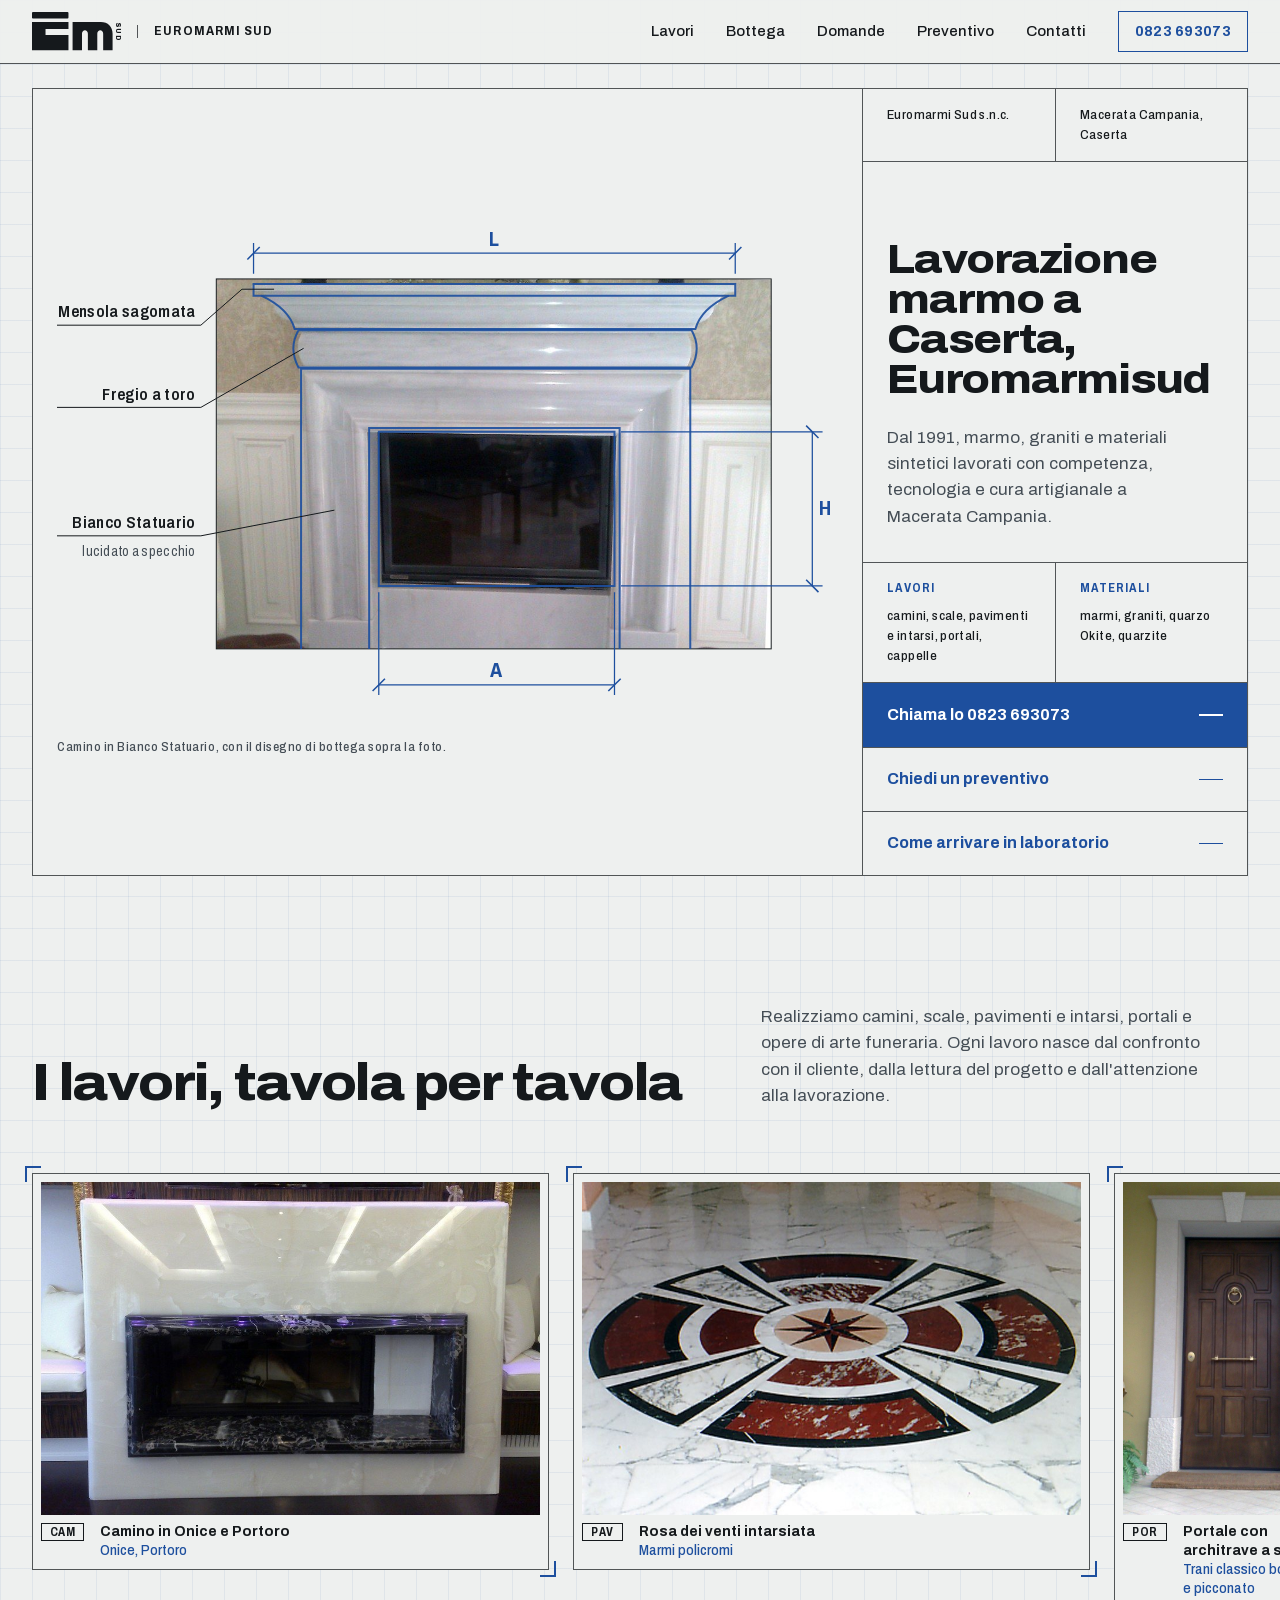
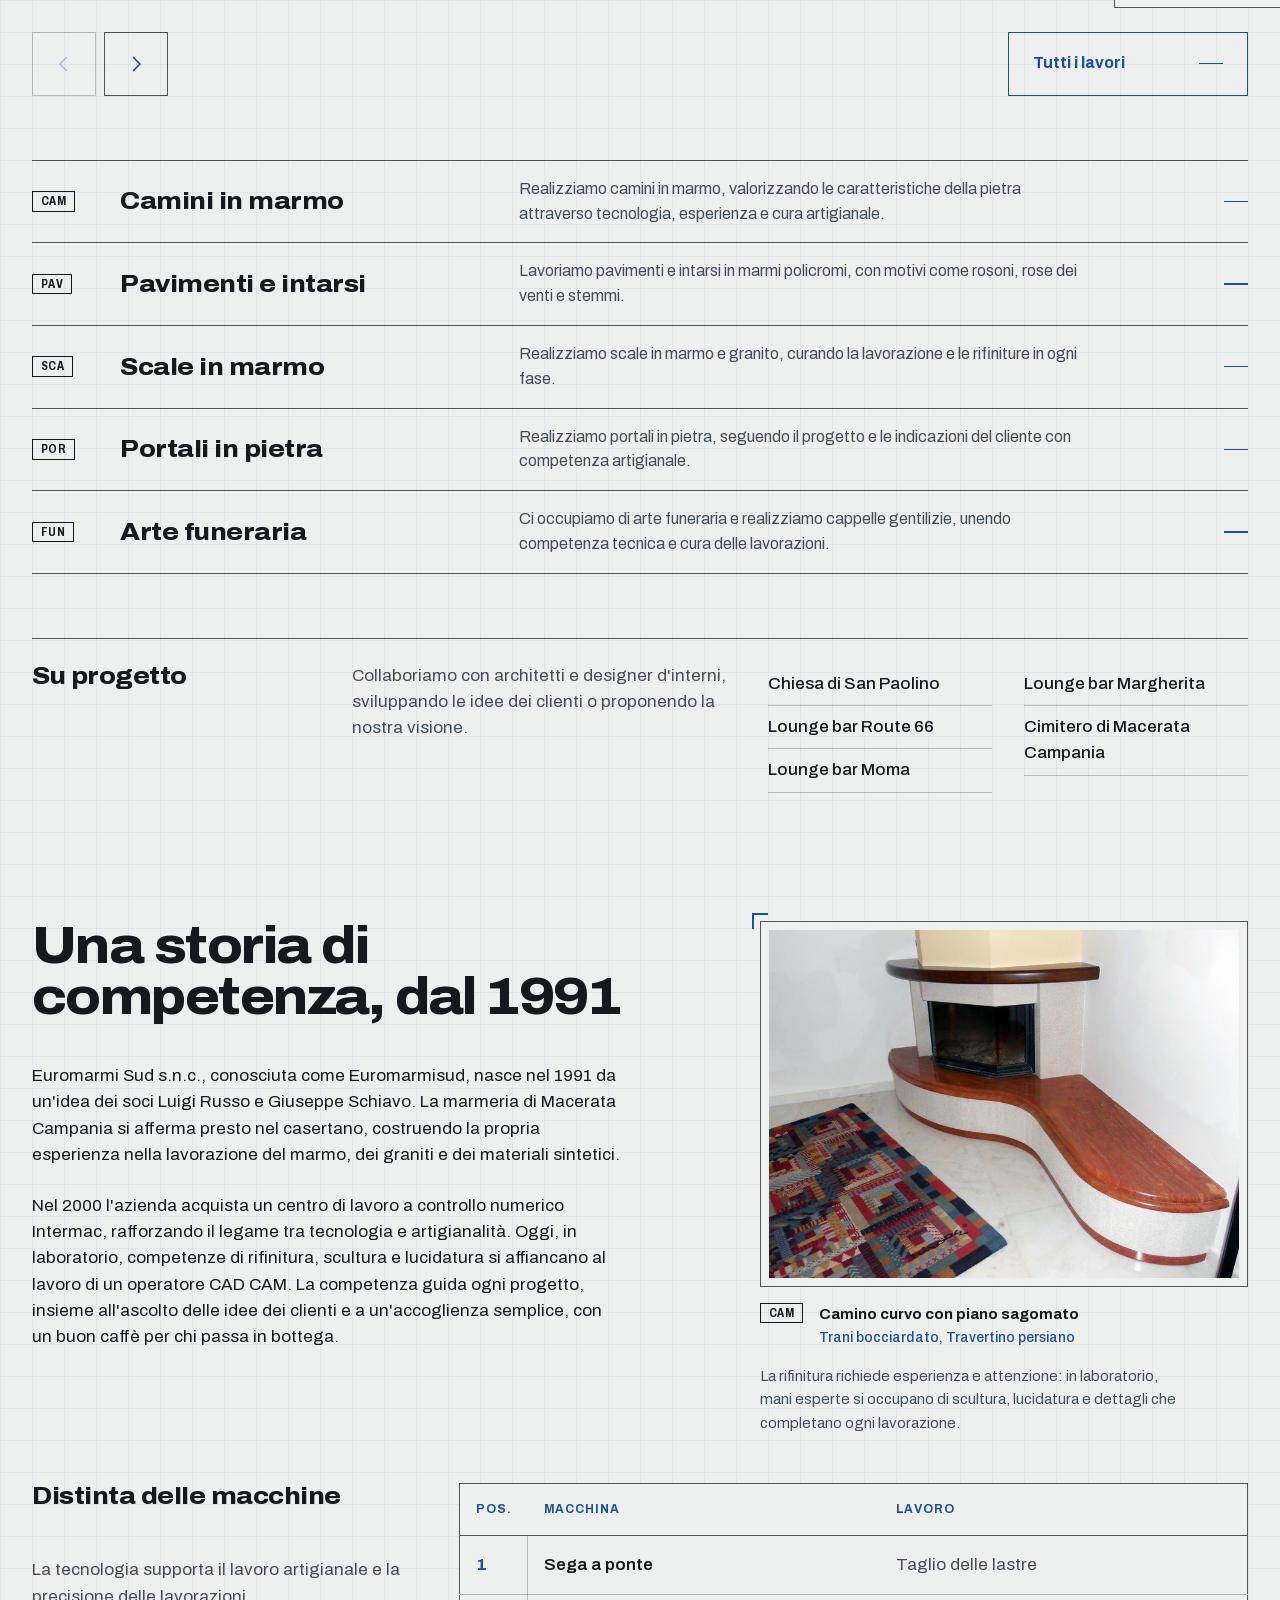
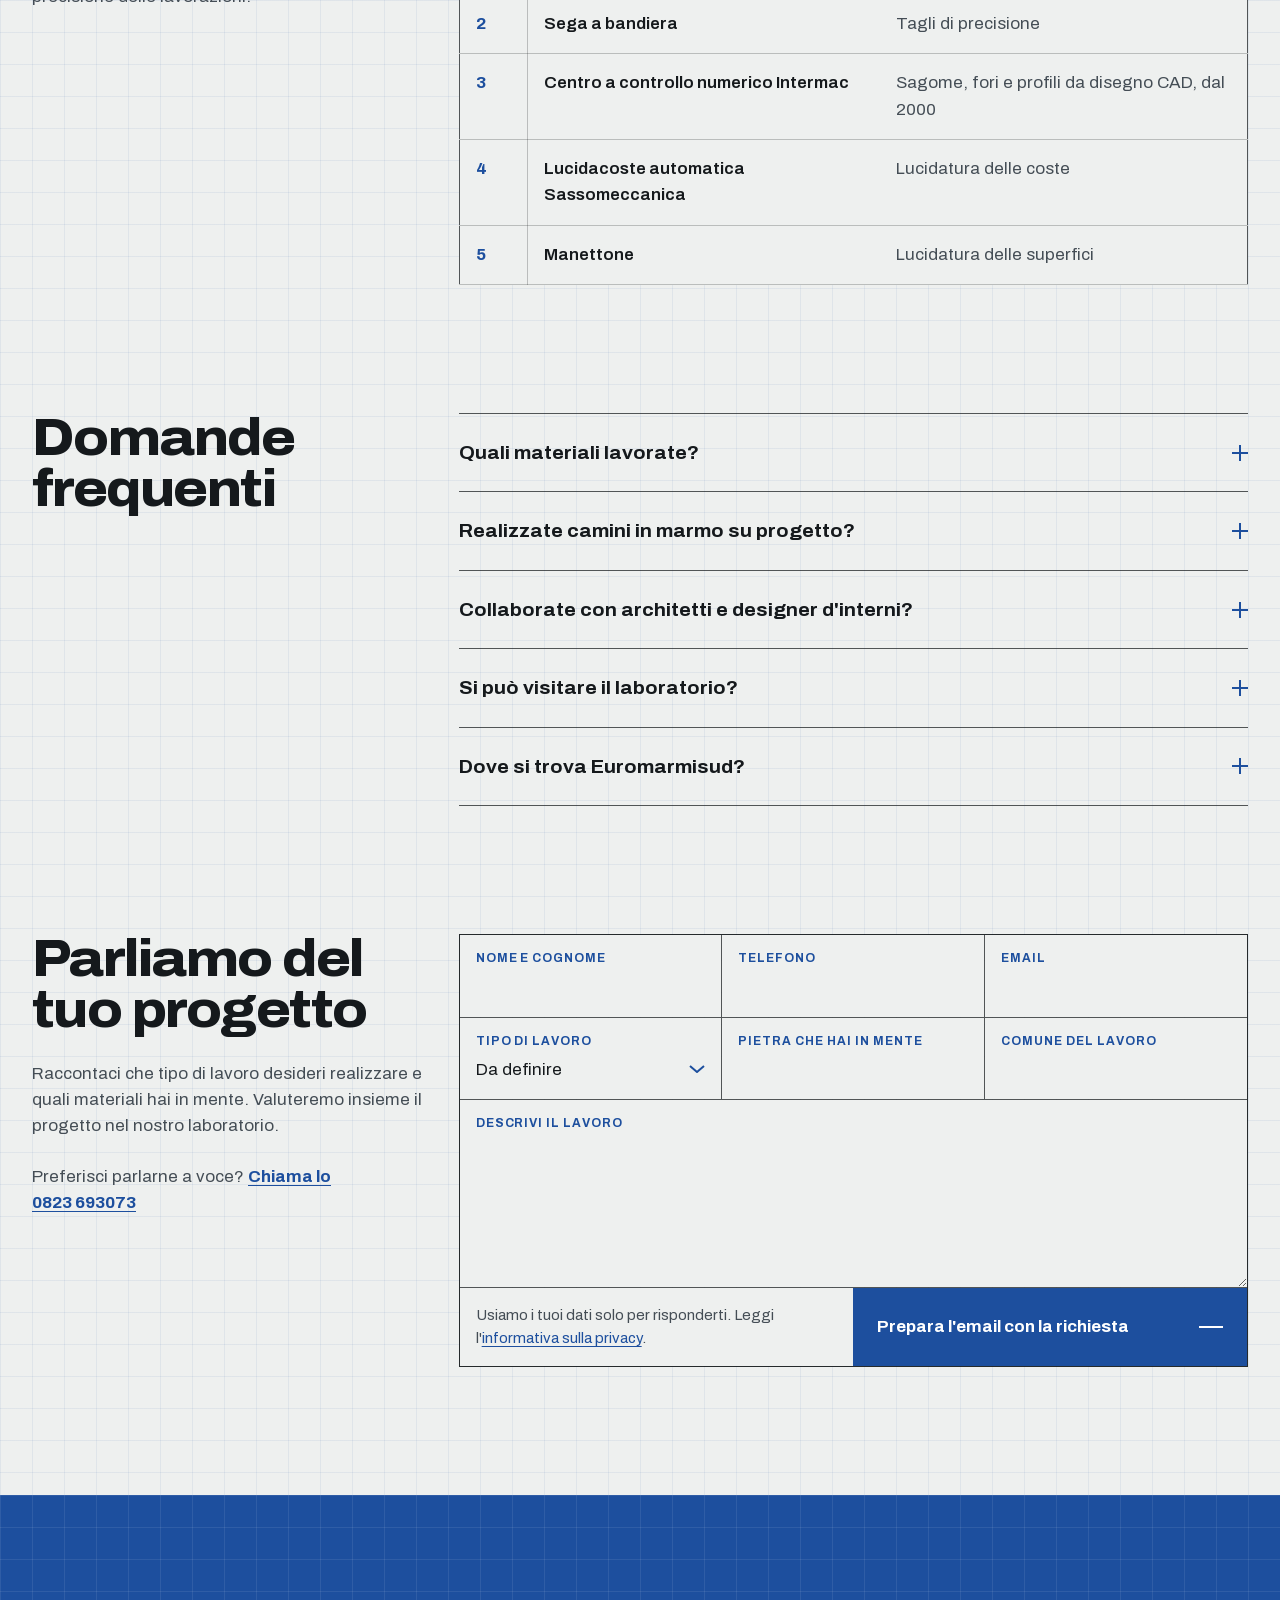
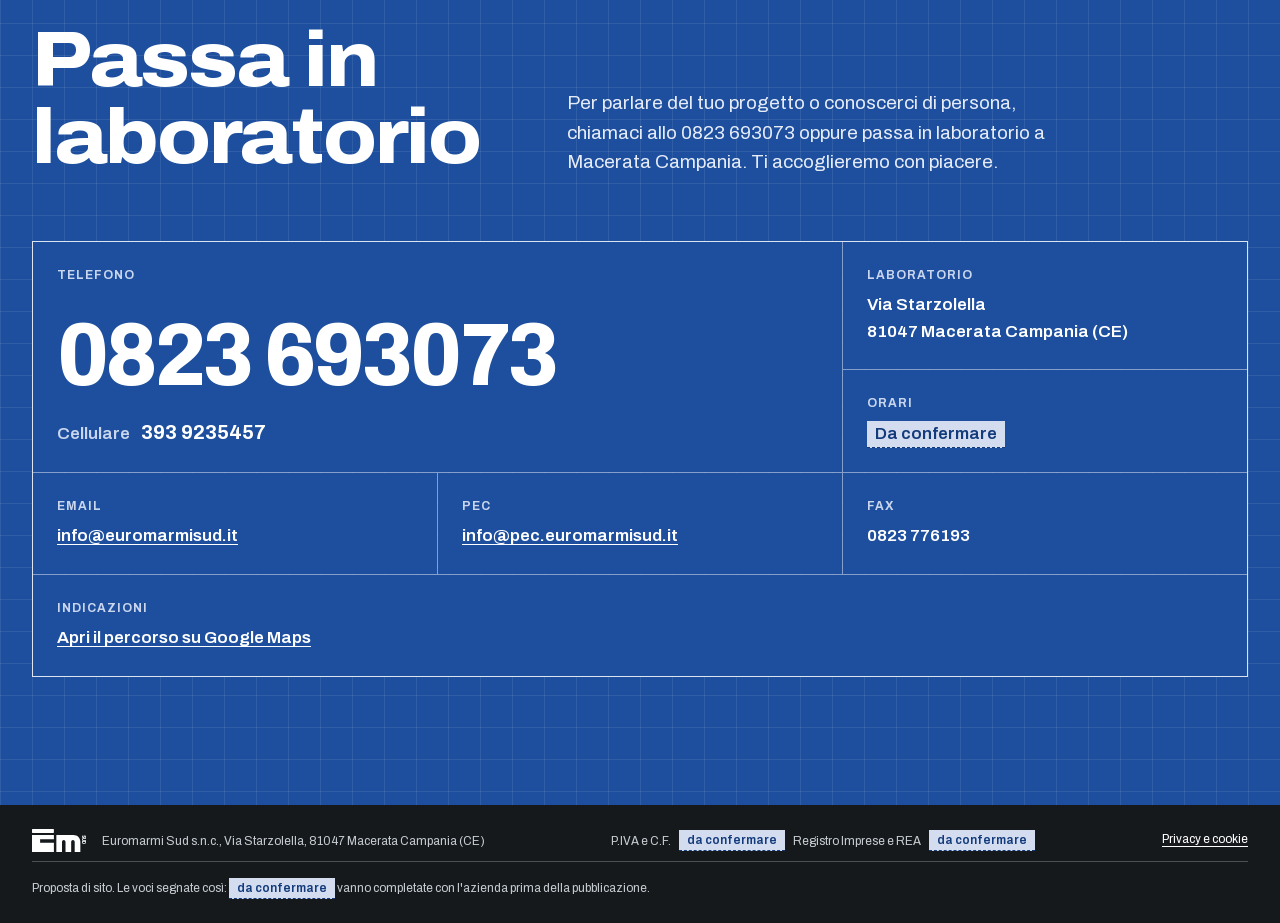
==== index.html @ 34d08ddf "Lavori: fila da scorrere in home e pagina Tutti i lavori" ====
<!doctype html>
<html lang="it">
<head>
<meta name="robots" content="noindex, nofollow, noarchive">
<meta charset="utf-8">
<meta name="viewport" content="width=device-width, initial-scale=1">
<title>Lavorazione marmo Caserta | Euromarmisud</title>
<meta name="description" content="Euromarmisud, marmeria a Macerata Campania dal 1991. Lavorazione di marmi, graniti e materiali sintetici per camini, scale, pavimenti e arte funeraria.">
<link rel="canonical" href="https://www.euromarmisud.it/">
<meta name="geo.region" content="IT-CE">
<meta name="geo.placename" content="Macerata Campania">
<meta name="geo.position" content="41.0634;14.2772">
<meta name="ICBM" content="41.0634, 14.2772">
<meta property="og:type" content="website">
<meta property="og:locale" content="it_IT">
<meta property="og:site_name" content="Euromarmisud">
<meta property="og:title" content="Lavorazione marmo Caserta | Euromarmisud">
<meta property="og:description" content="Marmeria a Macerata Campania dal 1991: camini, scale, pavimenti e intarsi, portali e cappelle in marmo, granito e quarzo.">
<meta property="og:url" content="https://www.euromarmisud.it/">
<meta property="og:image" content="https://www.euromarmisud.it/img/camino-bianco-statuario.jpg">
<meta property="og:image:width" content="864">
<meta property="og:image:height" content="576">
<meta name="theme-color" content="#eef0ef">
<link rel="icon" href="favicon.svg" type="image/svg+xml">
<link rel="preload" href="font/archivo-normal.woff2" as="font" type="font/woff2" crossorigin>
<link rel="stylesheet" href="stile.css">
<script>if (!window.matchMedia('(prefers-reduced-motion: reduce)').matches) document.documentElement.classList.add('anima');</script>
<script type="application/ld+json">
{
  "@context": "https://schema.org",
  "@graph": [
    {
      "@type": "HomeAndConstructionBusiness",
      "@id": "https://www.euromarmisud.it/#azienda",
      "name": "Euromarmisud",
      "legalName": "Euromarmi Sud s.n.c.",
      "description": "Marmeria a Macerata Campania (Caserta) dal 1991: lavorazione di marmi, graniti e materiali sintetici per camini, scale, pavimenti e intarsi, portali e arte funeraria.",
      "url": "https://www.euromarmisud.it/",
      "image": "https://www.euromarmisud.it/img/camino-bianco-statuario.jpg",
      "telephone": "+39 0823 693073",
      "logo": "https://www.euromarmisud.it/img/logo-euromarmisud.svg",
      "faxNumber": "+39 0823 776193",
      "email": "info@euromarmisud.it",
      "foundingDate": "1991",
      "founder": [
        {"@type": "Person", "name": "Luigi Russo"},
        {"@type": "Person", "name": "Giuseppe Schiavo"}
      ],
      "address": {
        "@type": "PostalAddress",
        "streetAddress": "Via Starzolella",
        "postalCode": "81047",
        "addressLocality": "Macerata Campania",
        "addressRegion": "CE",
        "addressCountry": "IT"
      },
      "geo": {"@type": "GeoCoordinates", "latitude": 41.0634, "longitude": 14.2772},
      "areaServed": [{"@type": "AdministrativeArea", "name": "Provincia di Caserta"}, {"@type": "AdministrativeArea", "name": "Campania"}],
      "knowsAbout": ["marmo", "granito", "quarzo Okite", "quarzite", "intarsi in marmi policromi", "camini in marmo", "scale in marmo", "arte funeraria"],
      "hasOfferCatalog": {
        "@type": "OfferCatalog",
        "name": "Lavorazioni",
        "itemListElement": [
          {"@type": "Offer", "itemOffered": {"@type": "Service", "name": "Camini in marmo su misura", "url": "https://www.euromarmisud.it/camini-in-marmo.html"}},
          {"@type": "Offer", "itemOffered": {"@type": "Service", "name": "Pavimenti e intarsi in marmi policromi", "url": "https://www.euromarmisud.it/pavimenti-e-intarsi.html"}},
          {"@type": "Offer", "itemOffered": {"@type": "Service", "name": "Scale in marmo e granito", "url": "https://www.euromarmisud.it/scale-in-marmo.html"}},
          {"@type": "Offer", "itemOffered": {"@type": "Service", "name": "Portali in pietra", "url": "https://www.euromarmisud.it/portali-in-pietra.html"}},
          {"@type": "Offer", "itemOffered": {"@type": "Service", "name": "Cappelle gentilizie e arte funeraria", "url": "https://www.euromarmisud.it/arte-funeraria.html"}}
        ]
      }
    },
    {
      "@type": "FAQPage",
      "mainEntity": [
        {"@type": "Question", "name": "Quali materiali lavorate?", "acceptedAnswer": {"@type": "Answer", "text": "Lavoriamo marmi, graniti e materiali sintetici, tra cui il quarzo Okite e la quarzite."}},
        {"@type": "Question", "name": "Realizzate camini in marmo su progetto?", "acceptedAnswer": {"@type": "Answer", "text": "Sì, lavoriamo su progetto e sviluppiamo le idee dei clienti, mettendo a disposizione la nostra esperienza e, quando serve, la nostra visione."}},
        {"@type": "Question", "name": "Collaborate con architetti e designer d'interni?", "acceptedAnswer": {"@type": "Answer", "text": "Sì, collaboriamo con architetti e designer d'interni per sviluppare e realizzare i loro progetti."}},
        {"@type": "Question", "name": "Si può visitare il laboratorio?", "acceptedAnswer": {"@type": "Answer", "text": "Sì, puoi passare in laboratorio a Macerata Campania. Ti accoglieremo volentieri, anche per un buon caffè."}},
        {"@type": "Question", "name": "Dove si trova Euromarmisud?", "acceptedAnswer": {"@type": "Answer", "text": "Siamo in Via Starzolella, 81047 Macerata Campania, in provincia di Caserta. Puoi contattarci al numero 0823 693073 o scrivere a info@euromarmisud.it."}}
      ]
    }
  ]
}
</script>
</head>
<body>
<a class="salta" href="#inizio">Vai al contenuto</a>

<header class="testata">
  <a class="marchio" href="index.html" aria-label="Euromarmisud, torna all'inizio"><svg class="logo" xmlns="http://www.w3.org/2000/svg" viewBox="0 0 304 136" aria-hidden="true" focusable="false">
  <g fill="currentColor" fill-rule="evenodd">
    <rect x="0" y="0" width="124" height="22" rx="3"/>
    <path d="M0 34 H124 V58 H46 V78 H124 V130 H0 Z"/>
    <path d="M138 130 V34 H234 C258 34 274 50 274 74 V130 Z M170 130 V74 C170 66 175 62 180 62 C185 62 190 66 190 74 V130 Z M222 130 V74 C222 66 227 62 232 62 C237 62 242 66 242 74 V130 Z"/>
    <text x="284" y="34" transform="rotate(90 284 34)" font-family="Archivo, Arial, sans-serif" font-weight="800" font-size="26" letter-spacing="1">SUD</text>
  </g>
</svg><span>Euromarmi Sud</span></a>
  <a class="testata-tel" href="tel:+390823693073">0823 693073</a>
  <button class="menu-bottone" type="button" aria-expanded="false" aria-controls="menu"><span>Menu</span></button>
  <nav id="menu" aria-label="Sezioni">
    <ul>
      <li><a href="index.html#lavori">Lavori</a></li>
      <li><a href="index.html#bottega">Bottega</a></li>
      <li><a href="index.html#domande">Domande</a></li>
      <li><a href="index.html#preventivo">Preventivo</a></li>
      <li><a href="index.html#contatti">Contatti</a></li>
    </ul>
  </nav>
</header>

<main id="inizio">

  <section class="apertura" aria-labelledby="titolo">
    <figure class="tavola-grande">
      <svg class="disegno" viewBox="-248 -112 1216 800" role="img" aria-labelledby="disegno-titolo">
        <title id="disegno-titolo">Camino in Bianco Statuario lavorato da Euromarmisud a Macerata Campania, con il disegno di bottega e le quote sovrapposti alla foto</title>
        <defs>
          <marker id="freccia" viewBox="0 0 10 10" refX="5" refY="5" markerUnits="userSpaceOnUse" markerWidth="24" markerHeight="24" orient="auto-start-reverse">
            <path d="M1 9 L9 1" class="tick"/>
          </marker>
        </defs>
        <image href="img/camino-bianco-statuario.jpg" x="0" y="0" width="864" height="576" preserveAspectRatio="xMidYMid slice"/>
        <rect class="cornice-foto" x="0" y="0" width="864" height="576"/>

        <g class="traccia">
          <path pathLength="1" d="M58 8 H808 V26 H58 Z"/>
          <path pathLength="1" d="M70 26 C100 40 116 56 122 78 H746 C752 56 768 40 798 26"/>
          <path pathLength="1" d="M128 80 H740 Q756 108 740 138 H128 Q112 108 128 80 Z"/>
          <path pathLength="1" d="M132 576 V140 H738 V576"/>
          <path pathLength="1" d="M238 576 V232 H628 V576"/>
          <path pathLength="1" d="M253 238 H620 V478 H253 Z"/>
        </g>

        <g class="quote">
          <path pathLength="1" d="M58 -8 V-56 M808 -8 V-56"/>
          <path pathLength="1" d="M58 -40 H808" marker-start="url(#freccia)" marker-end="url(#freccia)"/>
          <text x="433" y="-52" text-anchor="middle">L</text>

          <path pathLength="1" d="M253 488 V648 M620 488 V648"/>
          <path pathLength="1" d="M253 632 H620" marker-start="url(#freccia)" marker-end="url(#freccia)"/>
          <text x="436" y="620" text-anchor="middle">A</text>

          <path pathLength="1" d="M630 238 H944 M630 478 H944"/>
          <path pathLength="1" d="M928 238 V478" marker-start="url(#freccia)" marker-end="url(#freccia)"/>
          <text x="948" y="368" text-anchor="middle">H</text>
        </g>

        <g class="richiami">
          <path pathLength="1" d="M90 16 L40 16 L-24 72 H-248"/>
          <text x="-32" y="60" text-anchor="end">Mensola sagomata</text>
          <path pathLength="1" d="M136 108 L-24 200 H-248"/>
          <text x="-32" y="188" text-anchor="end">Fregio a toro</text>
          <path pathLength="1" d="M184 360 L-24 400 H-248"/>
          <text x="-32" y="388" text-anchor="end">Bianco Statuario</text>
          <text x="-32" y="432" text-anchor="end" class="piccolo">lucidato a specchio</text>
        </g>
        <g class="numeri">
          <circle cx="90" cy="16" r="22"/><text x="90" y="26" text-anchor="middle">1</text>
          <circle cx="136" cy="108" r="22"/><text x="136" y="118" text-anchor="middle">2</text>
          <circle cx="184" cy="360" r="22"/><text x="184" y="370" text-anchor="middle">3</text>
        </g>
      </svg>
      <ol class="richiami-lista"><li>Mensola sagomata</li><li>Fregio a toro</li><li>Bianco Statuario lucidato a specchio</li></ol>
      <figcaption>Camino in Bianco Statuario, con il disegno di bottega sopra la foto.</figcaption>
    </figure>

    <div class="cartiglio">
      <div class="cartiglio-riga duo">
        <span>Euromarmi Sud s.n.c.</span>
        <span>Macerata Campania, Caserta</span>
      </div>
      <div class="cartiglio-titolo">
        <h1 id="titolo">Lavorazione marmo a Caserta, Euromarmisud</h1>
        <p>Dal 1991, marmo, graniti e materiali sintetici lavorati con competenza, tecnologia e cura artigianale a Macerata Campania.</p>
      </div>
      <div class="cartiglio-riga duo cartiglio-dati">
        <span><b>Lavori</b>camini, scale, pavimenti e intarsi, portali, cappelle</span>
        <span><b>Materiali</b>marmi, graniti, quarzo Okite, quarzite</span>
      </div>
      <div class="cartiglio-azioni">
        <a class="bottone pieno" href="tel:+390823693073">Chiama lo 0823 693073</a>
        <a class="bottone" href="#preventivo">Chiedi un preventivo</a>
        <a class="bottone" href="https://www.google.com/maps/search/?api=1&amp;query=Euromarmi%20Sud%20Via%20Starzolella%20Macerata%20Campania" rel="noopener">Come arrivare in laboratorio</a>
      </div>
    </div>
  </section>

  <section class="lavori" id="lavori" aria-labelledby="lavori-titolo">
    <div class="lavori-testa">
      <h2 id="lavori-titolo">I lavori, tavola per tavola</h2>
      <p>Realizziamo camini, scale, pavimenti e intarsi, portali e opere di arte funeraria. Ogni lavoro nasce dal confronto con il cliente, dalla lettura del progetto e dall'attenzione alla lavorazione.</p>
    </div>

    <div class="nastro">
      <ol class="nastro-lista" aria-label="Alcuni lavori, scorri per vederne altri" tabindex="0">
      <li class="tav" data-pietre="onice portoro">
        <a href="camini-in-marmo.html">
          <figure>
            <img src="img/camino-onice-portoro.jpg" alt="Camino in Onice e Portoro in Onice, Portoro, lavoro di Euromarmisud in provincia di Caserta" width="864" height="576" loading="lazy">
            <figcaption><span class="tav-n">CAM</span><span class="tav-t">Camino in Onice e Portoro</span><span class="tav-m">Onice, Portoro</span></figcaption>
          </figure>
        </a>
      </li>
      <li class="tav" data-pietre="intarsio policromo">
        <a href="pavimenti-e-intarsi.html">
          <figure>
            <img src="img/intarsio-rosa-dei-venti.jpg" alt="Rosa dei venti intarsiata in Marmi policromi, lavoro di Euromarmisud in provincia di Caserta" width="850" height="567" loading="lazy">
            <figcaption><span class="tav-n">PAV</span><span class="tav-t">Rosa dei venti intarsiata</span><span class="tav-m">Marmi policromi</span></figcaption>
          </figure>
        </a>
      </li>
      <li class="tav alta" data-pietre="trani">
        <a href="portali-in-pietra.html">
          <figure>
            <img src="img/portale-trani.jpg" alt="Portale con architrave a sbalzo in Trani classico bocciardato e picconato, lavoro di Euromarmisud in provincia di Caserta" width="576" height="864" loading="lazy">
            <figcaption><span class="tav-n">POR</span><span class="tav-t">Portale con architrave a sbalzo</span><span class="tav-m">Trani classico bocciardato e picconato</span></figcaption>
          </figure>
        </a>
      </li>
      <li class="tav" data-pietre="calacatta">
        <a href="scale-in-marmo.html">
          <figure>
            <img src="img/scala-calacatta.jpg" alt="Scala con bordatura a cornice in Calacatta macchia oro, lavoro di Euromarmisud in provincia di Caserta" width="864" height="576" loading="lazy">
            <figcaption><span class="tav-n">SCA</span><span class="tav-t">Scala con bordatura a cornice</span><span class="tav-m">Calacatta macchia oro</span></figcaption>
          </figure>
        </a>
      </li>
      <li class="tav" data-pietre="travertino">
        <a href="camini-in-marmo.html">
          <figure>
            <img src="img/camino-travertino-romano.jpg" alt="Camino a massello in Travertino romano, lavoro di Euromarmisud in provincia di Caserta" width="864" height="576" loading="lazy">
            <figcaption><span class="tav-n">CAM</span><span class="tav-t">Camino a massello</span><span class="tav-m">Travertino romano</span></figcaption>
          </figure>
        </a>
      </li>
      <li class="tav alta" data-pietre="travertino">
        <a href="arte-funeraria.html">
          <figure>
            <img src="img/cappella-travertino-romano.jpg" alt="Cappella gentilizia in Travertino romano, lavoro di Euromarmisud in provincia di Caserta" width="576" height="864" loading="lazy">
            <figcaption><span class="tav-n">FUN</span><span class="tav-t">Cappella gentilizia</span><span class="tav-m">Travertino romano</span></figcaption>
          </figure>
        </a>
      </li>
      <li class="tav" data-pietre="bianco sivec giallo reale verde guatemala rosso verona">
        <a href="pavimenti-e-intarsi.html">
          <figure>
            <img src="img/intarsio-rosone.jpg" alt="Rosone intarsiato in Bianco Sivec, Giallo reale, Verde Guatemala, Rosso Verona, lavoro di Euromarmisud in provincia di Caserta" width="850" height="567" loading="lazy">
            <figcaption><span class="tav-n">PAV</span><span class="tav-t">Rosone intarsiato</span><span class="tav-m">Bianco Sivec, Giallo reale, Verde Guatemala, Rosso Verona</span></figcaption>
          </figure>
        </a>
      </li>
      <li class="tav" data-pietre="daino reale">
        <a href="pavimenti-e-intarsi.html">
          <figure>
            <img src="img/pavimento-daino-reale.jpg" alt="Pavimento a macchia aperta in Daino reale, lavoro di Euromarmisud in provincia di Caserta" width="850" height="567" loading="lazy">
            <figcaption><span class="tav-n">PAV</span><span class="tav-t">Pavimento a macchia aperta</span><span class="tav-m">Daino reale</span></figcaption>
          </figure>
        </a>
      </li>
      <li class="tav" data-pietre="bianco statuario">
        <a href="camini-in-marmo.html">
          <figure>
            <img src="img/camino-bianco-statuario-dettaglio.jpg" alt="Camino, dettaglio della cornice in Bianco Statuario, lavoro di Euromarmisud in provincia di Caserta" width="864" height="576" loading="lazy">
            <figcaption><span class="tav-n">CAM</span><span class="tav-t">Camino, dettaglio della cornice</span><span class="tav-m">Bianco Statuario</span></figcaption>
          </figure>
        </a>
      </li>
      <li class="nastro-fine">
        <a href="lavori.html"><span class="nastro-fine-titolo">Tutti i lavori</span><span class="nastro-fine-testo">Camini, scale, pavimenti, portali e cappelle, con i filtri per pietra.</span><span class="nastro-fine-freccia" aria-hidden="true"></span></a>
      </li>
      </ol>
      <div class="nastro-comandi">
        <button type="button" class="nastro-freccia" data-verso="-1" aria-label="Lavori precedenti"><svg viewBox="0 0 24 24" aria-hidden="true"><path d="M15 5l-7 7 7 7"/></svg></button>
        <button type="button" class="nastro-freccia" data-verso="1" aria-label="Lavori successivi"><svg viewBox="0 0 24 24" aria-hidden="true"><path d="M9 5l7 7-7 7"/></svg></button>
        <a class="bottone nastro-tutti" href="lavori.html">Tutti i lavori</a>
      </div>
    </div>

    <ul class="indice-tavole">
      <li><a href="camini-in-marmo.html"><span class="tav-n">CAM</span><span class="indice-nome">Camini in marmo</span><span class="indice-frase">Realizziamo camini in marmo, valorizzando le caratteristiche della pietra attraverso tecnologia, esperienza e cura artigianale.</span></a></li>
      <li><a href="pavimenti-e-intarsi.html"><span class="tav-n">PAV</span><span class="indice-nome">Pavimenti e intarsi</span><span class="indice-frase">Lavoriamo pavimenti e intarsi in marmi policromi, con motivi come rosoni, rose dei venti e stemmi.</span></a></li>
      <li><a href="scale-in-marmo.html"><span class="tav-n">SCA</span><span class="indice-nome">Scale in marmo</span><span class="indice-frase">Realizziamo scale in marmo e granito, curando la lavorazione e le rifiniture in ogni fase.</span></a></li>
      <li><a href="portali-in-pietra.html"><span class="tav-n">POR</span><span class="indice-nome">Portali in pietra</span><span class="indice-frase">Realizziamo portali in pietra, seguendo il progetto e le indicazioni del cliente con competenza artigianale.</span></a></li>
      <li><a href="arte-funeraria.html"><span class="tav-n">FUN</span><span class="indice-nome">Arte funeraria</span><span class="indice-frase">Ci occupiamo di arte funeraria e realizziamo cappelle gentilizie, unendo competenza tecnica e cura delle lavorazioni.</span></a></li>
    </ul>

    <div class="progetti">
      <h3>Su progetto</h3>
      <p>Collaboriamo con architetti e designer d'interni, sviluppando le idee dei clienti o proponendo la nostra visione.</p>
      <ul>
        <li>Chiesa di San Paolino</li>
        <li>Lounge bar Route 66</li>
        <li>Lounge bar Moma</li>
        <li>Lounge bar Margherita</li>
        <li>Cimitero di Macerata Campania</li>
      </ul>
    </div>
  </section>

  <section class="bottega" id="bottega" aria-labelledby="bottega-titolo">
    <div class="bottega-storia">
      <h2 id="bottega-titolo">Una storia di competenza, dal 1991</h2>
      <p>Euromarmi Sud s.n.c., conosciuta come Euromarmisud, nasce nel 1991 da un'idea dei soci Luigi Russo e Giuseppe Schiavo. La marmeria di Macerata Campania si afferma presto nel casertano, costruendo la propria esperienza nella lavorazione del marmo, dei graniti e dei materiali sintetici.</p>
      <p>Nel 2000 l'azienda acquista un centro di lavoro a controllo numerico Intermac, rafforzando il legame tra tecnologia e artigianalità. Oggi, in laboratorio, competenze di rifinitura, scultura e lucidatura si affiancano al lavoro di un operatore CAD CAM. La competenza guida ogni progetto, insieme all'ascolto delle idee dei clienti e a un'accoglienza semplice, con un buon caffè per chi passa in bottega.</p>
    </div>

    <figure class="bottega-mano">
      <img src="img/camino-trani-travertino-persiano.jpg" alt="Camino curvo in Trani bocciardato con piano in Travertino persiano, rifinito a mano da Euromarmisud" width="864" height="576" loading="lazy">
      <figcaption><span class="tav-n">CAM</span><span class="tav-t">Camino curvo con piano sagomato</span><span class="tav-m">Trani bocciardato, Travertino persiano</span><span class="mano">La rifinitura richiede esperienza e attenzione: in laboratorio, mani esperte si occupano di scultura, lucidatura e dettagli che completano ogni lavorazione.</span></figcaption>
    </figure>

    <div class="distinta">
      <h3>Distinta delle macchine</h3>
      <p>La tecnologia supporta il lavoro artigianale e la precisione delle lavorazioni.</p>
      <table>
        <thead><tr><th scope="col">Pos.</th><th scope="col">Macchina</th><th scope="col">Lavoro</th></tr></thead>
        <tbody>
          <tr><td>1</td><td>Sega a ponte</td><td>Taglio delle lastre</td></tr>
          <tr><td>2</td><td>Sega a bandiera</td><td>Tagli di precisione</td></tr>
          <tr><td>3</td><td>Centro a controllo numerico Intermac</td><td>Sagome, fori e profili da disegno CAD, dal 2000</td></tr>
          <tr><td>4</td><td>Lucidacoste automatica Sassomeccanica</td><td>Lucidatura delle coste</td></tr>
          <tr><td>5</td><td>Manettone</td><td>Lucidatura delle superfici</td></tr>
        </tbody>
      </table>
    </div>
  </section>

  <section class="domande" id="domande" aria-labelledby="domande-titolo">
    <h2 id="domande-titolo">Domande frequenti</h2>
    <div class="note">
      <details>
        <summary>Quali materiali lavorate?</summary>
        <p>Lavoriamo marmi, graniti e materiali sintetici, tra cui il quarzo Okite e la quarzite.</p>
      </details>
      <details>
        <summary>Realizzate camini in marmo su progetto?</summary>
        <p>Sì, lavoriamo su progetto e sviluppiamo le idee dei clienti, mettendo a disposizione la nostra esperienza e, quando serve, la nostra visione.</p>
      </details>
      <details>
        <summary>Collaborate con architetti e designer d'interni?</summary>
        <p>Sì, collaboriamo con architetti e designer d'interni per sviluppare e realizzare i loro progetti.</p>
      </details>
      <details>
        <summary>Si può visitare il laboratorio?</summary>
        <p>Sì, puoi passare in laboratorio a Macerata Campania. Ti accoglieremo volentieri, anche per un buon caffè.</p>
      </details>
      <details>
        <summary>Dove si trova Euromarmisud?</summary>
        <p>Siamo in Via Starzolella, 81047 Macerata Campania, in provincia di Caserta. Puoi contattarci al numero 0823 693073 o scrivere a info@euromarmisud.it.</p>
      </details>
    </div>
  </section>

  <section class="preventivo" id="preventivo" aria-labelledby="preventivo-titolo">
    <div class="preventivo-testa">
      <h2 id="preventivo-titolo">Parliamo del tuo progetto</h2>
      <p>Raccontaci che tipo di lavoro desideri realizzare e quali materiali hai in mente. Valuteremo insieme il progetto nel nostro laboratorio.</p>
      <p class="preventivo-alt">Preferisci parlarne a voce? <a href="tel:+390823693073">Chiama lo 0823 693073</a></p>
    </div>
    <form class="modulo" id="modulo" novalidate>
      <div class="campo"><label for="m-nome">Nome e cognome</label><input id="m-nome" name="nome" type="text" autocomplete="name" required><p class="errore" id="e-nome" hidden>Scrivi il tuo nome, così sappiamo chi cercare.</p></div>
      <div class="campo"><label for="m-tel">Telefono</label><input id="m-tel" name="telefono" type="tel" autocomplete="tel" inputmode="tel"><p class="errore" id="e-tel" hidden>Lascia un telefono o una email per poterti rispondere.</p></div>
      <div class="campo"><label for="m-email">Email</label><input id="m-email" name="email" type="email" autocomplete="email" inputmode="email"><p class="errore" id="e-email" hidden>Questa email non sembra completa. Controlla la chiocciola e il dominio.</p></div>
      <div class="campo"><label for="m-lavoro">Tipo di lavoro</label>
        <select id="m-lavoro" name="lavoro"><option value="">Da definire</option><option value="camini">Camino</option><option value="pavimenti">Pavimento o intarsio</option><option value="scale">Scala</option><option value="portali">Portale</option><option value="funeraria">Arte funeraria</option><option value="altro">Altro lavoro</option></select></div>
      <div class="campo"><label for="m-pietra">Pietra che hai in mente</label><input id="m-pietra" name="pietra" type="text"></div>
      <div class="campo"><label for="m-comune">Comune del lavoro</label><input id="m-comune" name="comune" type="text" autocomplete="address-level2"></div>
      <div class="campo largo"><label for="m-testo">Descrivi il lavoro</label><textarea id="m-testo" name="testo" rows="5" required></textarea><p class="errore" id="e-testo" hidden>Scrivi due righe sul lavoro: cosa vorresti realizzare e, se le hai, le misure.</p></div>
      <div class="modulo-fine">
        <p>Usiamo i tuoi dati solo per risponderti. Leggi l'<a href="privacy-e-cookie.html">informativa sulla privacy</a>.</p>
        <button class="bottone pieno" type="submit">Prepara l'email con la richiesta</button>
      </div>
      <p class="modulo-esito" role="status" hidden>Si è aperta la tua posta con la richiesta già scritta: controllala e premi invio. Se non si apre nulla, scrivici a <a href="mailto:info@euromarmisud.it">info@euromarmisud.it</a> o chiama lo 0823 693073.</p>
    </form>
  </section>

  <section class="contatti" id="contatti" aria-labelledby="contatti-titolo">
    <h2 id="contatti-titolo">Passa in laboratorio</h2>
    <p class="contatti-invito">Per parlare del tuo progetto o conoscerci di persona, chiamaci allo 0823 693073 oppure passa in laboratorio a Macerata Campania. Ti accoglieremo con piacere.</p>
    <dl class="cartiglio-blu">
      <div class="cella telefono"><dt>Telefono</dt><dd><a href="tel:+390823693073">0823 693073</a><span class="cellulare">Cellulare <a href="tel:+393939235457">393 9235457</a></span></dd></div>
      <div class="cella"><dt>Laboratorio</dt><dd><address>Via Starzolella<br>81047 Macerata Campania (CE)</address></dd></div>
      <div class="cella"><dt>Orari</dt><dd><span class="da-confermare">Da confermare</span></dd></div>
      <div class="cella"><dt>Email</dt><dd><a href="mailto:info@euromarmisud.it">info@euromarmisud.it</a></dd></div>
      <div class="cella"><dt>PEC</dt><dd><a href="mailto:info@pec.euromarmisud.it">info@pec.euromarmisud.it</a></dd></div>
      <div class="cella"><dt>Fax</dt><dd>0823 776193</dd></div>
      <div class="cella strada larga"><dt>Indicazioni</dt><dd><a href="https://www.google.com/maps/search/?api=1&amp;query=Euromarmi%20Sud%20Via%20Starzolella%20Macerata%20Campania" rel="noopener">Apri il percorso su Google Maps</a></dd></div>
    </dl>
  </section>
</main>

<footer class="piede">
  <span class="piede-marchio"><svg class="logo" xmlns="http://www.w3.org/2000/svg" viewBox="0 0 304 136" aria-hidden="true" focusable="false">
  <g fill="currentColor" fill-rule="evenodd">
    <rect x="0" y="0" width="124" height="22" rx="3"/>
    <path d="M0 34 H124 V58 H46 V78 H124 V130 H0 Z"/>
    <path d="M138 130 V34 H234 C258 34 274 50 274 74 V130 Z M170 130 V74 C170 66 175 62 180 62 C185 62 190 66 190 74 V130 Z M222 130 V74 C222 66 227 62 232 62 C237 62 242 66 242 74 V130 Z"/>
    <text x="284" y="34" transform="rotate(90 284 34)" font-family="Archivo, Arial, sans-serif" font-weight="800" font-size="26" letter-spacing="1">SUD</text>
  </g>
</svg>Euromarmi Sud s.n.c., Via Starzolella, 81047 Macerata Campania (CE)</span>
  <span class="piede-legale">P.IVA e C.F. <span class="da-confermare">da confermare</span> Registro Imprese e REA <span class="da-confermare">da confermare</span></span>
  <a href="privacy-e-cookie.html">Privacy e cookie</a>
  <p class="piede-nota">Proposta di sito. Le voci segnate così: <span class="da-confermare">da confermare</span> vanno completate con l'azienda prima della pubblicazione.</p>
</footer>

<script src="tavole.js" defer></script>
</body>
</html>
---- stile.css ----
@font-face {
  font-family: "Archivo";
  src: url("font/archivo-normal.woff2") format("woff2");
  font-weight: 100 900;
  font-stretch: 62% 125%;
  font-style: normal;
  font-display: swap;
}
@font-face {
  font-family: "Archivo";
  src: url("font/archivo-italic.woff2") format("woff2");
  font-weight: 100 900;
  font-stretch: 62% 125%;
  font-style: italic;
  font-display: swap;
}

:root {
  --carrara: #eef0ef;
  --carrara-2: #e1e5e4;
  --inchiostro: #15191c;
  --inchiostro-2: #444d55;
  --azul: #1d4f9e;
  --azul-scuro: #133b7c;
  --azul-velo: #d3ddef;
  --linea: rgba(21, 25, 28, 0.24);
  --linea-forte: rgba(21, 25, 28, 0.72);
  --griglia: rgba(29, 79, 158, 0.07);
  --margine: 32px;
  --ritmo: 128px;
  color-scheme: light;
}

*, *::before, *::after { box-sizing: border-box; }

html {
  scroll-behavior: smooth;
  scroll-padding-top: 80px;
  scrollbar-color: var(--inchiostro-2) var(--carrara-2);
  -webkit-text-size-adjust: 100%;
}

body {
  margin: 0;
  background-color: var(--carrara);
  background-image:
    linear-gradient(var(--griglia) 1px, transparent 1px),
    linear-gradient(90deg, var(--griglia) 1px, transparent 1px);
  background-size: 32px 32px;
  color: var(--inchiostro);
  font-family: "Archivo", system-ui, sans-serif;
  font-size: 1.0625rem;
  line-height: 1.55;
  font-stretch: 100%;
  caret-color: var(--azul);
  text-rendering: optimizeLegibility;
}

::selection { background: var(--azul); color: #fff; }

img { display: block; max-width: 100%; height: auto; }

a { color: inherit; text-underline-offset: 0.2em; text-decoration-thickness: 1px; }

:focus-visible { outline: 2px solid var(--azul); outline-offset: 4px; }

h1, h2, h3 { margin: 0; font-weight: 800; text-wrap: balance; }
p { margin: 0; text-wrap: pretty; }

.salta {
  position: absolute; left: 16px; top: -64px; z-index: 20;
  background: var(--azul); color: #fff; padding: 8px 16px; text-decoration: none;
}
.salta:focus { top: 16px; }

/* Testata */
.testata {
  position: sticky; top: 0; z-index: 10;
  display: flex; align-items: center; gap: 32px;
  height: 64px; padding: 0 var(--margine);
  background: rgba(238, 240, 239, 0.94);
  border-bottom: 1px solid var(--linea-forte);
}
.marchio {
  display: flex; align-items: center; gap: 16px; text-decoration: none; line-height: 1;
  font-size: 0.8125rem; font-weight: 700; font-stretch: 85%; letter-spacing: 0.08em; text-transform: uppercase;
}
.marchio .logo { height: 40px; width: auto; }
.marchio span { padding-left: 16px; border-left: 1px solid var(--linea-forte); }
.cella.telefono dd { display: flex; flex-direction: column; gap: 16px; }
.cellulare { font-weight: 600; color: #c9d6ee; }
.cellulare a { color: #fff; font-size: 1.25rem; font-weight: 700; text-decoration: none; margin-left: 8px; font-variant-numeric: tabular-nums; }
.piede-marchio { display: flex; align-items: center; gap: 16px; }
.piede-marchio .logo { height: 24px; width: auto; color: #fff; }
.testata nav { margin-left: auto; order: 1; }
.testata-tel { order: 2; }
.menu-bottone { display: none; }
.testata ul { display: flex; gap: 32px; margin: 0; padding: 0; list-style: none; }
.testata nav a, .testata-tel {
  font-size: 0.9375rem; font-weight: 500; text-decoration: none;
  padding: 8px 0; border-bottom: 1px solid transparent;
  transition: border-color 200ms ease-out, color 200ms ease-out;
}
.testata nav a:hover { border-color: var(--inchiostro); }
.testata-tel {
  font-weight: 700; font-stretch: 88%; color: var(--azul);
  font-variant-numeric: tabular-nums; letter-spacing: 0.02em;
  padding: 8px 16px; border: 1px solid var(--azul);
}
.testata-tel:hover { background: var(--azul); color: #fff; }

/* Apertura: tavola e cartiglio */
.apertura {
  display: grid;
  grid-template-columns: minmax(0, 1fr) clamp(360px, 30vw, 480px);
  margin: 24px var(--margine) 0;
  min-height: min(calc(100svh - 112px), 880px);
  border: 1px solid var(--linea-forte);
  background: var(--carrara);
}
.tavola-grande {
  margin: 0; padding: 24px;
  border-right: 1px solid var(--linea-forte);
  display: flex; flex-direction: column; justify-content: center; gap: 16px;
}
.disegno { width: 100%; height: auto; display: block; overflow: visible; }
.disegno .cornice-foto { fill: none; stroke: var(--inchiostro); stroke-width: 1.5; }
.disegno path { fill: none; vector-effect: non-scaling-stroke; }
.disegno .traccia path { stroke: var(--azul); stroke-width: 2; opacity: 0.9; }
.disegno .quote path { stroke: var(--azul); stroke-width: 1.25; }
.disegno .tick { stroke: var(--azul); stroke-width: 1.5; fill: none; }
.disegno .richiami path { stroke: var(--inchiostro); stroke-width: 1; }
.disegno text {
  font-family: "Archivo", sans-serif; font-size: 26px; font-weight: 600;
  font-stretch: 80%; fill: var(--inchiostro); letter-spacing: 0.02em;
}
.disegno .quote text { fill: var(--azul); font-size: 32px; font-weight: 700; font-variant-numeric: tabular-nums; }
.disegno .richiami .piccolo { font-size: 22px; font-weight: 400; fill: var(--inchiostro-2); }
.disegno .numeri, .richiami-lista { display: none; }
.disegno .numeri circle { fill: var(--azul); }
.disegno .numeri text { fill: #fff; font-size: 28px; font-weight: 800; }
.richiami-lista {
  margin: 0; padding: 0; list-style: none; counter-reset: richiamo;
  font-size: 0.875rem; font-weight: 600; font-stretch: 85%;
}
.richiami-lista li { counter-increment: richiamo; display: flex; align-items: center; gap: 8px; padding: 8px 0; border-top: 1px solid var(--linea); }
.richiami-lista li::before {
  content: counter(richiamo); display: grid; place-items: center; flex: none;
  width: 24px; height: 24px; border-radius: 50%; background: var(--azul); color: #fff; font-size: 0.75rem; font-weight: 800;
}
.tavola-grande figcaption {
  font-size: 0.8125rem; font-stretch: 80%; font-weight: 500;
  letter-spacing: 0.04em; color: var(--inchiostro-2);
}

.cartiglio { display: grid; grid-template-rows: auto 1fr auto auto; }
.cartiglio-riga {
  display: grid; border-bottom: 1px solid var(--linea-forte);
  font-size: 0.8125rem; font-stretch: 85%; font-weight: 500; letter-spacing: 0.03em;
}
.cartiglio-riga.duo { grid-template-columns: 1fr 1fr; }
.cartiglio-riga span { padding: 16px 24px; }
.cartiglio-riga span + span { border-left: 1px solid var(--linea-forte); }
.cartiglio-riga b {
  display: block; margin-bottom: 8px; font-weight: 700; text-transform: uppercase;
  letter-spacing: 0.08em; font-size: 0.75rem; color: var(--azul);
}
.cartiglio-titolo {
  display: flex; flex-direction: column; justify-content: flex-end; gap: 24px;
  padding: 48px 24px 32px; border-bottom: 1px solid var(--linea-forte);
}
.cartiglio-titolo h1 {
  font-size: clamp(2.25rem, 3.2vw, 3.5rem); line-height: 0.98;
  font-stretch: 112%; letter-spacing: -0.03em;
}
.cartiglio-titolo p { font-size: 1.0625rem; color: var(--inchiostro-2); max-width: 40ch; }
.cartiglio-azioni { display: grid; }
.cartiglio-azioni .bottone + .bottone { border-top: 1px solid var(--linea-forte); }
.bottone {
  display: flex; align-items: center; justify-content: space-between; gap: 16px;
  min-height: 64px; padding: 16px 24px;
  font-weight: 700; font-stretch: 100%; text-decoration: none; font-size: 1rem;
  transition: background-color 200ms ease-out, color 200ms ease-out;
}
.bottone::after {
  content: ""; width: 24px; height: 1.5px; background: currentColor; flex: none;
  transform-origin: right center;
  transition: transform 240ms cubic-bezier(0.16, 1, 0.3, 1);
}
.bottone:hover::after { transform: scaleX(1.667); }
.bottone.pieno { background: var(--azul); color: #fff; }
.bottone.pieno:hover { background: var(--azul-scuro); }
.bottone:not(.pieno) { color: var(--azul); border-top: 1px solid var(--linea-forte); }
.bottone:not(.pieno):hover { background: var(--azul-velo); }

/* Animazione del disegno */
.anima .disegno .traccia path,
.anima .disegno .quote path,
.anima .disegno .richiami path {
  stroke-dasharray: 1; stroke-dashoffset: 1;
  animation: traccia 1400ms cubic-bezier(0.16, 1, 0.3, 1) forwards;
}
.anima .disegno .traccia path:nth-child(2) { animation-delay: 120ms; }
.anima .disegno .traccia path:nth-child(3) { animation-delay: 240ms; }
.anima .disegno .traccia path:nth-child(4) { animation-delay: 360ms; }
.anima .disegno .traccia path:nth-child(5) { animation-delay: 480ms; }
.anima .disegno .traccia path:nth-child(6) { animation-delay: 600ms; }
.anima .disegno .quote path { animation-delay: 900ms; animation-duration: 900ms; }
.anima .disegno .richiami path { animation-delay: 1300ms; animation-duration: 900ms; }
.anima .disegno text, .anima .disegno marker path {
  opacity: 0; animation: compare 600ms ease-out forwards; animation-delay: 1500ms;
}
.anima .disegno .tick { opacity: 0; }
@keyframes traccia { to { stroke-dashoffset: 0; } }
@keyframes compare { to { opacity: 1; } }

/* Lavori */
.lavori { padding: var(--ritmo) var(--margine) 0; }
.lavori-testa {
  display: grid; grid-template-columns: minmax(0, 7fr) minmax(0, 5fr); gap: 48px;
  align-items: end; margin-bottom: 48px;
}
h2 {
  font-size: clamp(2rem, 4vw, 3.75rem); line-height: 1; font-stretch: 112%;
  letter-spacing: -0.03em;
}
.lavori-testa p { color: var(--inchiostro-2); max-width: 48ch; }

.filtri {
  border-top: 1px solid var(--linea-forte); border-bottom: 1px solid var(--linea-forte);
  margin-bottom: 32px;
}
.filtro-tipo { display: flex; flex-wrap: wrap; gap: 8px; padding: 16px 0; border-bottom: 1px solid var(--linea); }
.filtro-tipo button, .azzera {
  font: inherit; font-size: 0.9375rem; font-weight: 600; cursor: pointer;
  min-height: 48px; padding: 8px 16px; color: var(--inchiostro);
  background: transparent; border: 1px solid var(--linea-forte); border-radius: 0;
  transition: background-color 160ms ease-out, color 160ms ease-out;
}
.filtro-tipo button:hover { background: var(--azul-velo); }
.filtro-tipo button[aria-pressed="true"] { background: var(--azul); border-color: var(--azul); color: #fff; }

.legenda { display: grid; grid-template-columns: minmax(0, 3fr) minmax(0, 9fr); gap: 32px; padding: 24px 0; }
.legenda-testo { font-size: 0.9375rem; color: var(--inchiostro-2); }
.campioni {
  display: flex; flex-wrap: wrap; gap: 16px 8px; margin: 0; padding: 0; list-style: none;
}
.campioni button {
  display: flex; flex-direction: column; align-items: flex-start; gap: 8px; width: 96px;
  padding: 0; font: inherit; font-size: 0.75rem; font-weight: 600; font-stretch: 85%;
  line-height: 1.25; text-align: left; letter-spacing: 0.02em;
  color: var(--inchiostro); background: none; border: 0; cursor: pointer;
}
.campioni img {
  width: 96px; height: 64px; object-fit: cover;
  outline: 1px solid var(--linea-forte); outline-offset: 0;
  transition: outline-color 160ms ease-out, outline-offset 160ms ease-out, filter 200ms ease-out;
}
.campioni button:hover img { outline-offset: 4px; }
.campioni button[aria-pressed="true"] { color: var(--azul); }
.campioni button[aria-pressed="true"] img { outline: 2px solid var(--azul); outline-offset: 4px; }

.vuoto { display: flex; align-items: center; gap: 16px; padding: 32px 0; color: var(--inchiostro-2); }
.vuoto[hidden] { display: none; }

.tavole {
  display: grid; grid-template-columns: repeat(12, minmax(0, 1fr));
  grid-auto-rows: 320px; grid-auto-flow: dense; gap: 24px;
  margin: 0; padding: 0; list-style: none;
}
.tav { grid-column: span 4; min-height: 0; transition: opacity 320ms ease-out, filter 320ms ease-out; }
.tav.larga { grid-column: span 8; grid-row: span 2; }
.tav.alta { grid-row: span 2; }
.tav[hidden] { display: none; }
.tav.spenta { opacity: 0.2; filter: grayscale(1); }
.tav figure {
  position: relative; height: 100%; margin: 0; display: flex; flex-direction: column;
  background: var(--carrara); border: 1px solid var(--linea-forte); padding: 8px;
}
.tav figure::before, .tav figure::after, .bottega-mano::before {
  content: ""; position: absolute; width: 16px; height: 16px; pointer-events: none;
  border-color: var(--azul); border-style: solid; border-width: 0;
}
.tav figure::before { top: -8px; left: -8px; border-top-width: 2px; border-left-width: 2px; }
.tav figure::after { bottom: -8px; right: -8px; border-bottom-width: 2px; border-right-width: 2px; }
.tav img { flex: 1; min-height: 0; width: 100%; object-fit: cover; }
.tav figcaption {
  display: grid; grid-template-columns: auto 1fr; column-gap: 16px; row-gap: 0;
  padding: 8px 0 0; font-size: 0.875rem; line-height: 1.35;
}
.tav-n, .bottega-mano .tav-n {
  grid-row: span 2; align-self: start; padding: 0 8px;
  font-size: 0.75rem; font-weight: 700; font-stretch: 80%; letter-spacing: 0.04em;
  border: 1px solid var(--inchiostro); font-variant-numeric: tabular-nums;
}
.tav-t { font-weight: 700; }
.tav-m, .bottega-mano .tav-m { color: var(--azul); font-stretch: 90%; font-weight: 500; }

.progetti {
  display: grid; grid-template-columns: minmax(0, 3fr) minmax(0, 4fr) minmax(0, 5fr); gap: 32px;
  margin-top: 64px; padding-top: 24px; border-top: 1px solid var(--linea-forte);
}
.progetti h3 { font-size: 1.5rem; font-stretch: 112%; letter-spacing: -0.02em; line-height: 1.1; }
.progetti p { color: var(--inchiostro-2); }
.progetti ul { margin: 0; padding: 0; list-style: none; columns: 2; column-gap: 32px; }
.progetti li { padding: 8px 0; border-bottom: 1px solid var(--linea); break-inside: avoid; font-weight: 500; }

/* Bottega */
.bottega {
  display: grid; grid-template-columns: repeat(12, minmax(0, 1fr)); gap: 48px 32px;
  padding: var(--ritmo) var(--margine) 0;
}
.bottega-storia { grid-column: 1 / span 6; display: flex; flex-direction: column; gap: 24px; }
.bottega-storia h2 { margin-bottom: 16px; }
.bottega-storia p { max-width: 62ch; }
.bottega-mano { grid-column: 8 / span 5; margin: 0; align-self: end; position: relative; }
.bottega-mano::before { top: -8px; left: -8px; border-top-width: 2px; border-left-width: 2px; }
.bottega-mano figcaption { display: grid; grid-template-columns: auto 1fr; column-gap: 16px; }
.bottega-mano .mano { grid-column: 1 / -1; margin-top: 16px; }
.bottega-mano img { width: 100%; aspect-ratio: 4 / 3; object-fit: cover; border: 1px solid var(--linea-forte); padding: 8px; background: var(--carrara); }
.bottega-mano figcaption { margin-top: 16px; font-size: 0.9375rem; }
.bottega-mano .mano { color: var(--inchiostro-2); max-width: 48ch; }

.distinta { grid-column: 1 / -1; display: grid; grid-template-columns: minmax(0, 4fr) minmax(0, 8fr); gap: 32px; }
.distinta h3 { font-size: 1.5rem; font-stretch: 112%; letter-spacing: -0.02em; line-height: 1.1; margin-bottom: 16px; }
.distinta > p { color: var(--inchiostro-2); grid-column: 1; grid-row: 2; align-self: start; }
.distinta { grid-template-rows: auto auto 1fr; }
.distinta table { grid-column: 2; grid-row: 1 / span 3; width: 100%; border-collapse: collapse; border: 1px solid var(--linea-forte); background: var(--carrara); }
.distinta th, .distinta td { padding: 16px; text-align: left; border-bottom: 1px solid var(--linea); vertical-align: top; }
.distinta th {
  font-size: 0.75rem; font-weight: 700; text-transform: uppercase; letter-spacing: 0.08em;
  color: var(--azul); border-bottom-color: var(--linea-forte);
}
.distinta td:first-child { width: 64px; font-variant-numeric: tabular-nums; font-weight: 700; color: var(--azul); border-right: 1px solid var(--linea); }
.distinta td:nth-child(2) { font-weight: 600; }
.distinta td:last-child { color: var(--inchiostro-2); }

/* Domande */
.domande {
  display: grid; grid-template-columns: minmax(0, 4fr) minmax(0, 8fr); gap: 32px;
  padding: var(--ritmo) var(--margine);
}
.note { border-top: 1px solid var(--linea-forte); }
.note details { border-bottom: 1px solid var(--linea-forte); }
.note summary {
  display: flex; justify-content: space-between; align-items: center; gap: 24px;
  padding: 24px 0; cursor: pointer; list-style: none;
  font-size: 1.1875rem; font-weight: 700; font-stretch: 105%;
}
.note summary::-webkit-details-marker { display: none; }
.note summary::after {
  content: ""; flex: none; width: 16px; height: 16px;
  background:
    linear-gradient(var(--azul), var(--azul)) center / 16px 2px no-repeat,
    linear-gradient(var(--azul), var(--azul)) center / 2px 16px no-repeat;
  transition: transform 240ms cubic-bezier(0.16, 1, 0.3, 1);
}
.note details[open] summary::after { transform: rotate(45deg); }
.note summary:hover { color: var(--azul); }
.note details p { padding: 0 48px 24px 0; color: var(--inchiostro-2); max-width: 64ch; }

/* Contatti: il cartiglio blu */
.contatti {
  background-color: var(--azul);
  background-image:
    linear-gradient(rgba(255, 255, 255, 0.08) 1px, transparent 1px),
    linear-gradient(90deg, rgba(255, 255, 255, 0.08) 1px, transparent 1px);
  background-size: 32px 32px;
  color: #fff;
  padding: var(--ritmo) var(--margine);
  display: grid; grid-template-columns: minmax(0, 5fr) minmax(0, 7fr); gap: 32px 48px;
}
.contatti ::selection { background: #fff; color: var(--azul); }
.contatti :focus-visible { outline-color: #fff; }
.contatti h2 { font-size: clamp(2.5rem, 6vw, 5.5rem); }
.contatti-invito { align-self: end; font-size: 1.1875rem; max-width: 44ch; color: #e6ecf7; }
.cartiglio-blu {
  grid-column: 1 / -1; margin: 32px 0 0;
  display: grid; grid-template-columns: repeat(3, minmax(0, 1fr));
  gap: 1px; background: rgba(255, 255, 255, 0.45);
  border: 1px solid rgba(255, 255, 255, 0.72);
}
.cella { padding: 24px; background: var(--azul); }
.cella.telefono { grid-column: span 2; grid-row: span 2; display: flex; flex-direction: column; justify-content: space-between; }
.cella.telefono > dd > a {
  font-size: clamp(2.5rem, 7vw, 6rem); font-weight: 800; font-stretch: 90%;
  letter-spacing: -0.03em; line-height: 1; text-decoration: none; font-variant-numeric: tabular-nums;
}
.cella.telefono > dd > a:hover { text-decoration: underline; text-decoration-thickness: 2px; }
.cella dt {
  font-size: 0.75rem; font-weight: 700; text-transform: uppercase; letter-spacing: 0.08em;
  color: #c9d6ee; margin-bottom: 8px;
}
.cella dd { margin: 0; font-weight: 600; overflow-wrap: anywhere; }
.cella address { font-style: normal; }

.piede {
  display: flex; flex-wrap: wrap; justify-content: space-between; gap: 8px 32px;
  padding: 24px var(--margine); background: var(--inchiostro); color: #c5cbd0;
  font-size: 0.8125rem; font-stretch: 90%;
}

/* Schermi medi */
@media (max-width: 1100px) {
  .testata ul { gap: 24px; }
  .apertura { grid-template-columns: 1fr; }
  .cartiglio { order: -1; border-bottom: 1px solid var(--linea-forte); }
  .tavola-grande { border-right: 0; }
  .cartiglio-azioni { grid-template-columns: 1fr 1fr; }
  .bottone:not(.pieno) { border-top: 0; border-left: 1px solid var(--linea-forte); }
  .tavole { grid-template-columns: repeat(2, minmax(0, 1fr)); grid-auto-rows: 280px; }
  .tav, .tav.alta { grid-column: span 1; }
  .tav.larga { grid-column: span 2; }
  .legenda { grid-template-columns: 1fr; gap: 16px; }
  .bottega-storia { grid-column: 1 / -1; }
  .bottega-mano { grid-column: 1 / span 9; }
  .distinta { grid-template-columns: 1fr; }
  .distinta > p, .distinta table { grid-column: 1; grid-row: auto; }
  .progetti { grid-template-columns: 1fr 1fr; }
  .progetti ul { grid-column: 1 / -1; }
}

/* Telefono */
@media (max-width: 720px) {
  :root { --margine: 16px; --ritmo: 80px; }
  body { font-size: 1rem; }
  .testata { gap: 16px; height: 56px; }
  .testata-tel { order: 0; margin-left: auto; padding: 8px; min-height: 40px; display: flex; align-items: center; font-size: 0.875rem; }
  .menu-bottone {
    display: flex; align-items: center; order: 1; min-height: 40px; padding: 8px; cursor: pointer;
    font: inherit; font-size: 0.875rem; font-weight: 700; color: var(--inchiostro);
    background: none; border: 1px solid var(--linea-forte); border-radius: 0;
  }
  .testata nav {
    display: none; position: absolute; top: 56px; left: 0; right: 0; margin: 0; order: 2;
    background: var(--carrara); border-bottom: 1px solid var(--linea-forte);
  }
  .testata nav.aperto { display: block; }
  .testata ul { display: block; }
  .testata nav li + li { border-top: 1px solid var(--linea); }
  .testata nav a { display: flex; align-items: center; min-height: 56px; padding: 8px 16px; font-size: 1.0625rem; font-weight: 600; }
  .marchio { min-height: 48px; }
  .marchio .logo { height: 32px; }
  .marchio span { display: none; }
  .apertura { margin-top: 16px; }
  .cartiglio-riga span { padding: 8px 16px; }
  .cartiglio-titolo { padding: 32px 16px 24px; gap: 16px; }
  .cartiglio-azioni { grid-template-columns: 1fr; }
  .bottone { padding: 16px; }
  .bottone:not(.pieno) { border-left: 0; border-top: 1px solid var(--linea-forte); }
  .tavola-grande { padding: 16px 8px 16px 16px; }
  .lavori-testa { grid-template-columns: 1fr; gap: 16px; margin-bottom: 32px; }
  .campioni { flex-wrap: nowrap; overflow-x: auto; margin: 0 -16px; padding: 8px 16px; scrollbar-width: thin; }
  .campioni li { flex: none; }
  .campioni button, .campioni img { width: 80px; }
  .campioni img { height: 56px; }
  .tavole { grid-template-columns: 1fr; grid-auto-rows: auto; gap: 16px; }
  .tav, .tav.alta, .tav.larga { grid-column: auto; grid-row: auto; }
  .tav img { aspect-ratio: 3 / 2; flex: none; }
  .tav.alta img { aspect-ratio: 4 / 5; }
  .progetti { grid-template-columns: 1fr; gap: 16px; }
  .progetti ul { columns: 1; }
  .bottega { grid-template-columns: 1fr; gap: 40px; }
  .bottega-storia, .bottega-mano, .distinta { grid-column: 1; }
  .distinta th, .distinta td { padding: 8px; font-size: 0.9375rem; }
  .distinta td:first-child { width: 40px; }
  .domande { grid-template-columns: 1fr; gap: 16px; }
  .note summary { font-size: 1.0625rem; padding: 16px 0; }
  .note details p { padding-right: 0; }
  .contatti { grid-template-columns: 1fr; }
  .cartiglio-blu { grid-template-columns: 1fr; margin-top: 16px; }
  .cella { padding: 16px; }
  .disegno .richiami { display: none; }
  .disegno .numeri, .richiami-lista { display: block; }
  .apertura { display: flex; flex-direction: column; min-height: 0; }
  .cartiglio { order: -1; display: flex; flex-direction: column; border-bottom: 1px solid var(--linea-forte); }
  .cartiglio-azioni { order: 3; }
  .cartiglio-azioni + .cartiglio-dati, .cartiglio-dati { order: 4; border-bottom: 0; border-top: 1px solid var(--linea-forte); }
  .cartiglio-titolo { order: 2; }
  .disegno .quote text { font-size: 48px; }
  .cella.telefono { grid-column: auto; grid-row: auto; }
}

/* Da confermare: visibile ma non urlato */
.da-confermare {
  display: inline-block; padding: 0 8px; font-weight: 600; font-style: normal;
  color: var(--azul-scuro); background: var(--azul-velo); border-bottom: 1px dashed var(--azul-scuro);
}

/* Indice delle tavole */
.indice-tavole { margin: 0 0 64px; padding: 0; list-style: none; border-top: 1px solid var(--linea-forte); }
.indice-tavole li { border-bottom: 1px solid var(--linea-forte); }
.indice-tavole a {
  display: grid; grid-template-columns: 64px minmax(0, 4fr) minmax(0, 7fr) 48px; gap: 24px; align-items: center;
  min-height: 80px; padding: 16px 0; text-decoration: none;
  transition: background-color 200ms ease-out, padding 240ms cubic-bezier(0.16, 1, 0.3, 1);
}
.indice-tavole .tav-n { grid-row: auto; justify-self: start; align-self: center; }
.indice-nome { font-size: 1.5rem; font-weight: 800; font-stretch: 112%; letter-spacing: -0.02em; line-height: 1.1; }
.indice-frase { color: var(--inchiostro-2); font-size: 1rem; max-width: 64ch; }
.indice-tavole a::after {
  content: ""; width: 24px; height: 1.5px; background: var(--azul); justify-self: end;
  transform-origin: right center; transition: transform 240ms cubic-bezier(0.16, 1, 0.3, 1);
}
.indice-tavole a:hover { background: var(--azul-velo); padding-left: 16px; padding-right: 16px; }
.indice-tavole a:hover::after { transform: scaleX(1.667); }

/* Modulo preventivo */
.preventivo {
  display: grid; grid-template-columns: minmax(0, 4fr) minmax(0, 8fr); gap: 32px;
  padding: 0 var(--margine) var(--ritmo);
}
.preventivo-testa { display: flex; flex-direction: column; gap: 24px; }
.preventivo-testa p { color: var(--inchiostro-2); max-width: 44ch; }
.preventivo-alt a { color: var(--azul); font-weight: 700; }
.modulo {
  display: grid; grid-template-columns: repeat(3, minmax(0, 1fr)); gap: 1px;
  background: var(--linea-forte); border: 1px solid var(--linea-forte);
}
.campo { display: flex; flex-direction: column; background: var(--carrara); min-width: 0; }
.campo.largo, .modulo-fine, .modulo-esito { grid-column: 1 / -1; }
.campo label {
  padding: 16px 16px 0; font-size: 0.75rem; font-weight: 700; line-height: 1.25;
  text-transform: uppercase; letter-spacing: 0.08em; color: var(--azul);
}
.campo input, .campo select, .campo textarea {
  width: 100%; min-height: 48px; padding: 8px 16px 16px; margin: 0;
  font: inherit; font-size: 1.0625rem; color: var(--inchiostro);
  background: transparent; border: 0; border-radius: 0; resize: vertical;
}
.campo select {
  cursor: pointer; appearance: none; -webkit-appearance: none;
  background: url("data:image/svg+xml,%3Csvg xmlns='http://www.w3.org/2000/svg' width='16' height='8' viewBox='0 0 16 8'%3E%3Cpath d='M1 1l7 6 7-6' fill='none' stroke='%231d4f9e' stroke-width='2'/%3E%3C/svg%3E") no-repeat right 16px top 16px;
}
.campo:focus-within { outline: 2px solid var(--azul); outline-offset: -2px; }
.campo input:focus-visible, .campo select:focus-visible, .campo textarea:focus-visible { outline: 0; }
.campo [aria-invalid="true"] { background: var(--azul-velo); }
.errore { padding: 0 16px 16px; font-size: 0.9375rem; font-weight: 700; color: var(--azul-scuro); }
.errore[hidden], .modulo-esito[hidden] { display: none; }
.modulo-fine { display: grid; grid-template-columns: minmax(0, 1fr) minmax(0, 1fr); background: var(--carrara); }
.modulo-fine p { align-self: center; padding: 16px; font-size: 0.9375rem; color: var(--inchiostro-2); }
.modulo-fine a, .modulo-esito a { color: var(--azul); }
.modulo-fine .bottone { width: 100%; font: inherit; font-weight: 700; text-align: left; border: 0; cursor: pointer; }
.modulo-esito { padding: 16px; font-weight: 600; background: var(--azul-velo); }

.cella.larga { grid-column: 1 / -1; }
.piede a { color: #fff; }
.piede-legale { display: flex; flex-wrap: wrap; align-items: center; gap: 8px; }
.piede-nota { flex-basis: 100%; padding-top: 16px; border-top: 1px solid rgba(255, 255, 255, 0.24); }

/* Pagine dei lavori */
.percorso { margin: 24px var(--margine) 0; font-size: 0.875rem; font-weight: 500; font-stretch: 90%; }
.percorso ol { display: flex; flex-wrap: wrap; gap: 8px; margin: 0; padding: 0; list-style: none; }
.percorso li + li::before { content: "/"; margin-right: 8px; color: var(--azul); }
.percorso a { color: var(--azul); }
.apertura.foglio { margin-top: 16px; min-height: 0; }
.foglio-foto { position: relative; margin: 0; padding: 24px; border-right: 1px solid var(--linea-forte); display: flex; min-height: 0; }
.foglio-foto img { width: 100%; height: min(calc(100svh - 256px), 720px); min-height: 400px; object-fit: contain; }
.scheda {
  display: grid; grid-template-columns: minmax(0, 6fr) minmax(0, 6fr); gap: 32px 64px;
  padding: var(--ritmo) var(--margine) 0;
}
.scheda-testo { display: flex; flex-direction: column; gap: 24px; font-size: 1.1875rem; }
.scheda-testo p { max-width: 58ch; }
.scheda .distinta { display: block; grid-column: auto; }
.scheda .distinta table { width: 100%; }
.pagina-tavole { padding: 64px var(--margine) 0; }
.pagina-tavole .tavole.poche { grid-template-columns: repeat(2, minmax(0, 1fr)); grid-auto-rows: 480px; }
.pagina-tavole .tavole.poche .tav { grid-column: span 1; grid-row: auto; }
.tav img.intera { object-fit: contain; }
.altre { padding: 0 var(--margine) var(--ritmo); }
.altre h2 { margin-bottom: 32px; }
.altre .indice-tavole { margin: 0; }

/* Privacy */
.legale {
  display: grid; grid-template-columns: minmax(0, 4fr) minmax(0, 8fr); gap: 32px 64px;
  padding: 64px var(--margine) var(--ritmo);
}
.legale h1 { font-size: clamp(2rem, 4vw, 3.75rem); line-height: 1; font-stretch: 112%; letter-spacing: -0.03em; }
.legale-testo { display: flex; flex-direction: column; gap: 16px; max-width: 70ch; }
.legale-testo h2 { font-size: 1.5rem; letter-spacing: -0.02em; line-height: 1.1; margin-top: 32px; }
.legale-testo h2:first-child { margin-top: 0; }
.legale-testo ul { margin: 0; padding-left: 24px; }
.legale-testo a { color: var(--azul); }

@media (max-width: 1100px) {
  .foglio-foto { border-right: 0; }
  .foglio-foto img { height: auto; max-height: 640px; }
  .preventivo, .scheda, .legale { grid-template-columns: 1fr; }
  .indice-tavole a { grid-template-columns: 64px minmax(0, 1fr) 32px; gap: 8px 16px; }
  .indice-tavole a::after { grid-column: 3; grid-row: 1; }
  .indice-frase { grid-column: 2 / -1; }
}
@media (max-width: 720px) {
  .modulo { grid-template-columns: 1fr; }
  .modulo-fine { grid-template-columns: 1fr; }
  .foglio-foto { padding: 8px; }
  .scheda-testo { font-size: 1.0625rem; }
  .pagina-tavole .tavole.poche { grid-template-columns: 1fr; grid-auto-rows: auto; }
  .indice-tavole a { grid-template-columns: 48px minmax(0, 1fr) 24px; }
  .indice-nome { font-size: 1.25rem; }
  .indice-tavole { margin-bottom: 48px; }
  .legale { padding-top: 32px; }
  .piede-legale { align-items: flex-start; }
}

@media (prefers-reduced-motion: reduce) {
  html { scroll-behavior: auto; }
  *, *::before, *::after { animation: none !important; transition: none !important; }
}

.salta-visivo { position: absolute; width: 1px; height: 1px; overflow: hidden; clip-path: inset(50%); white-space: nowrap; }

/* Nastro dei lavori in home: una fila da scorrere */
.nastro { margin: 0 calc(var(--margine) * -1); }
.nastro-lista {
  display: flex; gap: 24px; margin: 0; list-style: none;
  padding: 16px var(--margine) 24px; scroll-padding-inline: var(--margine);
  overflow-x: auto; scroll-snap-type: x mandatory; overscroll-behavior-x: contain;
  scrollbar-width: thin; scrollbar-color: var(--azul) transparent;
}
.nastro-lista:focus-visible { outline-offset: -2px; }
.nastro .tav { flex: none; scroll-snap-align: start; }
.nastro .tav a { display: block; color: inherit; text-decoration: none; height: 100%; }
.nastro .tav figure { height: 100%; transition: background-color 200ms ease-out; }
.nastro .tav img { flex: none; height: clamp(240px, 26vw, 360px); width: auto; aspect-ratio: 3 / 2; object-fit: cover; }
.nastro .tav.alta img { aspect-ratio: 2 / 3; }
.nastro .tav figcaption { max-width: 100%; }
.nastro .tav a:hover figure { background: var(--azul-velo); }
.nastro .tav figcaption { width: 0; min-width: 100%; }
.nastro-fine { flex: none; scroll-snap-align: start; display: flex; }
.nastro-fine a {
  display: flex; flex-direction: column; justify-content: space-between; gap: 24px;
  width: clamp(240px, 22vw, 320px); padding: 24px; text-decoration: none;
  background: var(--azul); color: #fff; transition: background-color 200ms ease-out;
}
.nastro-fine a:hover { background: var(--azul-scuro); }
.nastro-fine-titolo { font-size: 1.75rem; font-weight: 800; font-stretch: 112%; letter-spacing: -0.02em; line-height: 1.05; }
.nastro-fine-testo { color: #e6ecf7; max-width: 24ch; }
.nastro-fine-freccia { width: 40px; height: 1.5px; background: currentColor; transition: transform 240ms cubic-bezier(0.16, 1, 0.3, 1); transform-origin: left center; }
.nastro-fine a:hover .nastro-fine-freccia { transform: scaleX(1.6); }
.nastro-comandi { display: flex; align-items: stretch; gap: 8px; padding: 0 var(--margine); }
.nastro-freccia {
  width: 64px; min-height: 64px; display: grid; place-items: center; cursor: pointer;
  background: transparent; border: 1px solid var(--linea-forte); color: var(--azul); border-radius: 0;
  transition: background-color 200ms ease-out, opacity 200ms ease-out;
}
.nastro-freccia svg { width: 24px; height: 24px; fill: none; stroke: currentColor; stroke-width: 1.5; }
.nastro-freccia:hover { background: var(--azul-velo); }
.nastro-freccia:disabled { opacity: 0.32; cursor: default; background: transparent; }
.nastro-tutti.bottone { margin-left: auto; border: 1px solid var(--azul); min-width: 240px; }
@media (max-width: 720px) {
  .nastro-lista { gap: 16px; }
  .nastro .tav img { height: 216px; }
  .nastro-fine a { width: 240px; }
  .nastro-freccia { display: none; }
  .nastro-tutti.bottone { margin-left: 0; width: 100%; border-left: 1px solid var(--azul); }
}
@media (prefers-reduced-motion: reduce) { .nastro-lista { scroll-behavior: auto; } }

/* Pagina tutti i lavori */
.pagina-lavori { padding-top: 48px; }
.pagina-lavori h1 { font-size: clamp(2.25rem, 4.4vw, 4rem); line-height: 1; font-stretch: 112%; letter-spacing: -0.03em; font-weight: 800; }
.nastro + .indice-tavole { margin-top: 64px; }
@media (max-width: 720px) {
  .lavori > .indice-tavole .indice-frase { display: none; }
  .nastro + .indice-tavole { margin-top: 48px; }
}
.nastro-lista { align-items: flex-start; }
.nastro .tav a, .nastro .tav figure { height: auto; }
.nastro-fine { align-self: stretch; }
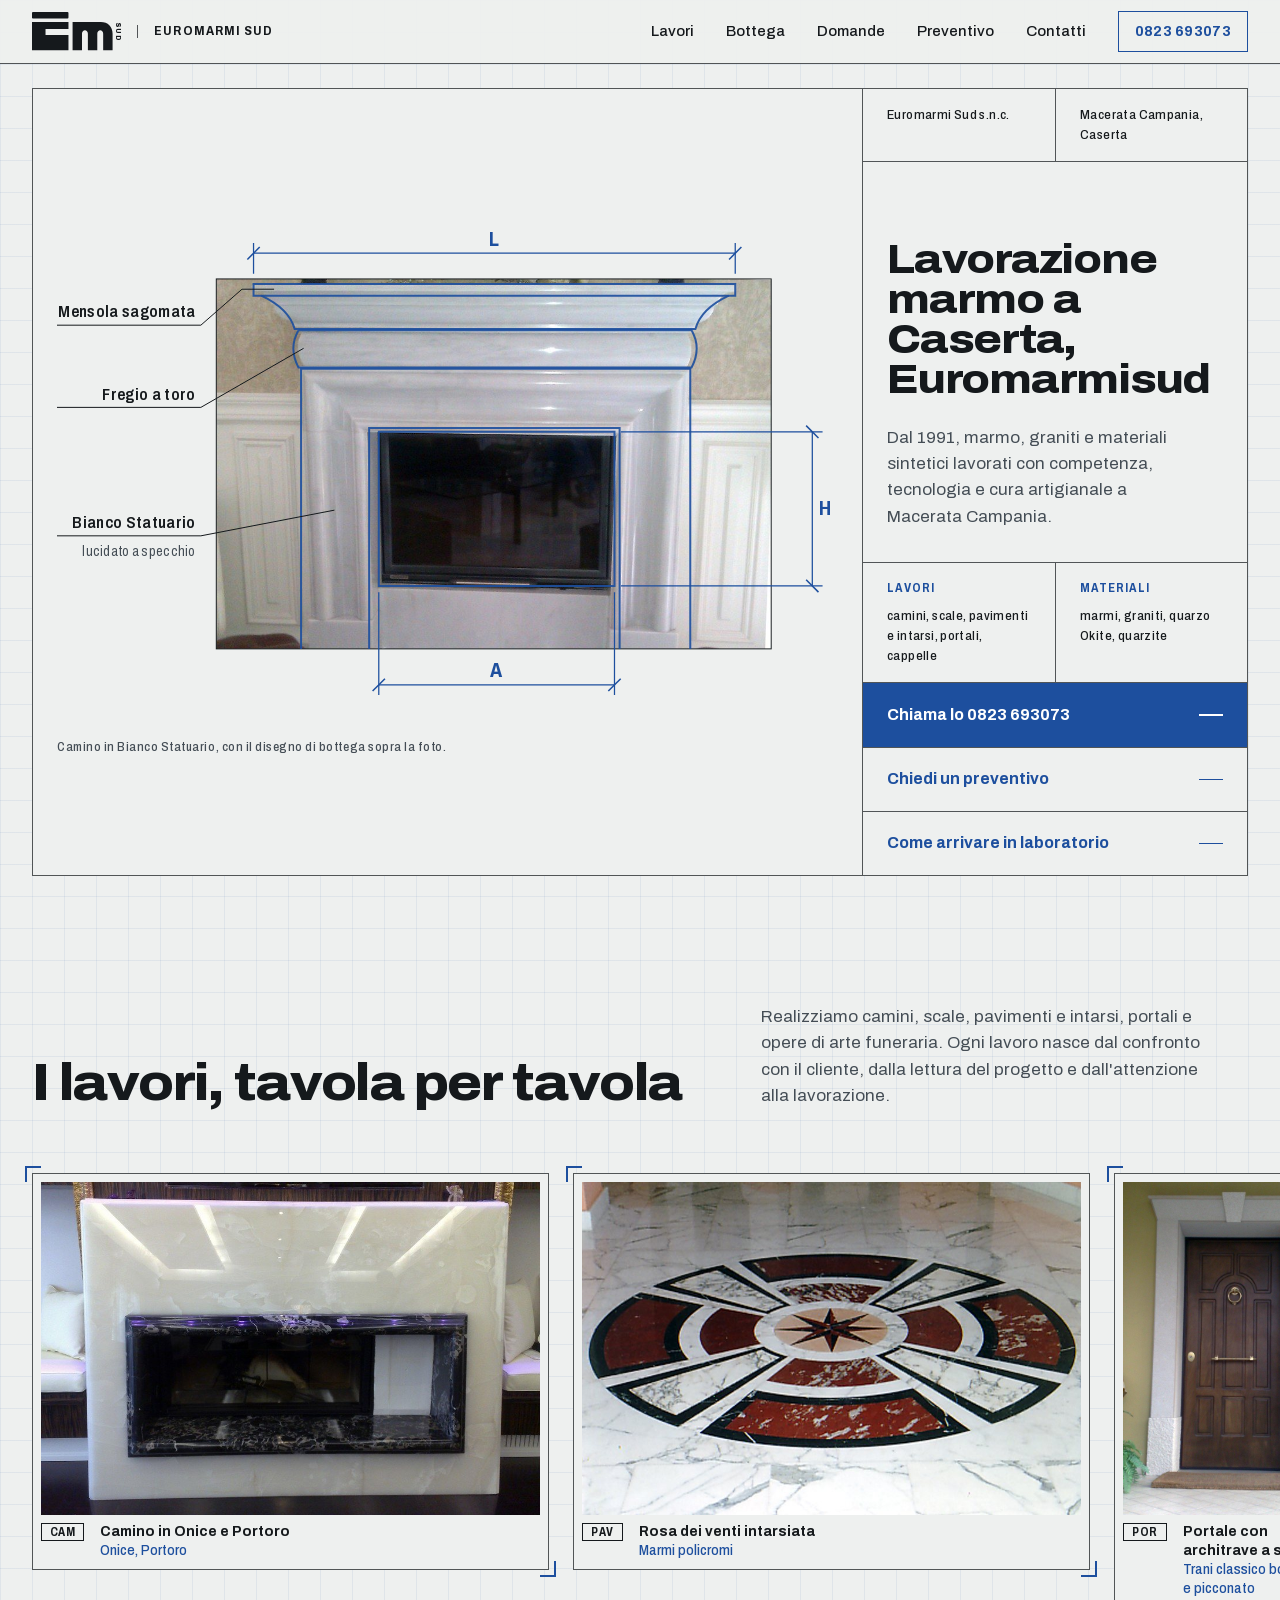
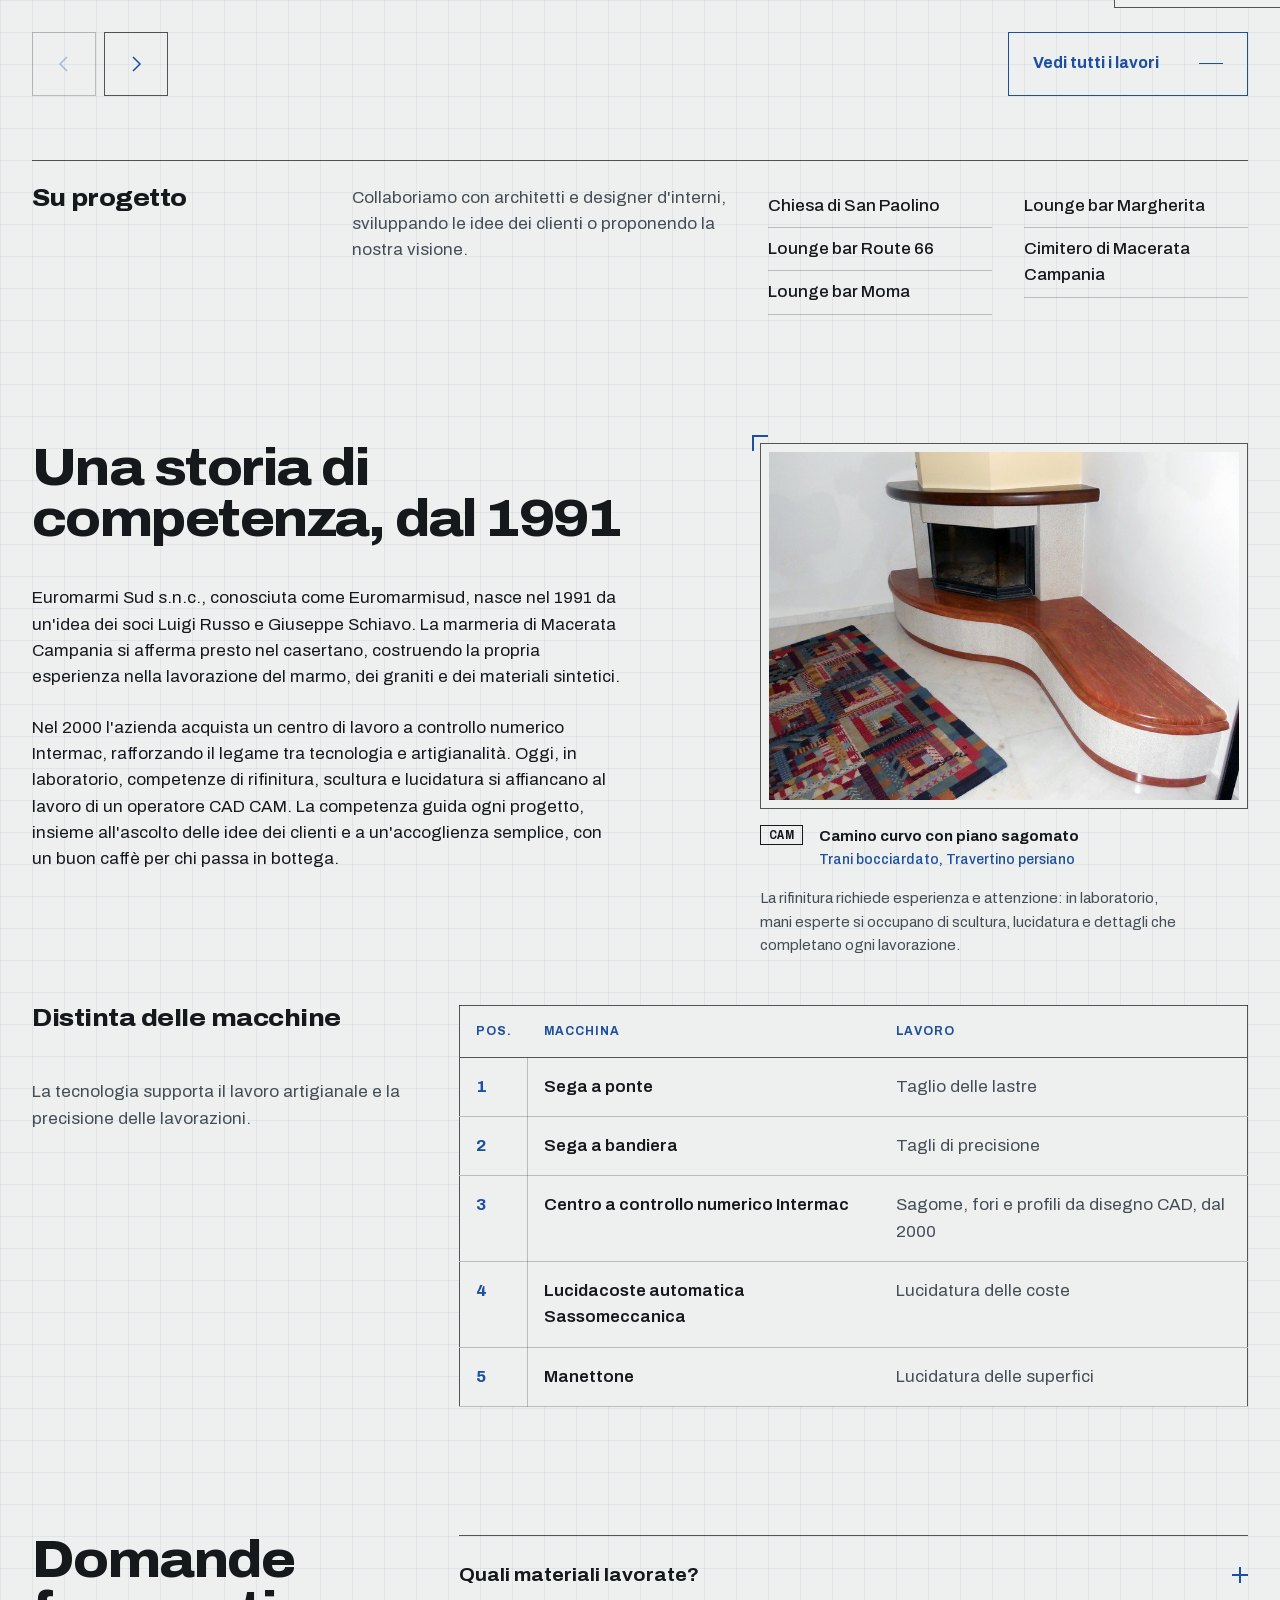
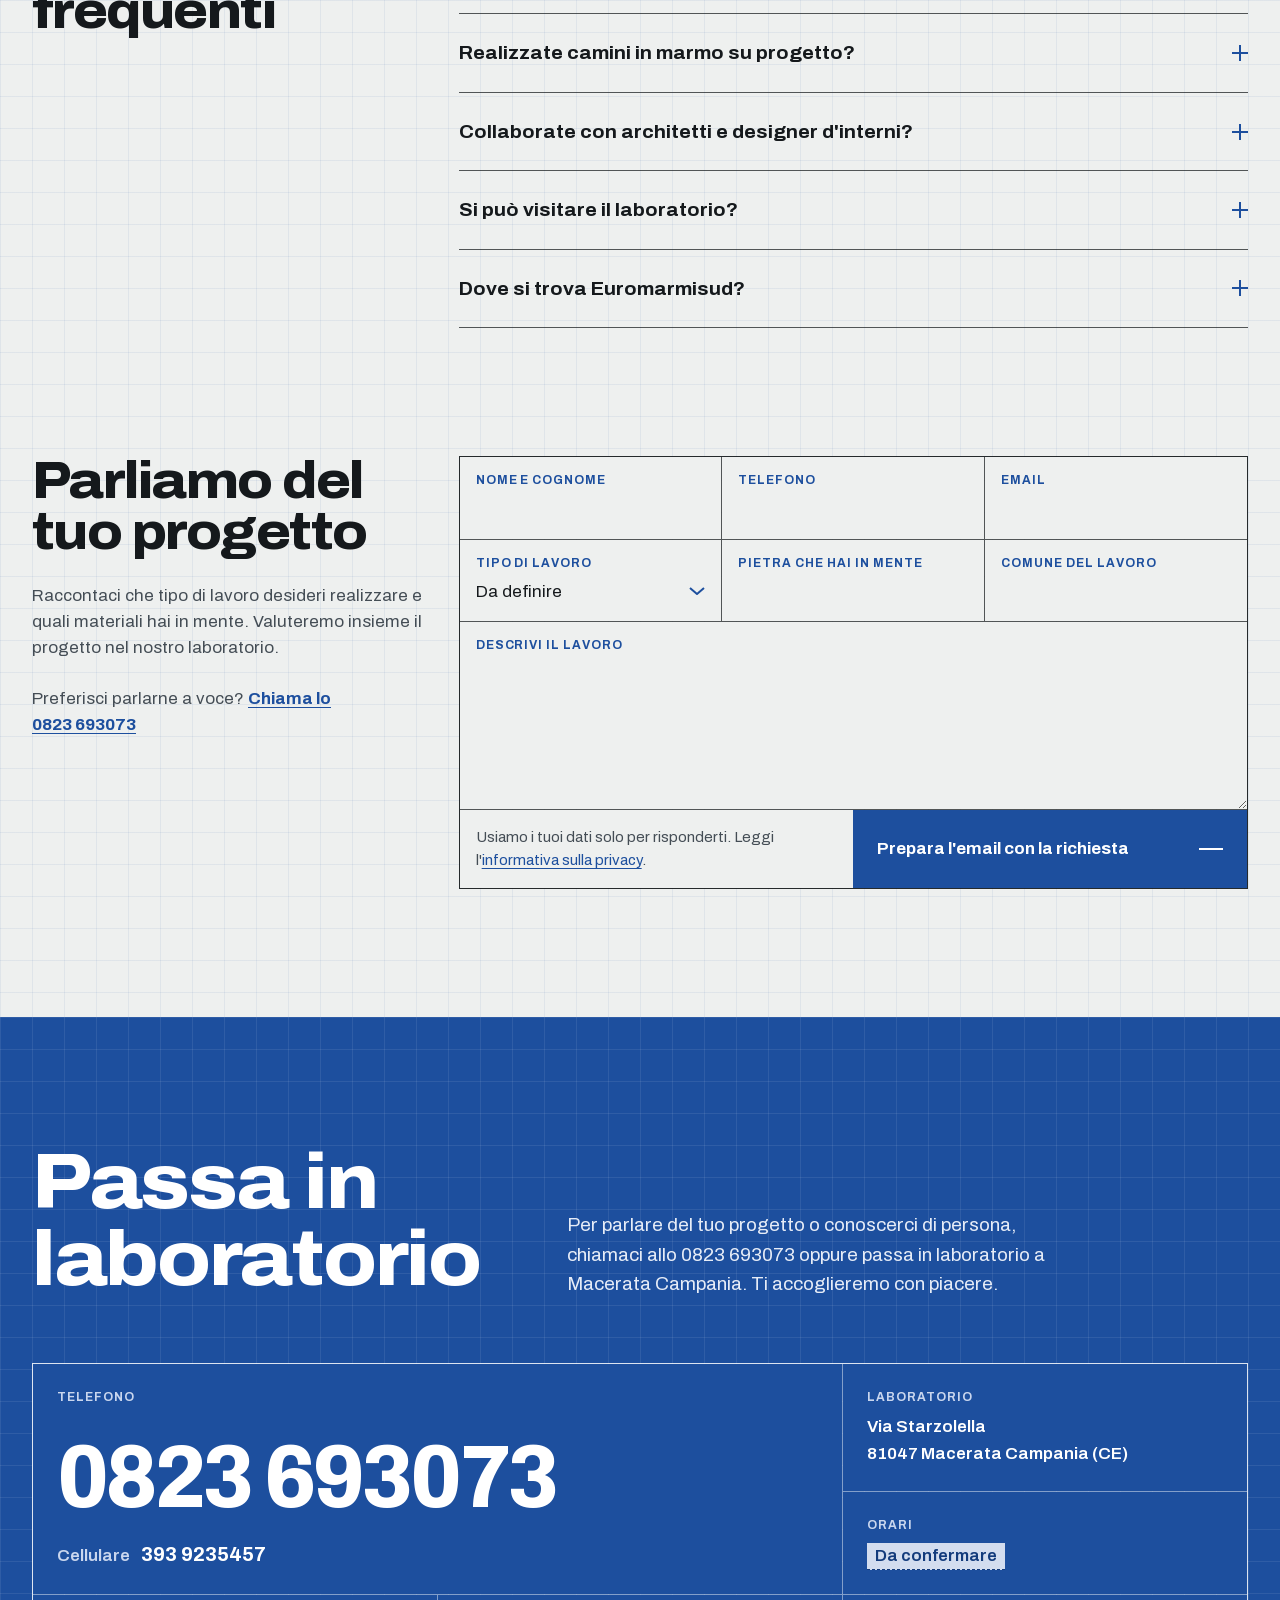
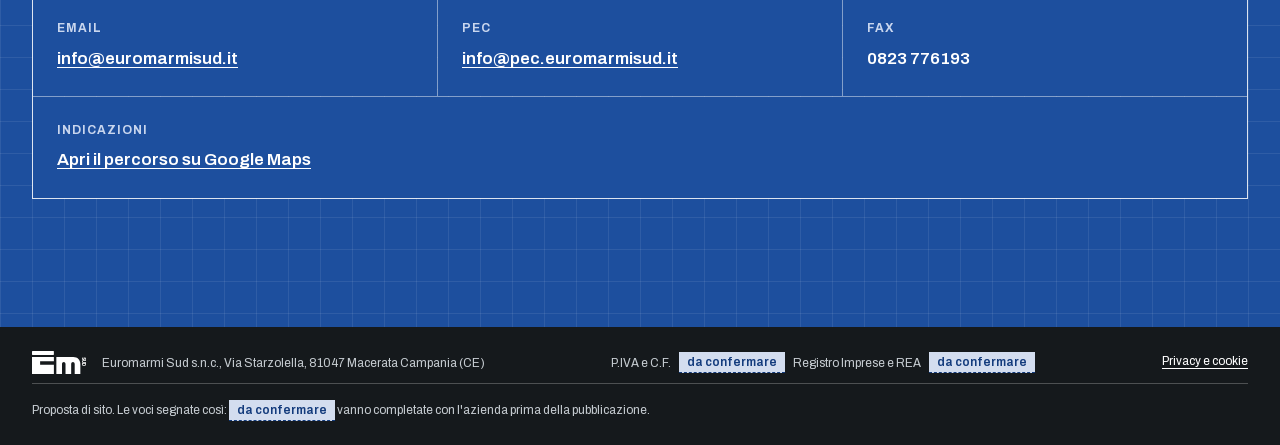
==== commit 2a45df52: "Lavori in home: solo carrellata e Vedi tutti i lavori" ====
--- a/index.html
+++ b/index.html
@@ -265,24 +265,14 @@
           </figure>
         </a>
       </li>
-      <li class="nastro-fine">
-        <a href="lavori.html"><span class="nastro-fine-titolo">Tutti i lavori</span><span class="nastro-fine-testo">Camini, scale, pavimenti, portali e cappelle, con i filtri per pietra.</span><span class="nastro-fine-freccia" aria-hidden="true"></span></a>
-      </li>
       </ol>
       <div class="nastro-comandi">
         <button type="button" class="nastro-freccia" data-verso="-1" aria-label="Lavori precedenti"><svg viewBox="0 0 24 24" aria-hidden="true"><path d="M15 5l-7 7 7 7"/></svg></button>
         <button type="button" class="nastro-freccia" data-verso="1" aria-label="Lavori successivi"><svg viewBox="0 0 24 24" aria-hidden="true"><path d="M9 5l7 7-7 7"/></svg></button>
-        <a class="bottone nastro-tutti" href="lavori.html">Tutti i lavori</a>
-      </div>
-    </div>
-
-    <ul class="indice-tavole">
-      <li><a href="camini-in-marmo.html"><span class="tav-n">CAM</span><span class="indice-nome">Camini in marmo</span><span class="indice-frase">Realizziamo camini in marmo, valorizzando le caratteristiche della pietra attraverso tecnologia, esperienza e cura artigianale.</span></a></li>
-      <li><a href="pavimenti-e-intarsi.html"><span class="tav-n">PAV</span><span class="indice-nome">Pavimenti e intarsi</span><span class="indice-frase">Lavoriamo pavimenti e intarsi in marmi policromi, con motivi come rosoni, rose dei venti e stemmi.</span></a></li>
-      <li><a href="scale-in-marmo.html"><span class="tav-n">SCA</span><span class="indice-nome">Scale in marmo</span><span class="indice-frase">Realizziamo scale in marmo e granito, curando la lavorazione e le rifiniture in ogni fase.</span></a></li>
-      <li><a href="portali-in-pietra.html"><span class="tav-n">POR</span><span class="indice-nome">Portali in pietra</span><span class="indice-frase">Realizziamo portali in pietra, seguendo il progetto e le indicazioni del cliente con competenza artigianale.</span></a></li>
-      <li><a href="arte-funeraria.html"><span class="tav-n">FUN</span><span class="indice-nome">Arte funeraria</span><span class="indice-frase">Ci occupiamo di arte funeraria e realizziamo cappelle gentilizie, unendo competenza tecnica e cura delle lavorazioni.</span></a></li>
-    </ul>
+        <a class="bottone nastro-tutti" href="lavori.html">Vedi tutti i lavori</a>
+      </div>
+    </div>
+
 
     <div class="progetti">
       <h3>Su progetto</h3>
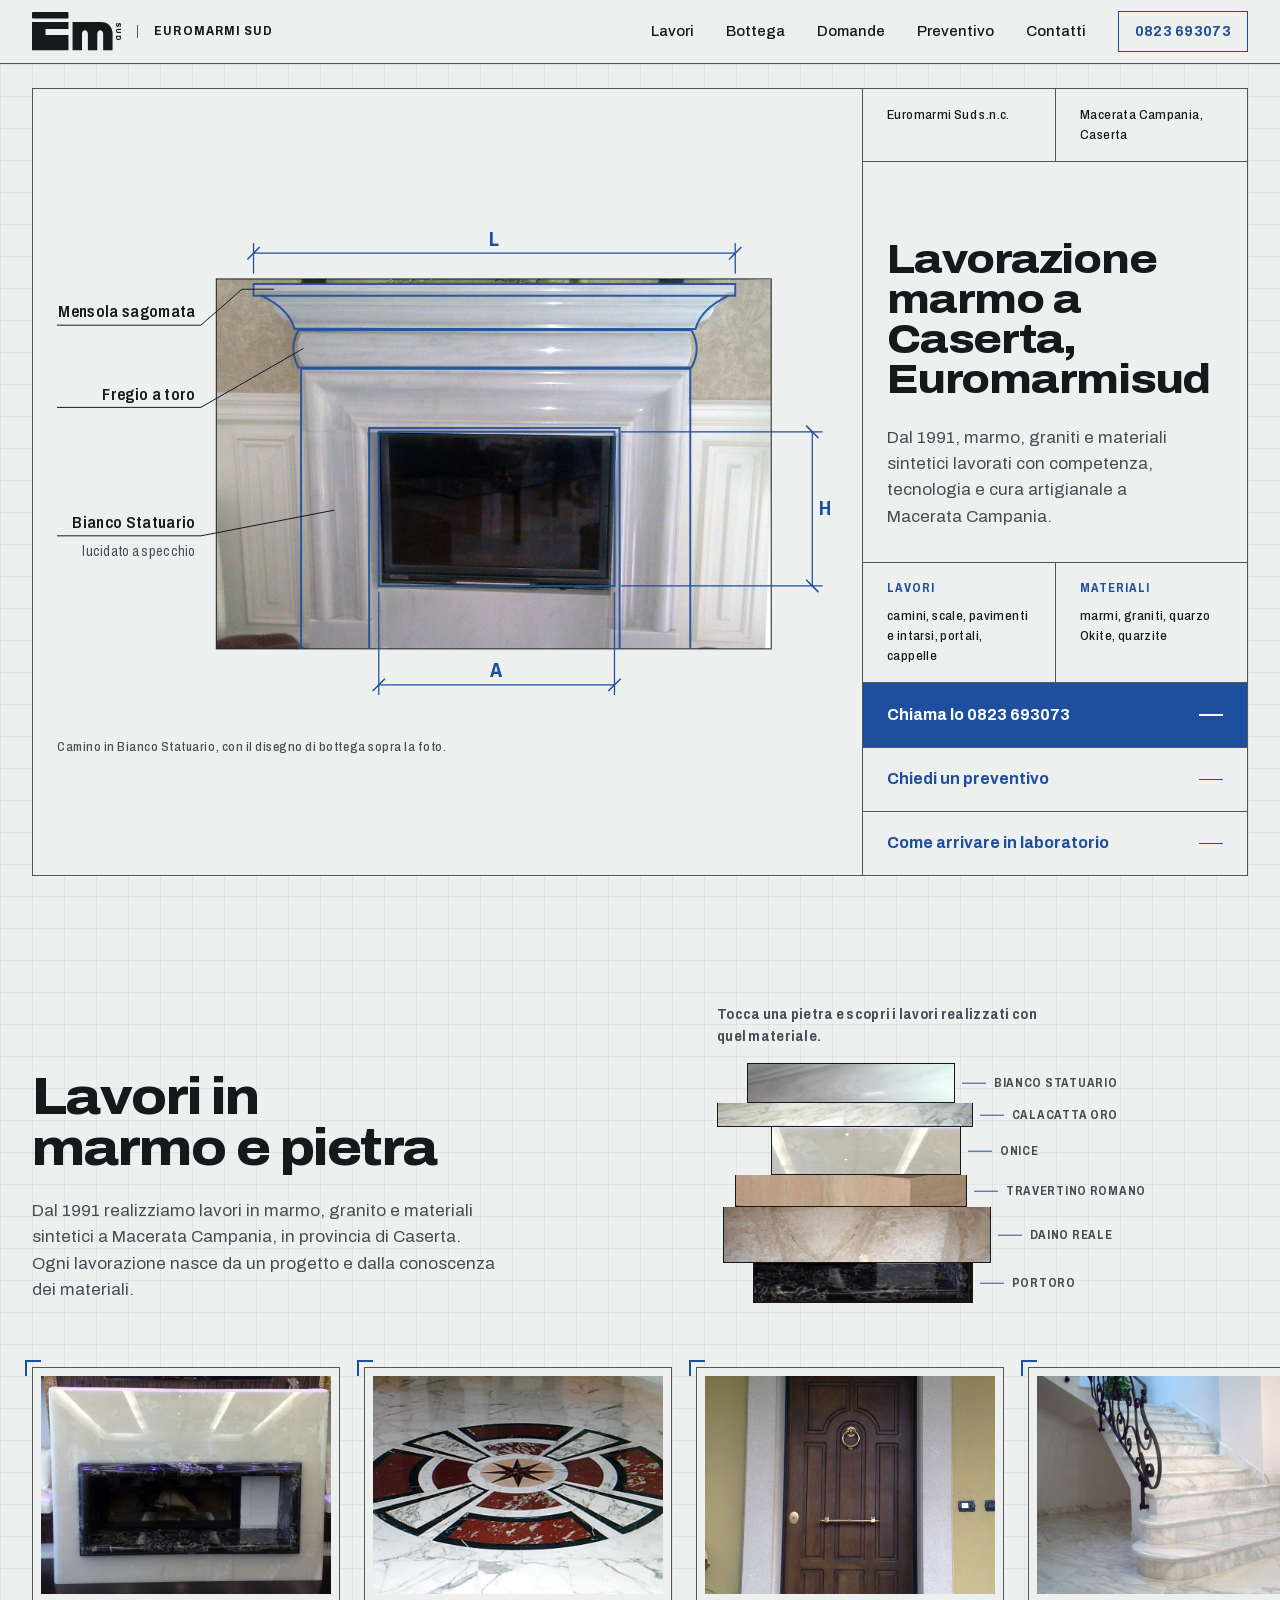
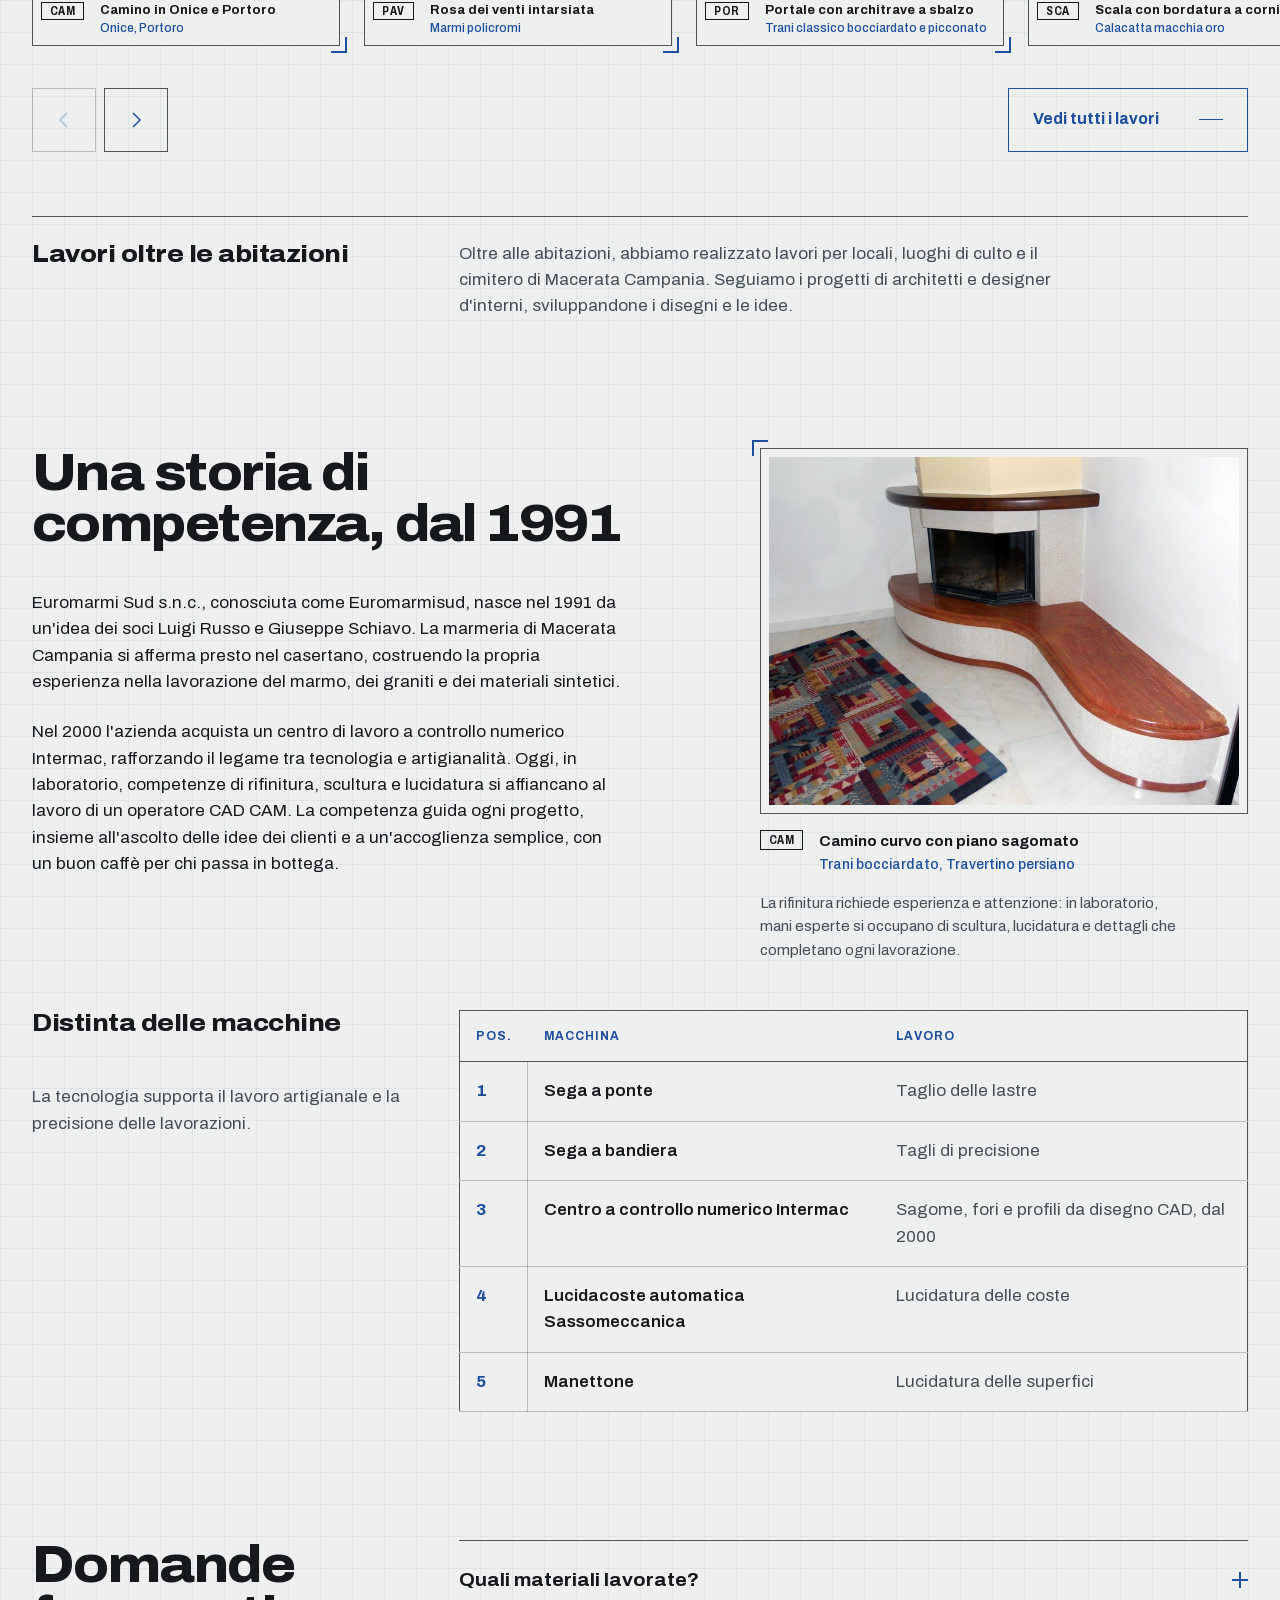
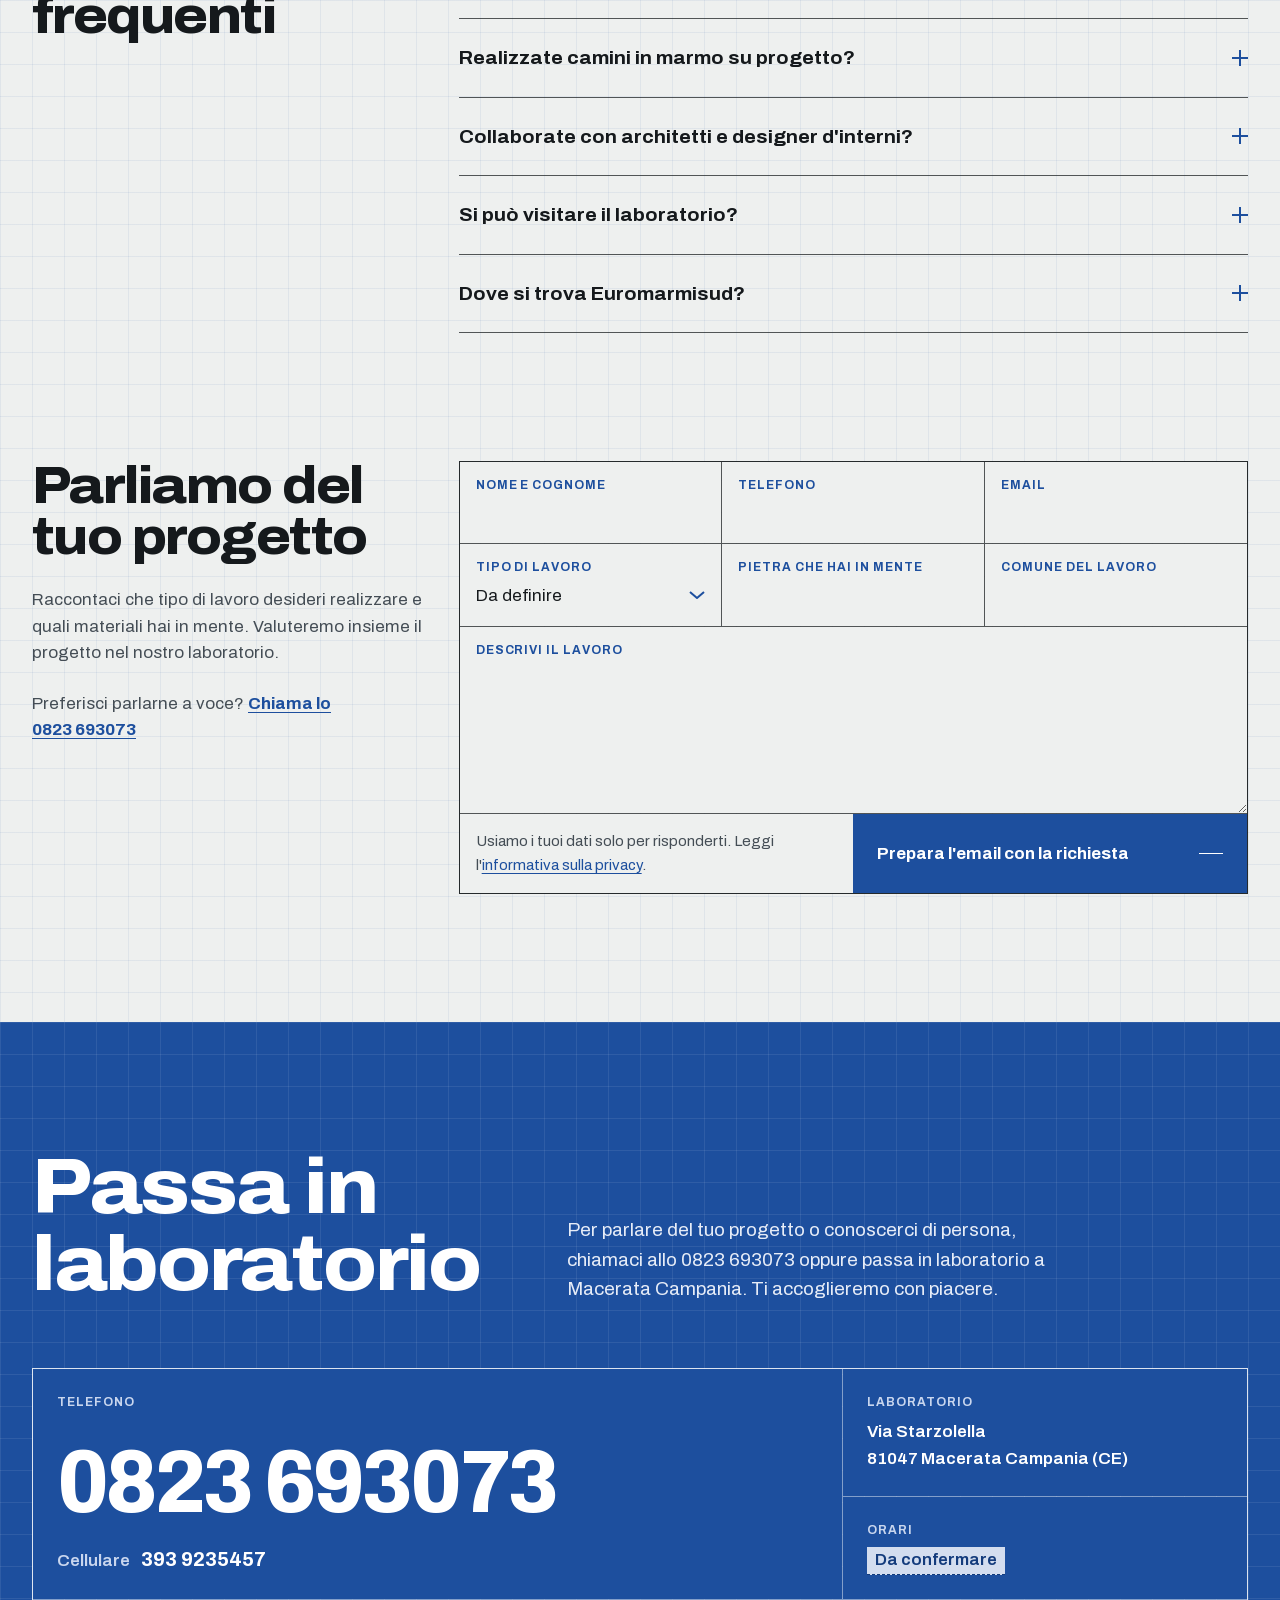
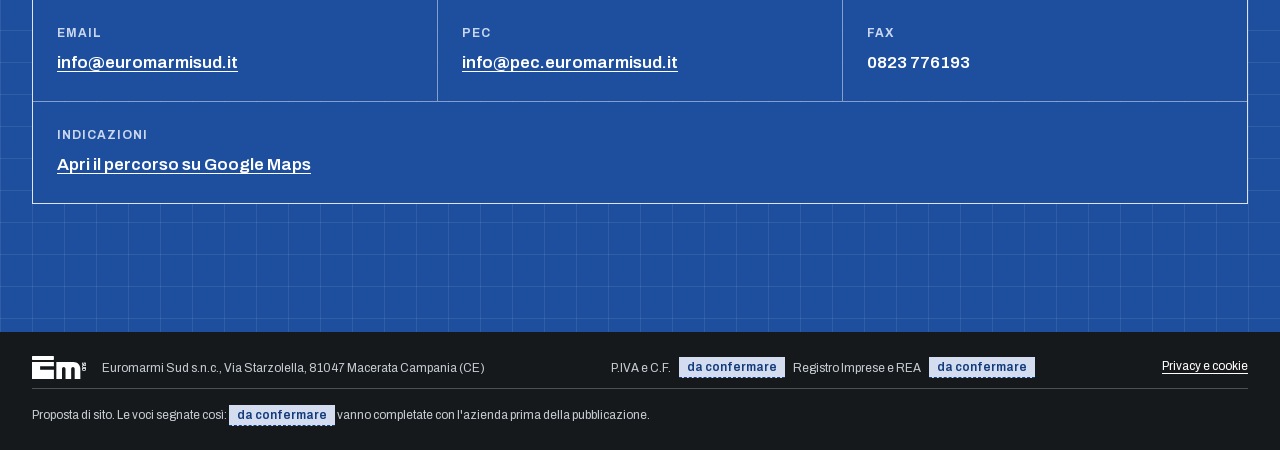
==== commit c1c5ea9f: "Lavori: titolo nuovo, pila delle pietre, carrellata piu piccola, lavori oltre le abitazioni" ====
--- a/index.html
+++ b/index.html
@@ -34,7 +34,7 @@
       "@id": "https://www.euromarmisud.it/#azienda",
       "name": "Euromarmisud",
       "legalName": "Euromarmi Sud s.n.c.",
-      "description": "Marmeria a Macerata Campania (Caserta) dal 1991: lavorazione di marmi, graniti e materiali sintetici per camini, scale, pavimenti e intarsi, portali e arte funeraria.",
+      "description": "Marmeria a Macerata Campania (Caserta) dal 1991: lavorazione di marmi, graniti e materiali sintetici per camini, scale, pavimenti e intarsi, portali e arte funeraria. Ha realizzato lavori anche per la Chiesa di San Paolino, i lounge bar Route 66, Moma e Margherita e il cimitero di Macerata Campania.",
       "url": "https://www.euromarmisud.it/",
       "image": "https://www.euromarmisud.it/img/camino-bianco-statuario.jpg",
       "telephone": "+39 0823 693073",
@@ -187,8 +187,22 @@
 
   <section class="lavori" id="lavori" aria-labelledby="lavori-titolo">
     <div class="lavori-testa">
-      <h2 id="lavori-titolo">I lavori, tavola per tavola</h2>
-      <p>Realizziamo camini, scale, pavimenti e intarsi, portali e opere di arte funeraria. Ogni lavoro nasce dal confronto con il cliente, dalla lettura del progetto e dall'attenzione alla lavorazione.</p>
+      <div class="lavori-titoli">
+        <h2 id="lavori-titolo">Lavori in marmo e pietra</h2>
+        <p>Dal 1991 realizziamo lavori in marmo, granito e materiali sintetici a Macerata Campania, in provincia di Caserta. Ogni lavorazione nasce da un progetto e dalla conoscenza dei materiali.</p>
+      </div>
+      <div class="pila-zona">
+        <p class="pila-invito" id="pila-invito">Tocca una pietra e scopri i lavori realizzati con quel materiale.</p>
+        <ul class="pila" aria-describedby="pila-invito">
+          <li><button type="button" class="lastra" data-pietra="bianco statuario" aria-pressed="false" style="--l:70%;--h:40px;--x:10%;--foto:url(img/lastre/bianco-statuario.jpg)"><span class="lastra-nome">Bianco Statuario</span></button></li>
+          <li><button type="button" class="lastra" data-pietra="calacatta" aria-pressed="false" style="--l:86%;--h:24px;--x:0%;--foto:url(img/lastre/calacatta.jpg)"><span class="lastra-nome">Calacatta oro</span></button></li>
+          <li><button type="button" class="lastra" data-pietra="onice" aria-pressed="false" style="--l:64%;--h:48px;--x:18%;--foto:url(img/lastre/onice.jpg)"><span class="lastra-nome">Onice</span></button></li>
+          <li><button type="button" class="lastra" data-pietra="travertino" aria-pressed="false" style="--l:78%;--h:32px;--x:6%;--foto:url(img/lastre/travertino-romano.jpg)"><span class="lastra-nome">Travertino romano</span></button></li>
+          <li><button type="button" class="lastra" data-pietra="daino reale" aria-pressed="false" style="--l:90%;--h:56px;--x:2%;--foto:url(img/lastre/daino-reale.jpg)"><span class="lastra-nome">Daino reale</span></button></li>
+          <li><button type="button" class="lastra" data-pietra="portoro" aria-pressed="false" style="--l:74%;--h:40px;--x:12%;--foto:url(img/lastre/portoro.jpg)"><span class="lastra-nome">Portoro</span></button></li>
+        </ul>
+        <button type="button" class="pila-tutte" hidden>Mostra i lavori in tutte le pietre</button>
+      </div>
     </div>
 
     <div class="nastro">
@@ -275,15 +289,8 @@
 
 
     <div class="progetti">
-      <h3>Su progetto</h3>
-      <p>Collaboriamo con architetti e designer d'interni, sviluppando le idee dei clienti o proponendo la nostra visione.</p>
-      <ul>
-        <li>Chiesa di San Paolino</li>
-        <li>Lounge bar Route 66</li>
-        <li>Lounge bar Moma</li>
-        <li>Lounge bar Margherita</li>
-        <li>Cimitero di Macerata Campania</li>
-      </ul>
+      <h3>Lavori oltre le abitazioni</h3>
+      <p>Oltre alle abitazioni, abbiamo realizzato lavori per locali, luoghi di culto e il cimitero di Macerata Campania. Seguiamo i progetti di architetti e designer d'interni, sviluppandone i disegni e le idee.</p>
     </div>
   </section>
 
--- a/stile.css
+++ b/stile.css
@@ -78,7 +78,7 @@
   position: sticky; top: 0; z-index: 10;
   display: flex; align-items: center; gap: 32px;
   height: 64px; padding: 0 var(--margine);
-  background: rgba(238, 240, 239, 0.94);
+  background: var(--carrara);
   border-bottom: 1px solid var(--linea-forte);
 }
 .marchio {
@@ -670,3 +670,62 @@
 .nastro-lista { align-items: flex-start; }
 .nastro .tav a, .nastro .tav figure { height: auto; }
 .nastro-fine { align-self: stretch; }
+
+/* Lavori: titolo a sinistra, pila dei campioni a destra */
+.lavori .lavori-testa { grid-template-columns: minmax(0, 6fr) minmax(0, 5fr); align-items: end; gap: 48px; }
+.lavori-titoli h2 { margin-bottom: 24px; }
+.lavori-titoli p { color: var(--inchiostro-2); max-width: 48ch; }
+.pila-zona { justify-self: stretch; }
+.pila-invito { font-size: 0.875rem; font-weight: 700; font-stretch: 88%; letter-spacing: 0.02em; color: var(--azul); margin-bottom: 16px; }
+.pila { list-style: none; margin: 0; padding: 0; width: 56%; display: flex; flex-direction: column; }
+.lastra {
+  position: relative; display: block; width: var(--l); height: var(--h); margin-left: var(--x);
+  padding: 0; border: 1px solid var(--inchiostro); border-radius: 0; cursor: pointer;
+  background: var(--foto) center / cover; font: inherit; color: inherit; text-align: left;
+  transition: transform 320ms cubic-bezier(0.16, 1, 0.3, 1), outline-color 200ms;
+}
+li + li > .lastra { border-top-width: 0; }
+.lastra-nome {
+  position: absolute; left: calc(100% + 8px); top: 50%; transform: translateY(-50%);
+  display: flex; align-items: center; gap: 8px; white-space: nowrap;
+  font-size: 0.75rem; font-weight: 700; font-stretch: 85%; letter-spacing: 0.06em; text-transform: uppercase;
+  color: var(--inchiostro-2); transition: color 200ms;
+}
+.lastra-nome::before { content: ""; width: 24px; height: 1px; background: var(--azul); transition: width 320ms cubic-bezier(0.16, 1, 0.3, 1); }
+.lastra:hover, .lastra:focus-visible, .lastra[aria-pressed="true"] { transform: translateX(16px); }
+.lastra:hover .lastra-nome, .lastra[aria-pressed="true"] .lastra-nome { color: var(--azul); }
+.lastra:hover .lastra-nome::before, .lastra[aria-pressed="true"] .lastra-nome::before { width: 40px; }
+.lastra[aria-pressed="true"] { outline: 2px solid var(--azul); outline-offset: 2px; z-index: 1; }
+.pila-tutte {
+  margin-top: 16px; padding: 8px 0; background: none; border: 0; cursor: pointer;
+  font: inherit; font-size: 0.875rem; font-weight: 700; color: var(--azul);
+  text-decoration: underline; text-underline-offset: 4px; text-decoration-thickness: 1px;
+}
+.pila-tutte[hidden] { display: none; }
+.nastro .tav[hidden] { display: none; }
+
+/* Carrellata piu piccola: quattro o cinque lavori visibili */
+.nastro .tav img { height: clamp(208px, 17vw, 264px); }
+.nastro .tav figcaption { font-size: 0.8125rem; }
+
+/* Lavori oltre le abitazioni */
+.progetti-elenco { margin: 0; border-top: 1px solid var(--linea-forte); }
+.progetti-elenco div { display: grid; grid-template-columns: minmax(0, 2fr) minmax(0, 3fr); gap: 16px; padding: 16px 0; border-bottom: 1px solid var(--linea); }
+.progetti-elenco dt { font-size: 0.75rem; font-weight: 700; letter-spacing: 0.08em; text-transform: uppercase; color: var(--azul); padding-top: 4px; }
+.progetti-elenco dd { margin: 0; font-weight: 500; }
+
+@media (max-width: 1100px) {
+  .lavori .lavori-testa { grid-template-columns: 1fr; gap: 40px; }
+  .progetti-elenco { grid-column: 1 / -1; }
+}
+@media (max-width: 720px) {
+  .pila { width: 52%; }
+  .nastro .tav img { height: 200px; }
+  .nastro-comandi { margin-top: 8px; }
+  .progetti-elenco div { grid-template-columns: 1fr; gap: 4px; }
+}
+@media (prefers-reduced-motion: reduce) { .lastra, .lastra-nome::before { transition: none; } }
+.nastro .tav img, .nastro .tav.alta img { aspect-ratio: 4 / 3; object-position: center 40%; }
+.progetti { grid-template-columns: minmax(0, 4fr) minmax(0, 8fr); }
+.progetti p { max-width: 64ch; }
+@media (max-width: 1100px) { .progetti { grid-template-columns: 1fr; gap: 16px; } }
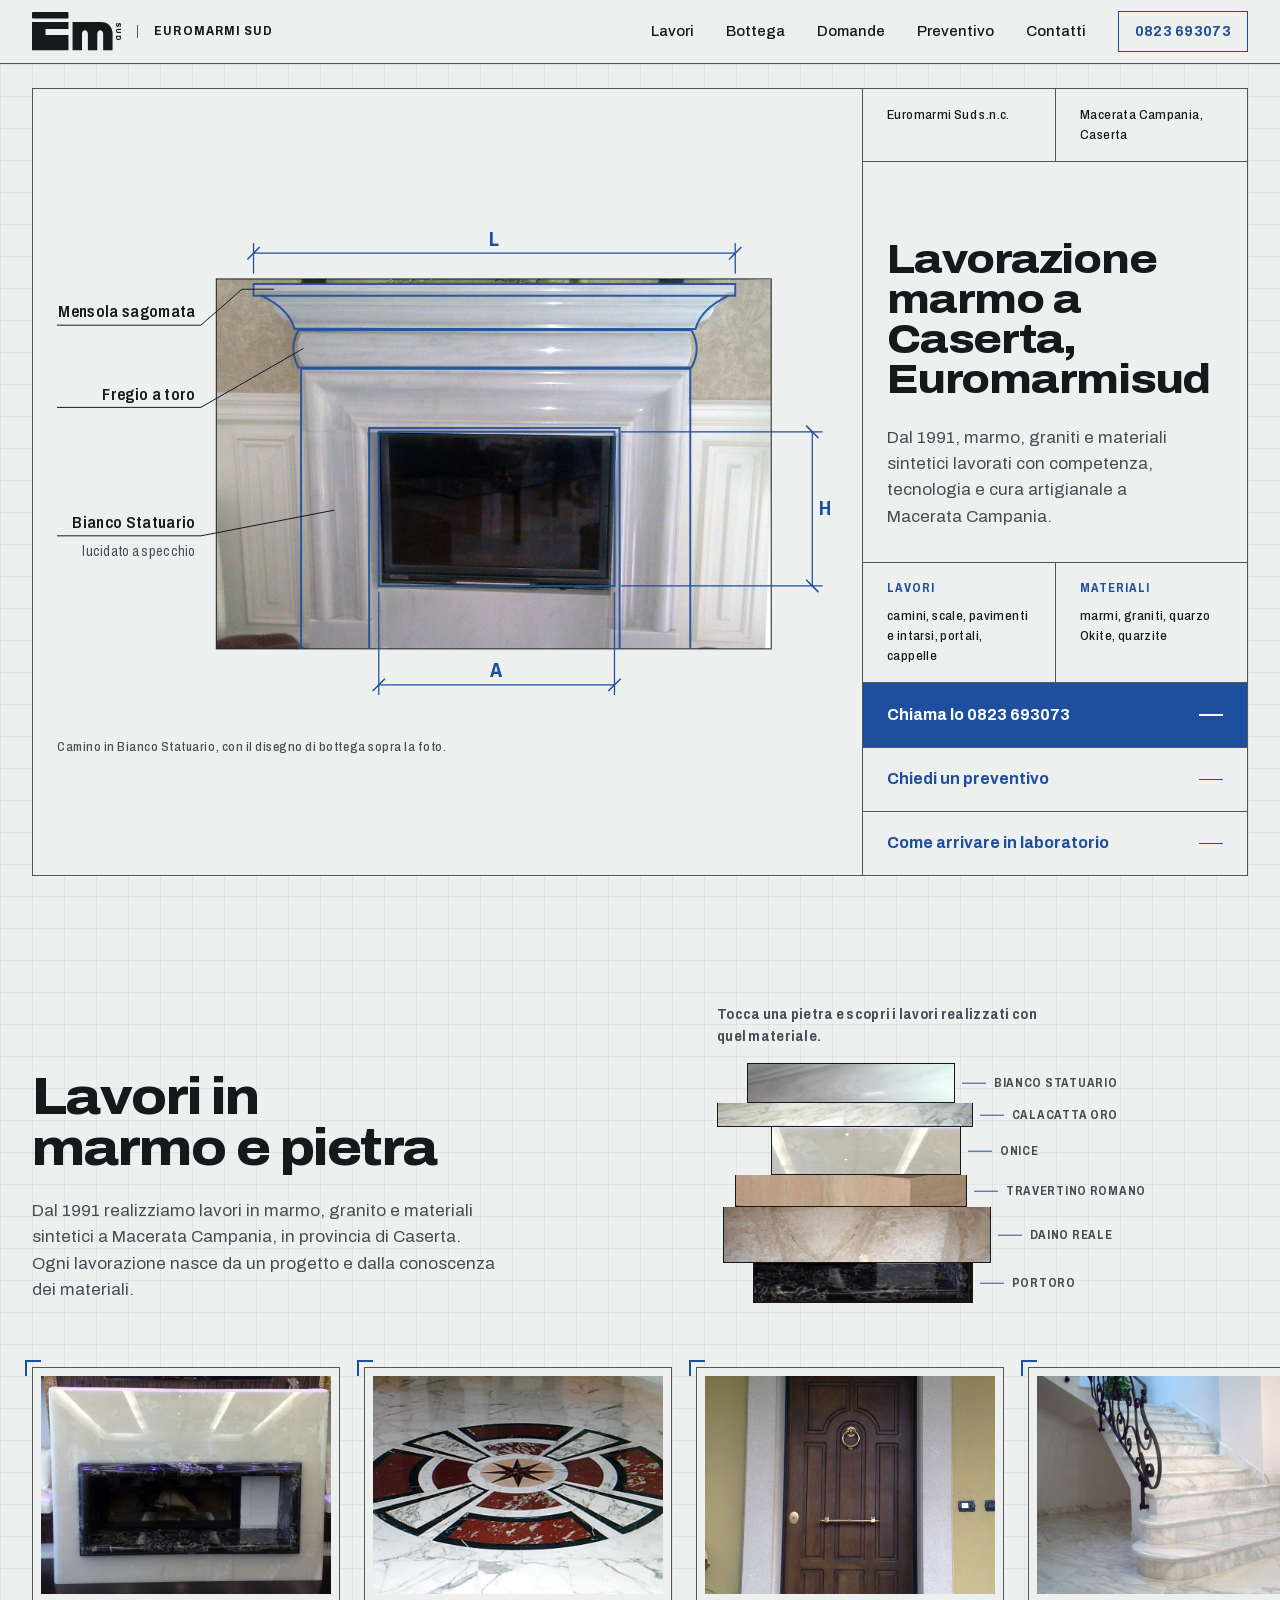
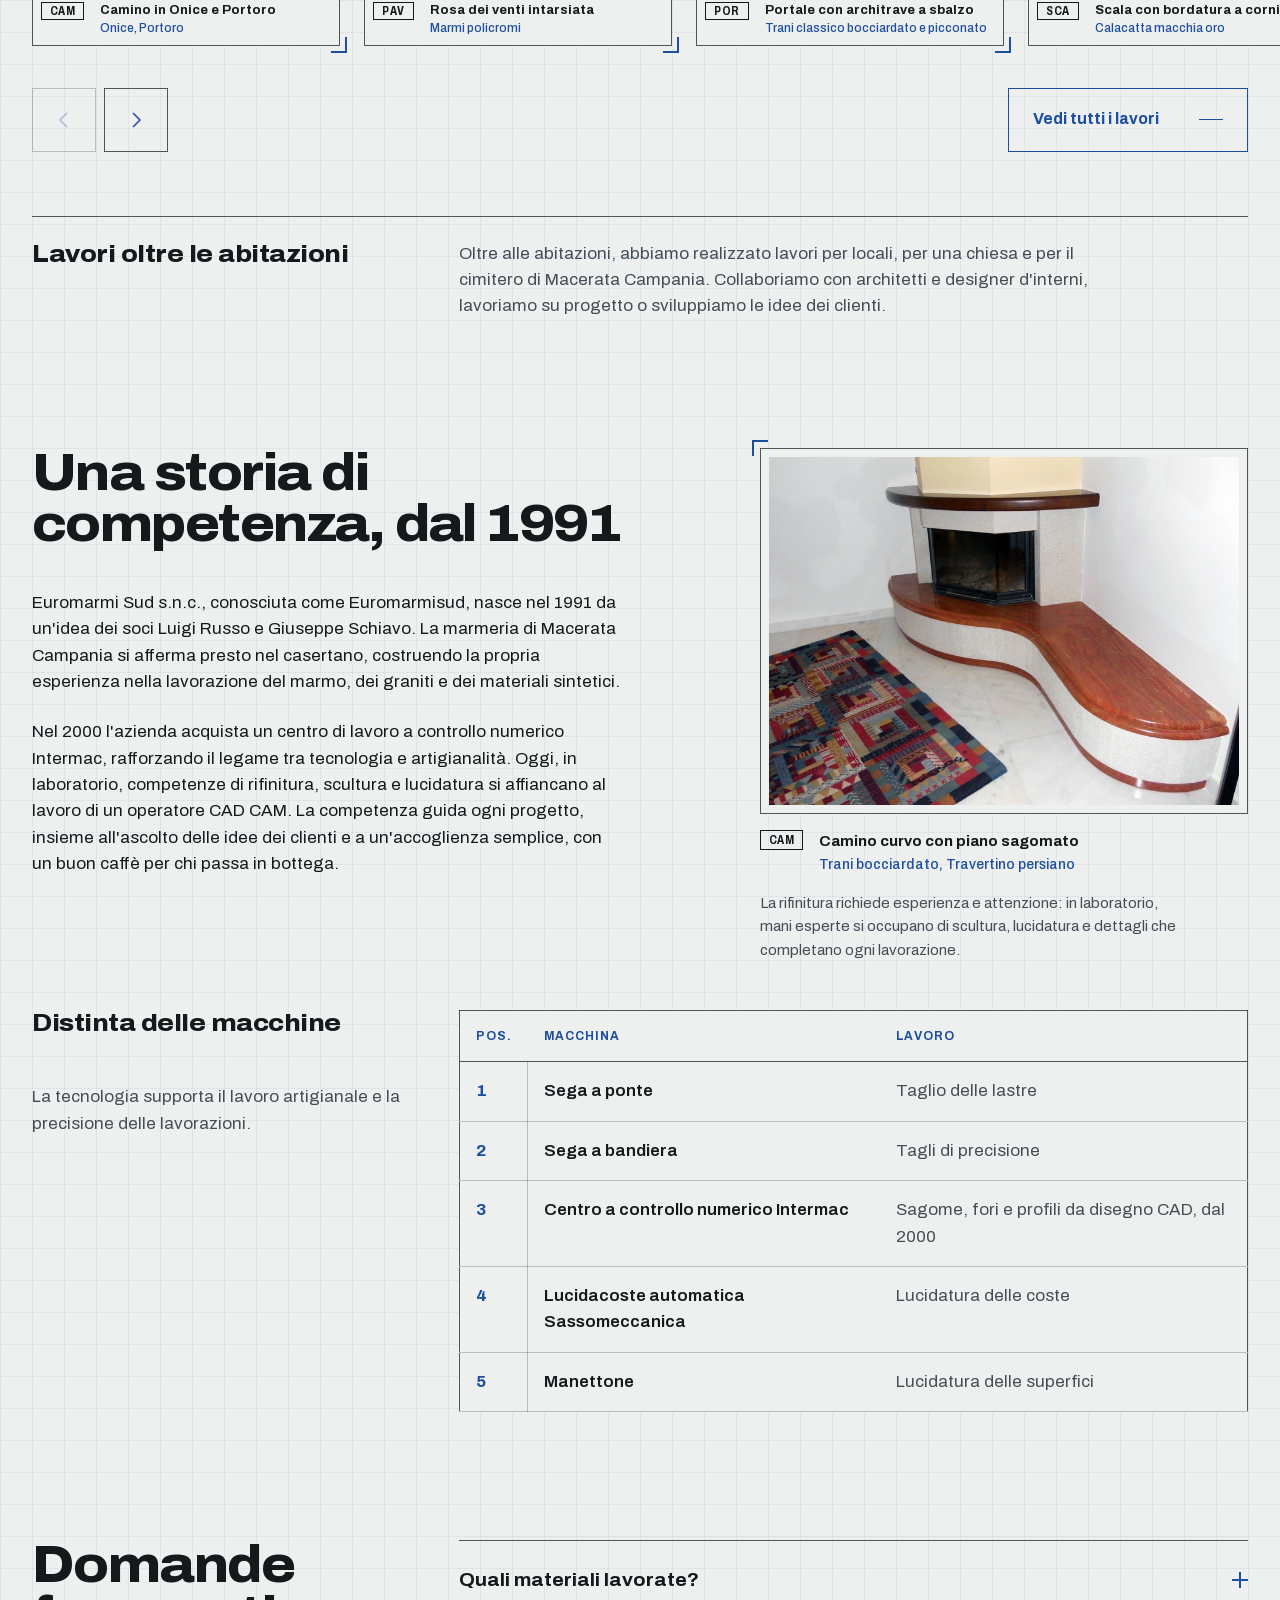
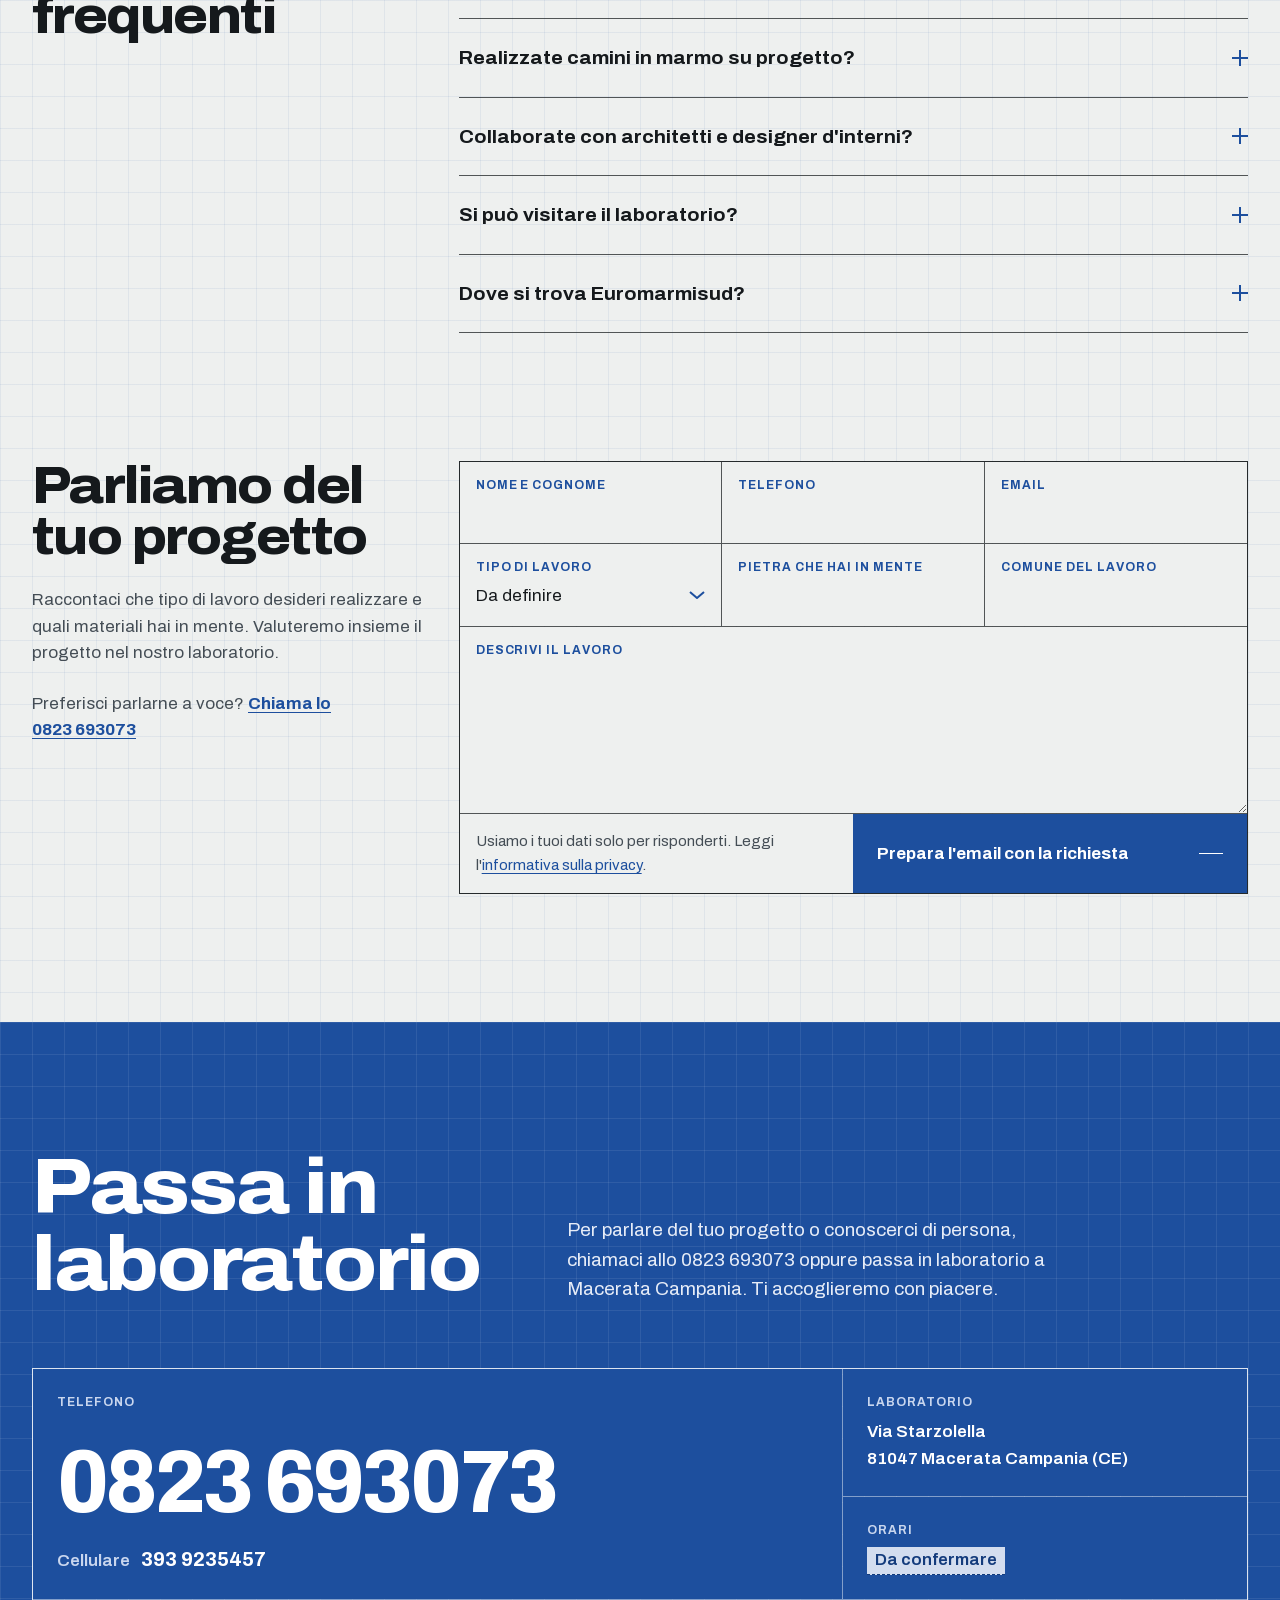
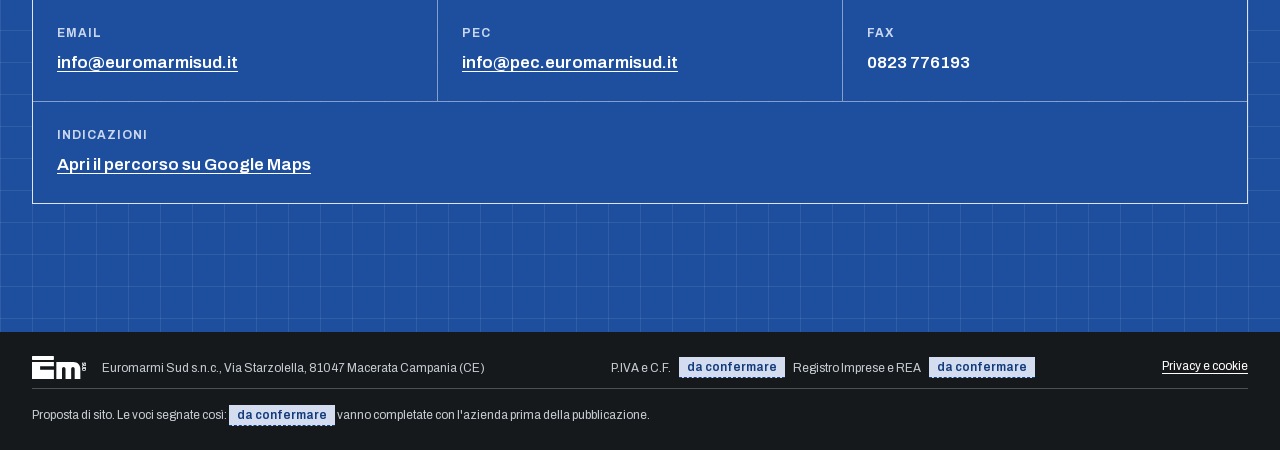
==== commit 1e3e9a89: "Testo progetti fedele al loro sito" ====
--- a/index.html
+++ b/index.html
@@ -290,7 +290,7 @@
 
     <div class="progetti">
       <h3>Lavori oltre le abitazioni</h3>
-      <p>Oltre alle abitazioni, abbiamo realizzato lavori per locali, luoghi di culto e il cimitero di Macerata Campania. Seguiamo i progetti di architetti e designer d'interni, sviluppandone i disegni e le idee.</p>
+      <p>Oltre alle abitazioni, abbiamo realizzato lavori per locali, per una chiesa e per il cimitero di Macerata Campania. Collaboriamo con architetti e designer d'interni, lavoriamo su progetto o sviluppiamo le idee dei clienti.</p>
     </div>
   </section>
 
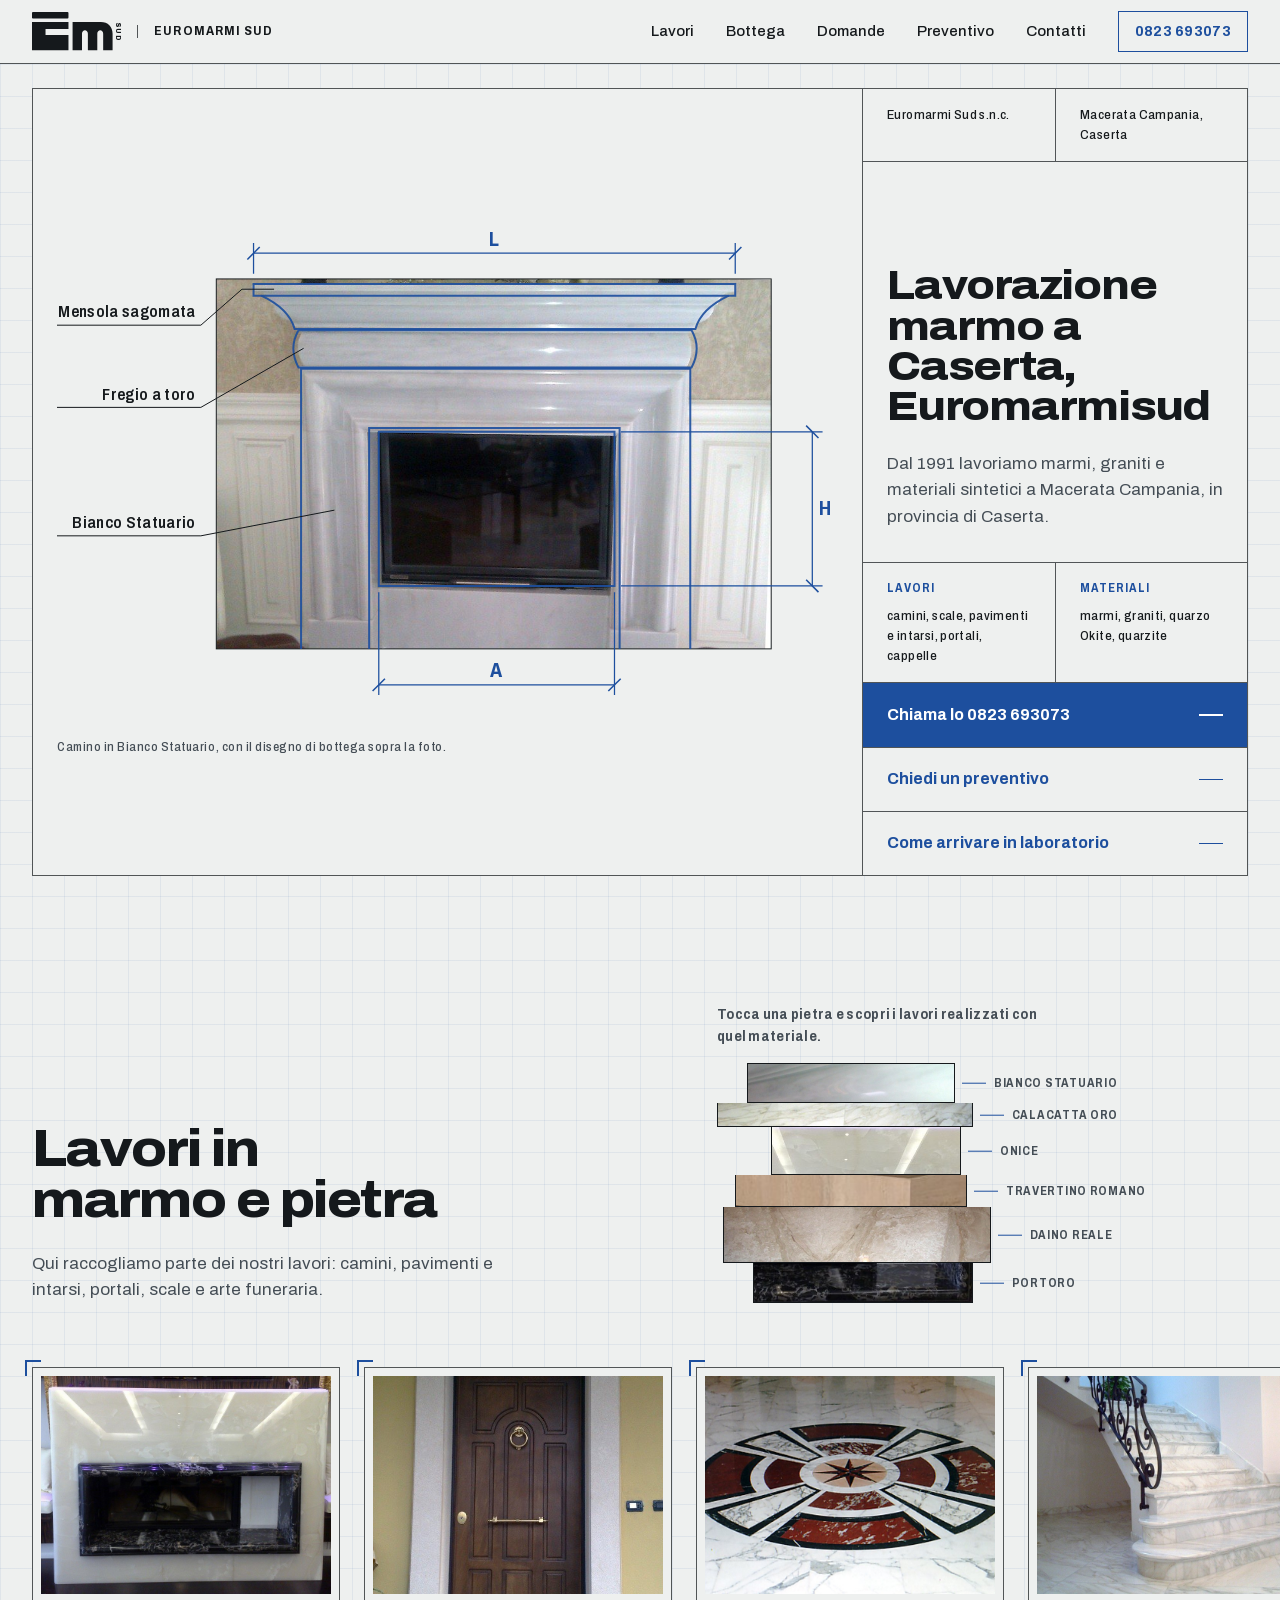
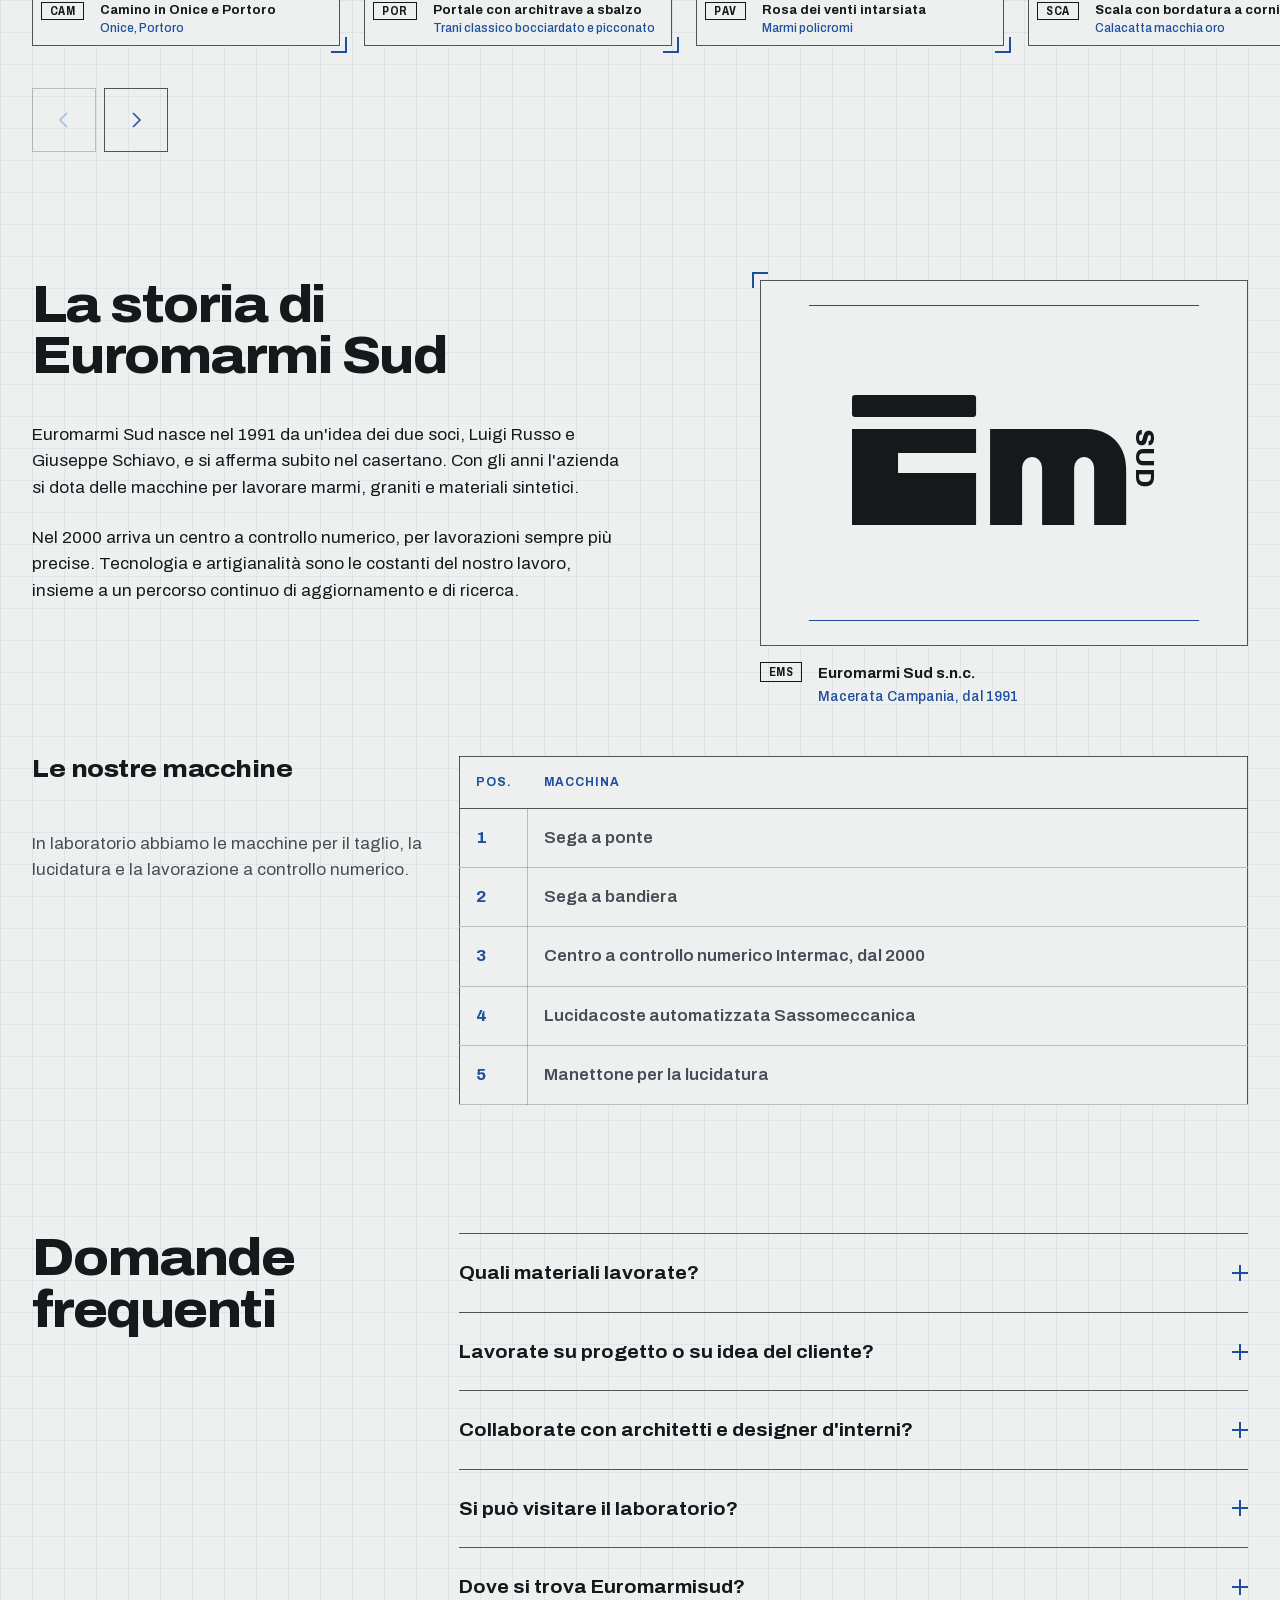
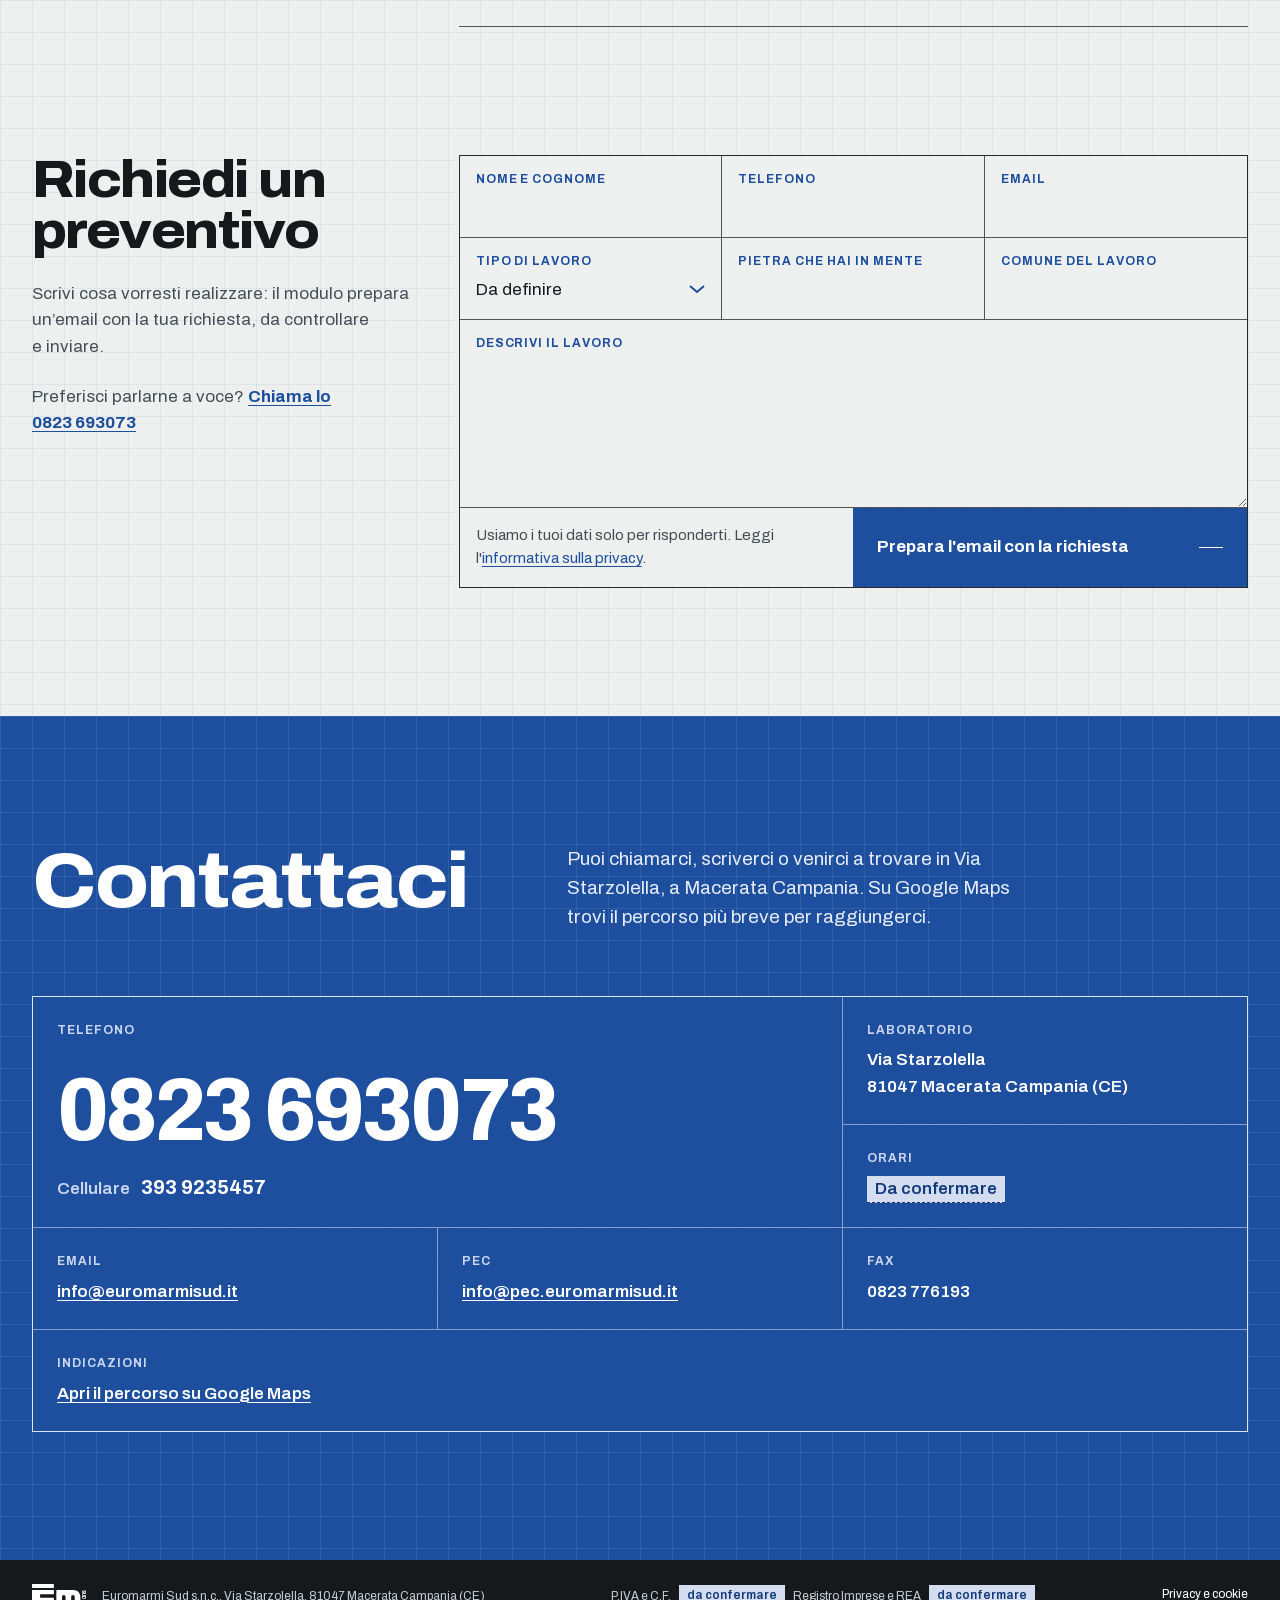
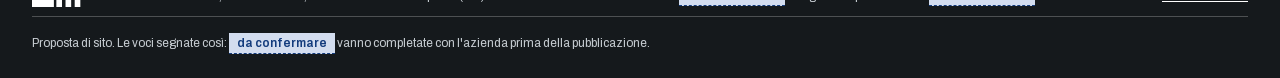
==== commit 42b80624: "Tutti i lavori in home, marchio in bottega, testi controllati sul loro sito" ====
--- a/index.html
+++ b/index.html
@@ -72,11 +72,11 @@
     {
       "@type": "FAQPage",
       "mainEntity": [
-        {"@type": "Question", "name": "Quali materiali lavorate?", "acceptedAnswer": {"@type": "Answer", "text": "Lavoriamo marmi, graniti e materiali sintetici, tra cui il quarzo Okite e la quarzite."}},
-        {"@type": "Question", "name": "Realizzate camini in marmo su progetto?", "acceptedAnswer": {"@type": "Answer", "text": "Sì, lavoriamo su progetto e sviluppiamo le idee dei clienti, mettendo a disposizione la nostra esperienza e, quando serve, la nostra visione."}},
-        {"@type": "Question", "name": "Collaborate con architetti e designer d'interni?", "acceptedAnswer": {"@type": "Answer", "text": "Sì, collaboriamo con architetti e designer d'interni per sviluppare e realizzare i loro progetti."}},
-        {"@type": "Question", "name": "Si può visitare il laboratorio?", "acceptedAnswer": {"@type": "Answer", "text": "Sì, puoi passare in laboratorio a Macerata Campania. Ti accoglieremo volentieri, anche per un buon caffè."}},
-        {"@type": "Question", "name": "Dove si trova Euromarmisud?", "acceptedAnswer": {"@type": "Answer", "text": "Siamo in Via Starzolella, 81047 Macerata Campania, in provincia di Caserta. Puoi contattarci al numero 0823 693073 o scrivere a info@euromarmisud.it."}}
+        {"@type": "Question", "name": "Quali materiali lavorate?", "acceptedAnswer": {"@type": "Answer", "text": "Lavoriamo marmi, graniti e materiali sintetici."}},
+        {"@type": "Question", "name": "Lavorate su progetto o su idea del cliente?", "acceptedAnswer": {"@type": "Answer", "text": "Lavoriamo su progetto, sviluppiamo le idee dei clienti oppure proponiamo la nostra visione in piena autonomia."}},
+        {"@type": "Question", "name": "Collaborate con architetti e designer d'interni?", "acceptedAnswer": {"@type": "Answer", "text": "Sì, collaboriamo con architetti e designer d'interni."}},
+        {"@type": "Question", "name": "Si può visitare il laboratorio?", "acceptedAnswer": {"@type": "Answer", "text": "Sì, puoi venirci a trovare nella nostra sede di Macerata Campania. Un buon caffè e una buona accoglienza sono il nostro biglietto da visita."}},
+        {"@type": "Question", "name": "Dove si trova Euromarmisud?", "acceptedAnswer": {"@type": "Answer", "text": "Siamo in Via Starzolella, 81047 Macerata Campania (CE). Puoi chiamarci allo 0823 693073 o scrivere a info@euromarmisud.it."}}
       ]
     }
   ]
@@ -152,7 +152,7 @@
           <text x="-32" y="188" text-anchor="end">Fregio a toro</text>
           <path pathLength="1" d="M184 360 L-24 400 H-248"/>
           <text x="-32" y="388" text-anchor="end">Bianco Statuario</text>
-          <text x="-32" y="432" text-anchor="end" class="piccolo">lucidato a specchio</text>
+          
         </g>
         <g class="numeri">
           <circle cx="90" cy="16" r="22"/><text x="90" y="26" text-anchor="middle">1</text>
@@ -160,7 +160,7 @@
           <circle cx="184" cy="360" r="22"/><text x="184" y="370" text-anchor="middle">3</text>
         </g>
       </svg>
-      <ol class="richiami-lista"><li>Mensola sagomata</li><li>Fregio a toro</li><li>Bianco Statuario lucidato a specchio</li></ol>
+      <ol class="richiami-lista"><li>Mensola sagomata</li><li>Fregio a toro</li><li>Bianco Statuario</li></ol>
       <figcaption>Camino in Bianco Statuario, con il disegno di bottega sopra la foto.</figcaption>
     </figure>
 
@@ -171,7 +171,7 @@
       </div>
       <div class="cartiglio-titolo">
         <h1 id="titolo">Lavorazione marmo a Caserta, Euromarmisud</h1>
-        <p>Dal 1991, marmo, graniti e materiali sintetici lavorati con competenza, tecnologia e cura artigianale a Macerata Campania.</p>
+        <p>Dal 1991 lavoriamo marmi, graniti e materiali sintetici a Macerata Campania, in provincia di Caserta.</p>
       </div>
       <div class="cartiglio-riga duo cartiglio-dati">
         <span><b>Lavori</b>camini, scale, pavimenti e intarsi, portali, cappelle</span>
@@ -189,7 +189,7 @@
     <div class="lavori-testa">
       <div class="lavori-titoli">
         <h2 id="lavori-titolo">Lavori in marmo e pietra</h2>
-        <p>Dal 1991 realizziamo lavori in marmo, granito e materiali sintetici a Macerata Campania, in provincia di Caserta. Ogni lavorazione nasce da un progetto e dalla conoscenza dei materiali.</p>
+        <p>Qui raccogliamo parte dei nostri lavori: camini, pavimenti e intarsi, portali, scale e arte funeraria.</p>
       </div>
       <div class="pila-zona">
         <p class="pila-invito" id="pila-invito">Tocca una pietra e scopri i lavori realizzati con quel materiale.</p>
@@ -210,31 +210,31 @@
       <li class="tav" data-pietre="onice portoro">
         <a href="camini-in-marmo.html">
           <figure>
-            <img src="img/camino-onice-portoro.jpg" alt="Camino in Onice e Portoro in Onice, Portoro, lavoro di Euromarmisud in provincia di Caserta" width="864" height="576" loading="lazy">
+            <img src="img/camino-onice-portoro.jpg" alt="Camino in Onice con cornice in Portoro, lavorato da Euromarmisud a Macerata Campania" width="864" height="576" loading="lazy">
             <figcaption><span class="tav-n">CAM</span><span class="tav-t">Camino in Onice e Portoro</span><span class="tav-m">Onice, Portoro</span></figcaption>
           </figure>
         </a>
       </li>
+      <li class="tav" data-pietre="trani">
+        <a href="portali-in-pietra.html">
+          <figure>
+            <img src="img/portale-trani.jpg" alt="Portale in Trani classico bocciardato e picconato con architrave a sbalzo, lavorato da Euromarmisud" width="576" height="864" loading="lazy">
+            <figcaption><span class="tav-n">POR</span><span class="tav-t">Portale con architrave a sbalzo</span><span class="tav-m">Trani classico bocciardato e picconato</span></figcaption>
+          </figure>
+        </a>
+      </li>
       <li class="tav" data-pietre="intarsio policromo">
         <a href="pavimenti-e-intarsi.html">
           <figure>
-            <img src="img/intarsio-rosa-dei-venti.jpg" alt="Rosa dei venti intarsiata in Marmi policromi, lavoro di Euromarmisud in provincia di Caserta" width="850" height="567" loading="lazy">
+            <img src="img/intarsio-rosa-dei-venti.jpg" alt="Rosa dei venti intarsiata in marmi policromi nel pavimento, lavoro di Euromarmisud in provincia di Caserta" width="850" height="567" loading="lazy">
             <figcaption><span class="tav-n">PAV</span><span class="tav-t">Rosa dei venti intarsiata</span><span class="tav-m">Marmi policromi</span></figcaption>
-          </figure>
-        </a>
-      </li>
-      <li class="tav alta" data-pietre="trani">
-        <a href="portali-in-pietra.html">
-          <figure>
-            <img src="img/portale-trani.jpg" alt="Portale con architrave a sbalzo in Trani classico bocciardato e picconato, lavoro di Euromarmisud in provincia di Caserta" width="576" height="864" loading="lazy">
-            <figcaption><span class="tav-n">POR</span><span class="tav-t">Portale con architrave a sbalzo</span><span class="tav-m">Trani classico bocciardato e picconato</span></figcaption>
           </figure>
         </a>
       </li>
       <li class="tav" data-pietre="calacatta">
         <a href="scale-in-marmo.html">
           <figure>
-            <img src="img/scala-calacatta.jpg" alt="Scala con bordatura a cornice in Calacatta macchia oro, lavoro di Euromarmisud in provincia di Caserta" width="864" height="576" loading="lazy">
+            <img src="img/scala-calacatta.jpg" alt="Scala in Calacatta macchia oro con bordatura a cornice, lavorata da Euromarmisud" width="864" height="576" loading="lazy">
             <figcaption><span class="tav-n">SCA</span><span class="tav-t">Scala con bordatura a cornice</span><span class="tav-m">Calacatta macchia oro</span></figcaption>
           </figure>
         </a>
@@ -242,15 +242,23 @@
       <li class="tav" data-pietre="travertino">
         <a href="camini-in-marmo.html">
           <figure>
-            <img src="img/camino-travertino-romano.jpg" alt="Camino a massello in Travertino romano, lavoro di Euromarmisud in provincia di Caserta" width="864" height="576" loading="lazy">
+            <img src="img/camino-travertino-romano.jpg" alt="Camino in Travertino romano a massello acceso, lavorato da Euromarmisud a Macerata Campania" width="864" height="576" loading="lazy">
             <figcaption><span class="tav-n">CAM</span><span class="tav-t">Camino a massello</span><span class="tav-m">Travertino romano</span></figcaption>
           </figure>
         </a>
       </li>
-      <li class="tav alta" data-pietre="travertino">
+      <li class="tav" data-pietre="nero africa rosso francia giallo reale">
+        <a href="pavimenti-e-intarsi.html">
+          <figure>
+            <img src="img/pavimento-nero-africa.jpg" alt="Pavimento in Nero Africa con fasce intarsiate in Rosso Francia e Giallo reale, lavoro di Euromarmisud" width="850" height="567" loading="lazy">
+            <figcaption><span class="tav-n">PAV</span><span class="tav-t">Pavimento con fasce intarsiate</span><span class="tav-m">Nero Africa, Rosso Francia, Giallo reale</span></figcaption>
+          </figure>
+        </a>
+      </li>
+      <li class="tav" data-pietre="travertino">
         <a href="arte-funeraria.html">
           <figure>
-            <img src="img/cappella-travertino-romano.jpg" alt="Cappella gentilizia in Travertino romano, lavoro di Euromarmisud in provincia di Caserta" width="576" height="864" loading="lazy">
+            <img src="img/cappella-travertino-romano.jpg" alt="Cappella gentilizia in Travertino romano realizzata da Euromarmisud nel casertano" width="576" height="864" loading="lazy">
             <figcaption><span class="tav-n">FUN</span><span class="tav-t">Cappella gentilizia</span><span class="tav-m">Travertino romano</span></figcaption>
           </figure>
         </a>
@@ -258,15 +266,31 @@
       <li class="tav" data-pietre="bianco sivec giallo reale verde guatemala rosso verona">
         <a href="pavimenti-e-intarsi.html">
           <figure>
-            <img src="img/intarsio-rosone.jpg" alt="Rosone intarsiato in Bianco Sivec, Giallo reale, Verde Guatemala, Rosso Verona, lavoro di Euromarmisud in provincia di Caserta" width="850" height="567" loading="lazy">
+            <img src="img/intarsio-rosone.jpg" alt="Rosone ovale intarsiato in Bianco Sivec, Giallo reale, Verde Guatemala e Rosso Verona, lavoro di Euromarmisud" width="850" height="567" loading="lazy">
             <figcaption><span class="tav-n">PAV</span><span class="tav-t">Rosone intarsiato</span><span class="tav-m">Bianco Sivec, Giallo reale, Verde Guatemala, Rosso Verona</span></figcaption>
           </figure>
         </a>
       </li>
+      <li class="tav" data-pietre="trani">
+        <a href="camini-in-marmo.html">
+          <figure>
+            <img src="img/camino-trani-rilievo.jpg" alt="Camino in pietra di Trani con motivi a rilievo scolpiti a mano da Euromarmisud" width="864" height="576" loading="lazy">
+            <figcaption><span class="tav-n">CAM</span><span class="tav-t">Camino con motivi a rilievo</span><span class="tav-m">Trani</span></figcaption>
+          </figure>
+        </a>
+      </li>
+      <li class="tav" data-pietre="rosso verona giallo siena nero africa">
+        <a href="scale-in-marmo.html">
+          <figure>
+            <img src="img/scala-rosso-verona-nero-africa.jpg" alt="Scala e ingresso in Nero Africa con bordi in Rosso Verona e Giallo Siena, lavoro di Euromarmisud" width="864" height="576" loading="lazy">
+            <figcaption><span class="tav-n">SCA</span><span class="tav-t">Scala e ingresso a fasce</span><span class="tav-m">Rosso Verona, Giallo Siena, Nero Africa</span></figcaption>
+          </figure>
+        </a>
+      </li>
       <li class="tav" data-pietre="daino reale">
         <a href="pavimenti-e-intarsi.html">
           <figure>
-            <img src="img/pavimento-daino-reale.jpg" alt="Pavimento a macchia aperta in Daino reale, lavoro di Euromarmisud in provincia di Caserta" width="850" height="567" loading="lazy">
+            <img src="img/pavimento-daino-reale.jpg" alt="Pavimento in Daino reale posato a macchia aperta, lavoro di Euromarmisud" width="850" height="567" loading="lazy">
             <figcaption><span class="tav-n">PAV</span><span class="tav-t">Pavimento a macchia aperta</span><span class="tav-m">Daino reale</span></figcaption>
           </figure>
         </a>
@@ -274,8 +298,40 @@
       <li class="tav" data-pietre="bianco statuario">
         <a href="camini-in-marmo.html">
           <figure>
-            <img src="img/camino-bianco-statuario-dettaglio.jpg" alt="Camino, dettaglio della cornice in Bianco Statuario, lavoro di Euromarmisud in provincia di Caserta" width="864" height="576" loading="lazy">
+            <img src="img/camino-bianco-statuario-dettaglio.jpg" alt="Dettaglio della cornice di un camino in Bianco Statuario lucidato, lavoro di Euromarmisud" width="864" height="576" loading="lazy">
             <figcaption><span class="tav-n">CAM</span><span class="tav-t">Camino, dettaglio della cornice</span><span class="tav-m">Bianco Statuario</span></figcaption>
+          </figure>
+        </a>
+      </li>
+      <li class="tav" data-pietre="trani">
+        <a href="arte-funeraria.html">
+          <figure>
+            <img src="img/cappella-trani-frontone.jpg" alt="Frontone di una cappella gentilizia in Trani classico a vari spessori, realizzata da Euromarmisud" width="576" height="528" loading="lazy">
+            <figcaption><span class="tav-n">FUN</span><span class="tav-t">Cappella, il frontone</span><span class="tav-m">Trani classico a vari spessori</span></figcaption>
+          </figure>
+        </a>
+      </li>
+      <li class="tav" data-pietre="rosso verona azul bahia botticino">
+        <a href="pavimenti-e-intarsi.html">
+          <figure>
+            <img src="img/intarsio-stemma.jpg" alt="Stemma intarsiato in Rosso Verona, Azul Bahia e Botticino, lavoro di Euromarmisud" width="850" height="567" loading="lazy">
+            <figcaption><span class="tav-n">PAV</span><span class="tav-t">Stemma intarsiato</span><span class="tav-m">Rosso Verona, Azul Bahia, Botticino</span></figcaption>
+          </figure>
+        </a>
+      </li>
+      <li class="tav" data-pietre="trani">
+        <a href="scale-in-marmo.html">
+          <figure>
+            <img src="img/scala-trani.jpg" alt="Scala esterna curva in Trani classico, lavorata da Euromarmisud" width="864" height="576" loading="lazy">
+            <figcaption><span class="tav-n">SCA</span><span class="tav-t">Scala esterna curva</span><span class="tav-m">Trani classico</span></figcaption>
+          </figure>
+        </a>
+      </li>
+      <li class="tav" data-pietre="calacatta intarsio policromo">
+        <a href="pavimenti-e-intarsi.html">
+          <figure>
+            <img src="img/pavimento-calacatta-intarsio.jpg" alt="Pavimento in Calacatta con intarsio in marmi policromi, lavoro di Euromarmisud" width="850" height="567" loading="lazy">
+            <figcaption><span class="tav-n">PAV</span><span class="tav-t">Pavimento con intarsio</span><span class="tav-m">Calacatta, marmi policromi</span></figcaption>
           </figure>
         </a>
       </li>
@@ -283,40 +339,44 @@
       <div class="nastro-comandi">
         <button type="button" class="nastro-freccia" data-verso="-1" aria-label="Lavori precedenti"><svg viewBox="0 0 24 24" aria-hidden="true"><path d="M15 5l-7 7 7 7"/></svg></button>
         <button type="button" class="nastro-freccia" data-verso="1" aria-label="Lavori successivi"><svg viewBox="0 0 24 24" aria-hidden="true"><path d="M9 5l7 7-7 7"/></svg></button>
-        <a class="bottone nastro-tutti" href="lavori.html">Vedi tutti i lavori</a>
-      </div>
-    </div>
-
-
-    <div class="progetti">
-      <h3>Lavori oltre le abitazioni</h3>
-      <p>Oltre alle abitazioni, abbiamo realizzato lavori per locali, per una chiesa e per il cimitero di Macerata Campania. Collaboriamo con architetti e designer d'interni, lavoriamo su progetto o sviluppiamo le idee dei clienti.</p>
-    </div>
+      </div>
+    </div>
+
+
   </section>
 
   <section class="bottega" id="bottega" aria-labelledby="bottega-titolo">
     <div class="bottega-storia">
-      <h2 id="bottega-titolo">Una storia di competenza, dal 1991</h2>
-      <p>Euromarmi Sud s.n.c., conosciuta come Euromarmisud, nasce nel 1991 da un'idea dei soci Luigi Russo e Giuseppe Schiavo. La marmeria di Macerata Campania si afferma presto nel casertano, costruendo la propria esperienza nella lavorazione del marmo, dei graniti e dei materiali sintetici.</p>
-      <p>Nel 2000 l'azienda acquista un centro di lavoro a controllo numerico Intermac, rafforzando il legame tra tecnologia e artigianalità. Oggi, in laboratorio, competenze di rifinitura, scultura e lucidatura si affiancano al lavoro di un operatore CAD CAM. La competenza guida ogni progetto, insieme all'ascolto delle idee dei clienti e a un'accoglienza semplice, con un buon caffè per chi passa in bottega.</p>
-    </div>
-
-    <figure class="bottega-mano">
-      <img src="img/camino-trani-travertino-persiano.jpg" alt="Camino curvo in Trani bocciardato con piano in Travertino persiano, rifinito a mano da Euromarmisud" width="864" height="576" loading="lazy">
-      <figcaption><span class="tav-n">CAM</span><span class="tav-t">Camino curvo con piano sagomato</span><span class="tav-m">Trani bocciardato, Travertino persiano</span><span class="mano">La rifinitura richiede esperienza e attenzione: in laboratorio, mani esperte si occupano di scultura, lucidatura e dettagli che completano ogni lavorazione.</span></figcaption>
+      <h2 id="bottega-titolo">La storia di Euromarmi Sud</h2>
+      <p>Euromarmi Sud nasce nel 1991 da un'idea dei due soci, Luigi Russo e Giuseppe Schiavo, e si afferma subito nel casertano. Con gli anni l'azienda si dota delle macchine per lavorare marmi, graniti e materiali sintetici.</p>
+      <p>Nel 2000 arriva un centro a controllo numerico, per lavorazioni sempre più precise. Tecnologia e artigianalità sono le costanti del nostro lavoro, insieme a un percorso continuo di aggiornamento e di ricerca.</p>
+    </div>
+
+    <figure class="bottega-mano bottega-marchio">
+      <div class="marchio-foglio">
+        <svg class="marchio-grande" xmlns="http://www.w3.org/2000/svg" viewBox="0 0 304 136" aria-hidden="true" focusable="false">
+  <g fill="currentColor" fill-rule="evenodd">
+    <rect x="0" y="0" width="124" height="22" rx="3"/>
+    <path d="M0 34 H124 V58 H46 V78 H124 V130 H0 Z"/>
+    <path d="M138 130 V34 H234 C258 34 274 50 274 74 V130 Z M170 130 V74 C170 66 175 62 180 62 C185 62 190 66 190 74 V130 Z M222 130 V74 C222 66 227 62 232 62 C237 62 242 66 242 74 V130 Z"/>
+    <text x="284" y="34" transform="rotate(90 284 34)" font-family="Archivo, Arial, sans-serif" font-weight="800" font-size="26" letter-spacing="1">SUD</text>
+  </g>
+</svg>
+      </div>
+      <figcaption><span class="tav-n">EMS</span><span class="tav-t">Euromarmi Sud s.n.c.</span><span class="tav-m">Macerata Campania, dal 1991</span></figcaption>
     </figure>
 
     <div class="distinta">
-      <h3>Distinta delle macchine</h3>
-      <p>La tecnologia supporta il lavoro artigianale e la precisione delle lavorazioni.</p>
+      <h3>Le nostre macchine</h3>
+      <p>In laboratorio abbiamo le macchine per il taglio, la lucidatura e la lavorazione a controllo numerico.</p>
       <table>
-        <thead><tr><th scope="col">Pos.</th><th scope="col">Macchina</th><th scope="col">Lavoro</th></tr></thead>
+        <thead><tr><th scope="col">Pos.</th><th scope="col">Macchina</th></tr></thead>
         <tbody>
-          <tr><td>1</td><td>Sega a ponte</td><td>Taglio delle lastre</td></tr>
-          <tr><td>2</td><td>Sega a bandiera</td><td>Tagli di precisione</td></tr>
-          <tr><td>3</td><td>Centro a controllo numerico Intermac</td><td>Sagome, fori e profili da disegno CAD, dal 2000</td></tr>
-          <tr><td>4</td><td>Lucidacoste automatica Sassomeccanica</td><td>Lucidatura delle coste</td></tr>
-          <tr><td>5</td><td>Manettone</td><td>Lucidatura delle superfici</td></tr>
+          <tr><td>1</td><td>Sega a ponte</td></tr>
+          <tr><td>2</td><td>Sega a bandiera</td></tr>
+          <tr><td>3</td><td>Centro a controllo numerico Intermac, dal 2000</td></tr>
+          <tr><td>4</td><td>Lucidacoste automatizzata Sassomeccanica</td></tr>
+          <tr><td>5</td><td>Manettone per la lucidatura</td></tr>
         </tbody>
       </table>
     </div>
@@ -327,31 +387,31 @@
     <div class="note">
       <details>
         <summary>Quali materiali lavorate?</summary>
-        <p>Lavoriamo marmi, graniti e materiali sintetici, tra cui il quarzo Okite e la quarzite.</p>
+        <p>Lavoriamo marmi, graniti e materiali sintetici.</p>
       </details>
       <details>
-        <summary>Realizzate camini in marmo su progetto?</summary>
-        <p>Sì, lavoriamo su progetto e sviluppiamo le idee dei clienti, mettendo a disposizione la nostra esperienza e, quando serve, la nostra visione.</p>
+        <summary>Lavorate su progetto o su idea del cliente?</summary>
+        <p>Lavoriamo su progetto, sviluppiamo le idee dei clienti oppure proponiamo la nostra visione in piena autonomia.</p>
       </details>
       <details>
         <summary>Collaborate con architetti e designer d'interni?</summary>
-        <p>Sì, collaboriamo con architetti e designer d'interni per sviluppare e realizzare i loro progetti.</p>
+        <p>Sì, collaboriamo con architetti e designer d'interni.</p>
       </details>
       <details>
         <summary>Si può visitare il laboratorio?</summary>
-        <p>Sì, puoi passare in laboratorio a Macerata Campania. Ti accoglieremo volentieri, anche per un buon caffè.</p>
+        <p>Sì, puoi venirci a trovare nella nostra sede di Macerata Campania. Un buon caffè e una buona accoglienza sono il nostro biglietto da visita.</p>
       </details>
       <details>
         <summary>Dove si trova Euromarmisud?</summary>
-        <p>Siamo in Via Starzolella, 81047 Macerata Campania, in provincia di Caserta. Puoi contattarci al numero 0823 693073 o scrivere a info@euromarmisud.it.</p>
+        <p>Siamo in Via Starzolella, 81047 Macerata Campania (CE). Puoi chiamarci allo 0823 693073 o scrivere a info@euromarmisud.it.</p>
       </details>
     </div>
   </section>
 
   <section class="preventivo" id="preventivo" aria-labelledby="preventivo-titolo">
     <div class="preventivo-testa">
-      <h2 id="preventivo-titolo">Parliamo del tuo progetto</h2>
-      <p>Raccontaci che tipo di lavoro desideri realizzare e quali materiali hai in mente. Valuteremo insieme il progetto nel nostro laboratorio.</p>
+      <h2 id="preventivo-titolo">Richiedi un preventivo</h2>
+      <p>Scrivi cosa vorresti realizzare: il modulo prepara un’email con la tua richiesta, da controllare e inviare.</p>
       <p class="preventivo-alt">Preferisci parlarne a voce? <a href="tel:+390823693073">Chiama lo 0823 693073</a></p>
     </div>
     <form class="modulo" id="modulo" novalidate>
@@ -372,8 +432,8 @@
   </section>
 
   <section class="contatti" id="contatti" aria-labelledby="contatti-titolo">
-    <h2 id="contatti-titolo">Passa in laboratorio</h2>
-    <p class="contatti-invito">Per parlare del tuo progetto o conoscerci di persona, chiamaci allo 0823 693073 oppure passa in laboratorio a Macerata Campania. Ti accoglieremo con piacere.</p>
+    <h2 id="contatti-titolo">Contattaci</h2>
+    <p class="contatti-invito">Puoi chiamarci, scriverci o venirci a trovare in Via Starzolella, a Macerata Campania. Su Google Maps trovi il percorso più breve per raggiungerci.</p>
     <dl class="cartiglio-blu">
       <div class="cella telefono"><dt>Telefono</dt><dd><a href="tel:+390823693073">0823 693073</a><span class="cellulare">Cellulare <a href="tel:+393939235457">393 9235457</a></span></dd></div>
       <div class="cella"><dt>Laboratorio</dt><dd><address>Via Starzolella<br>81047 Macerata Campania (CE)</address></dd></div>
--- a/stile.css
+++ b/stile.css
@@ -729,3 +729,25 @@
 .progetti { grid-template-columns: minmax(0, 4fr) minmax(0, 8fr); }
 .progetti p { max-width: 64ch; }
 @media (max-width: 1100px) { .progetti { grid-template-columns: 1fr; gap: 16px; } }
+
+/* Bottega: il marchio disegnato al posto della foto */
+.marchio-foglio {
+  position: relative; display: grid; place-items: center; aspect-ratio: 4 / 3;
+  border: 1px solid var(--linea-forte); background: var(--carrara); padding: 48px;
+}
+.marchio-foglio::before, .marchio-foglio::after { content: ""; position: absolute; left: 48px; right: 48px; height: 1px; background: var(--azul); }
+.marchio-foglio::before { top: 24px; }
+.marchio-foglio::after { bottom: 24px; }
+.marchio-grande { width: 78%; height: auto; color: var(--inchiostro); }
+.bottega-marchio figcaption { margin-top: 16px; }
+.nastro-comandi:empty { display: none; }
+
+/* Telefono: nomi delle lastre dentro lo schermo */
+@media (max-width: 720px) {
+  .pila { width: 46%; }
+  .lastra-nome { font-size: 0.6875rem; letter-spacing: 0.04em; gap: 4px; left: calc(100% + 4px); }
+  .lastra-nome::before { width: 12px; }
+  .lastra:hover .lastra-nome::before, .lastra[aria-pressed="true"] .lastra-nome::before { width: 16px; }
+  .lastra:hover, .lastra:focus-visible, .lastra[aria-pressed="true"] { transform: translateX(8px); }
+  .marchio-foglio { padding: 32px; }
+}
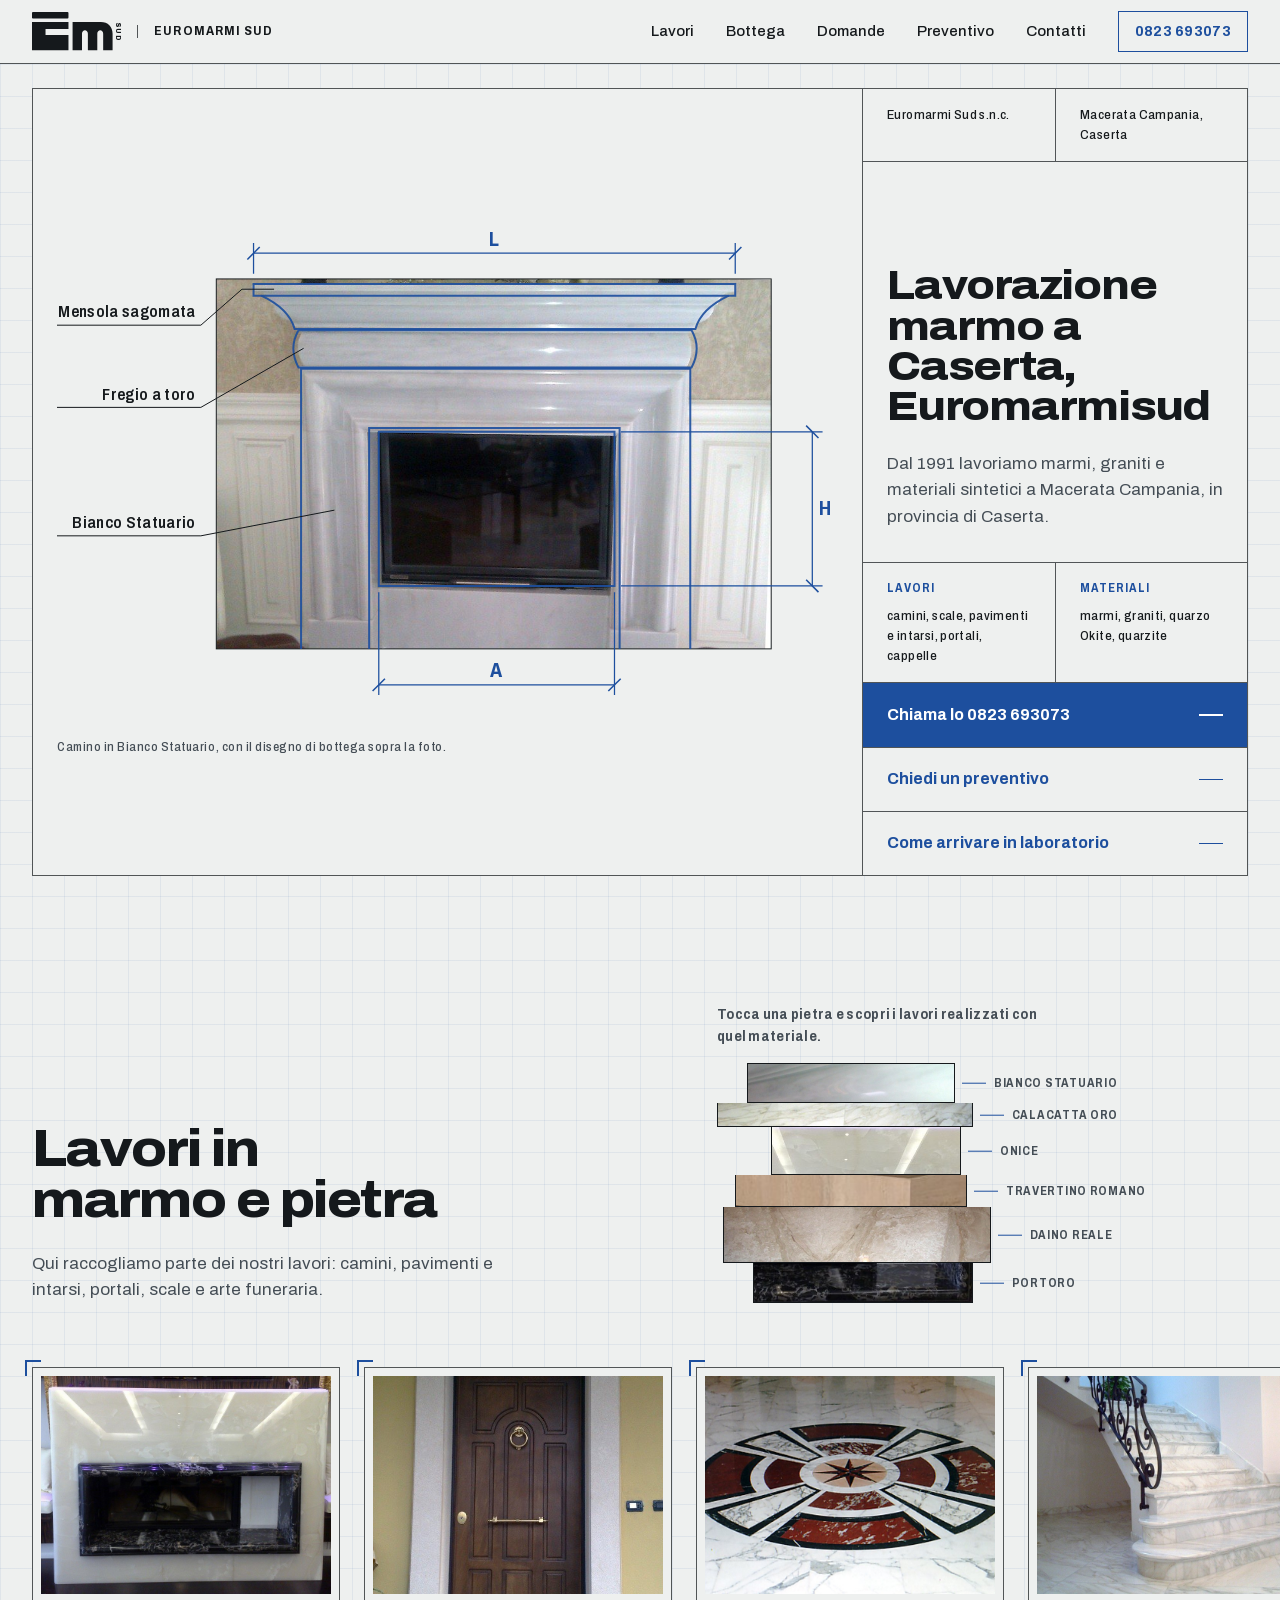
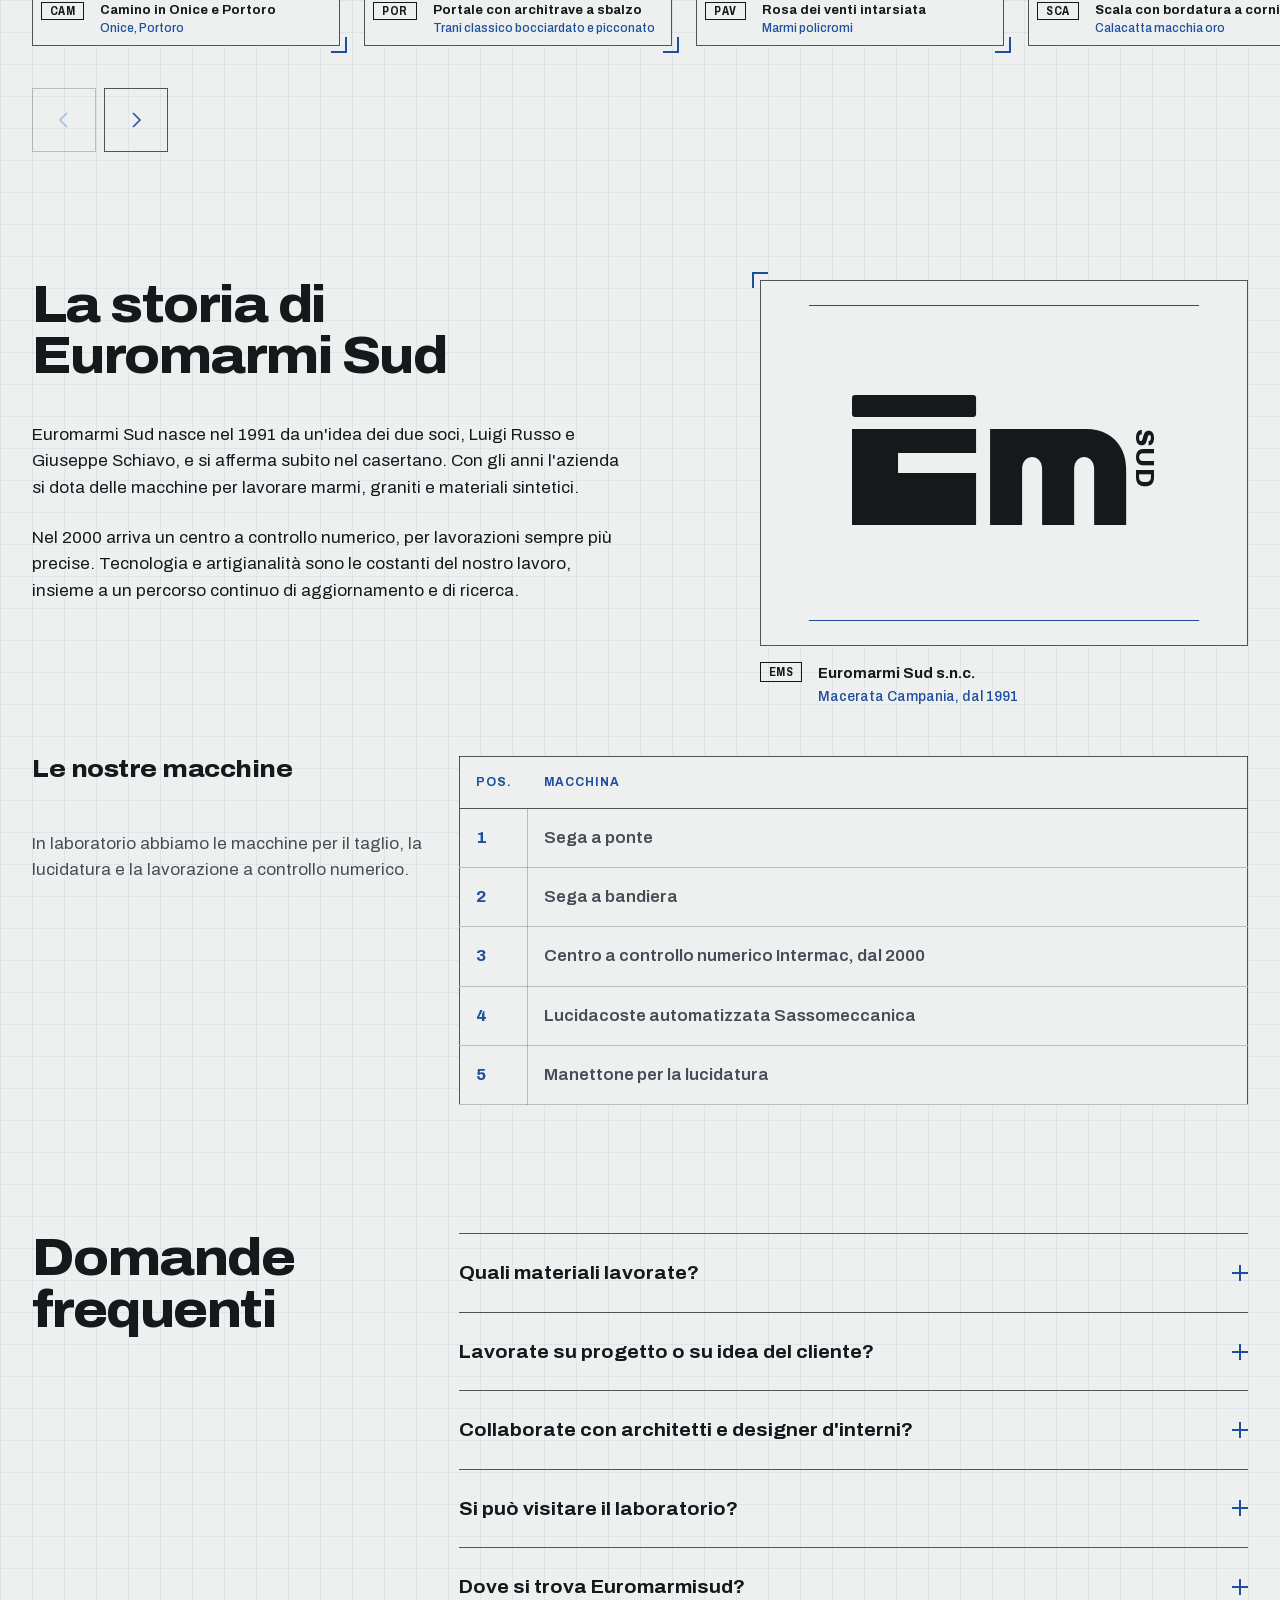
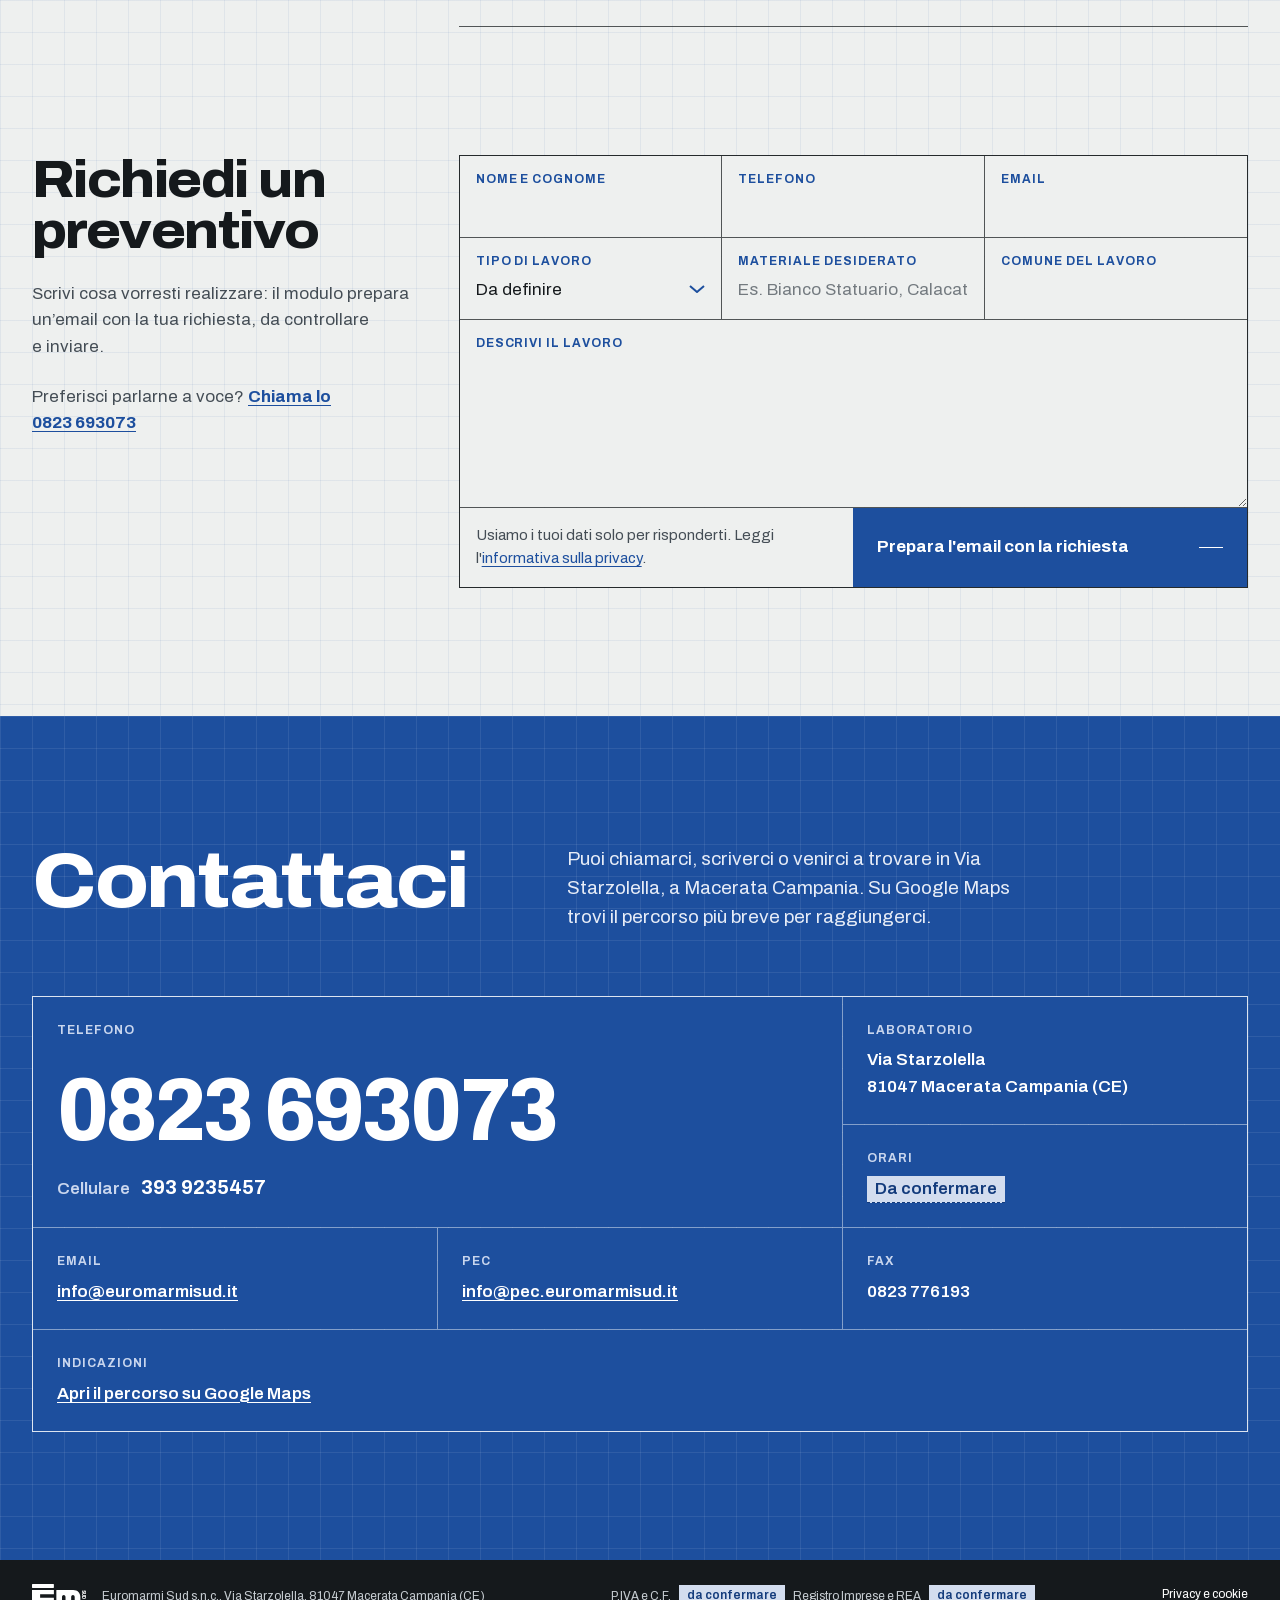
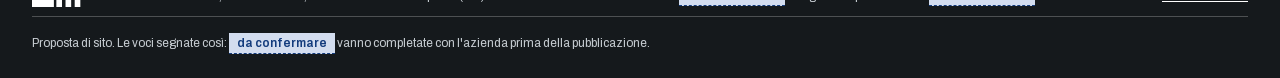
==== commit c3671cdc: "Modulo e FAQ visita piu professionali" ====
--- a/index.html
+++ b/index.html
@@ -75,7 +75,7 @@
         {"@type": "Question", "name": "Quali materiali lavorate?", "acceptedAnswer": {"@type": "Answer", "text": "Lavoriamo marmi, graniti e materiali sintetici."}},
         {"@type": "Question", "name": "Lavorate su progetto o su idea del cliente?", "acceptedAnswer": {"@type": "Answer", "text": "Lavoriamo su progetto, sviluppiamo le idee dei clienti oppure proponiamo la nostra visione in piena autonomia."}},
         {"@type": "Question", "name": "Collaborate con architetti e designer d'interni?", "acceptedAnswer": {"@type": "Answer", "text": "Sì, collaboriamo con architetti e designer d'interni."}},
-        {"@type": "Question", "name": "Si può visitare il laboratorio?", "acceptedAnswer": {"@type": "Answer", "text": "Sì, puoi venirci a trovare nella nostra sede di Macerata Campania. Un buon caffè e una buona accoglienza sono il nostro biglietto da visita."}},
+        {"@type": "Question", "name": "Si può visitare il laboratorio?", "acceptedAnswer": {"@type": "Answer", "text": "Sì, puoi visitare la nostra sede a Macerata Campania. Saremo lieti di accoglierti."}},
         {"@type": "Question", "name": "Dove si trova Euromarmisud?", "acceptedAnswer": {"@type": "Answer", "text": "Siamo in Via Starzolella, 81047 Macerata Campania (CE). Puoi chiamarci allo 0823 693073 o scrivere a info@euromarmisud.it."}}
       ]
     }
@@ -399,7 +399,7 @@
       </details>
       <details>
         <summary>Si può visitare il laboratorio?</summary>
-        <p>Sì, puoi venirci a trovare nella nostra sede di Macerata Campania. Un buon caffè e una buona accoglienza sono il nostro biglietto da visita.</p>
+        <p>Sì, puoi visitare la nostra sede a Macerata Campania. Saremo lieti di accoglierti.</p>
       </details>
       <details>
         <summary>Dove si trova Euromarmisud?</summary>
@@ -420,7 +420,7 @@
       <div class="campo"><label for="m-email">Email</label><input id="m-email" name="email" type="email" autocomplete="email" inputmode="email"><p class="errore" id="e-email" hidden>Questa email non sembra completa. Controlla la chiocciola e il dominio.</p></div>
       <div class="campo"><label for="m-lavoro">Tipo di lavoro</label>
         <select id="m-lavoro" name="lavoro"><option value="">Da definire</option><option value="camini">Camino</option><option value="pavimenti">Pavimento o intarsio</option><option value="scale">Scala</option><option value="portali">Portale</option><option value="funeraria">Arte funeraria</option><option value="altro">Altro lavoro</option></select></div>
-      <div class="campo"><label for="m-pietra">Pietra che hai in mente</label><input id="m-pietra" name="pietra" type="text"></div>
+      <div class="campo"><label for="m-pietra">Materiale desiderato</label><input id="m-pietra" name="pietra" type="text" placeholder="Es. Bianco Statuario, Calacatta Oro"></div>
       <div class="campo"><label for="m-comune">Comune del lavoro</label><input id="m-comune" name="comune" type="text" autocomplete="address-level2"></div>
       <div class="campo largo"><label for="m-testo">Descrivi il lavoro</label><textarea id="m-testo" name="testo" rows="5" required></textarea><p class="errore" id="e-testo" hidden>Scrivi due righe sul lavoro: cosa vorresti realizzare e, se le hai, le misure.</p></div>
       <div class="modulo-fine">
--- a/stile.css
+++ b/stile.css
@@ -751,3 +751,4 @@
   .lastra:hover, .lastra:focus-visible, .lastra[aria-pressed="true"] { transform: translateX(8px); }
   .marchio-foglio { padding: 32px; }
 }
+.modulo input::placeholder, .modulo textarea::placeholder { color: var(--inchiostro-2); opacity: 0.72; }
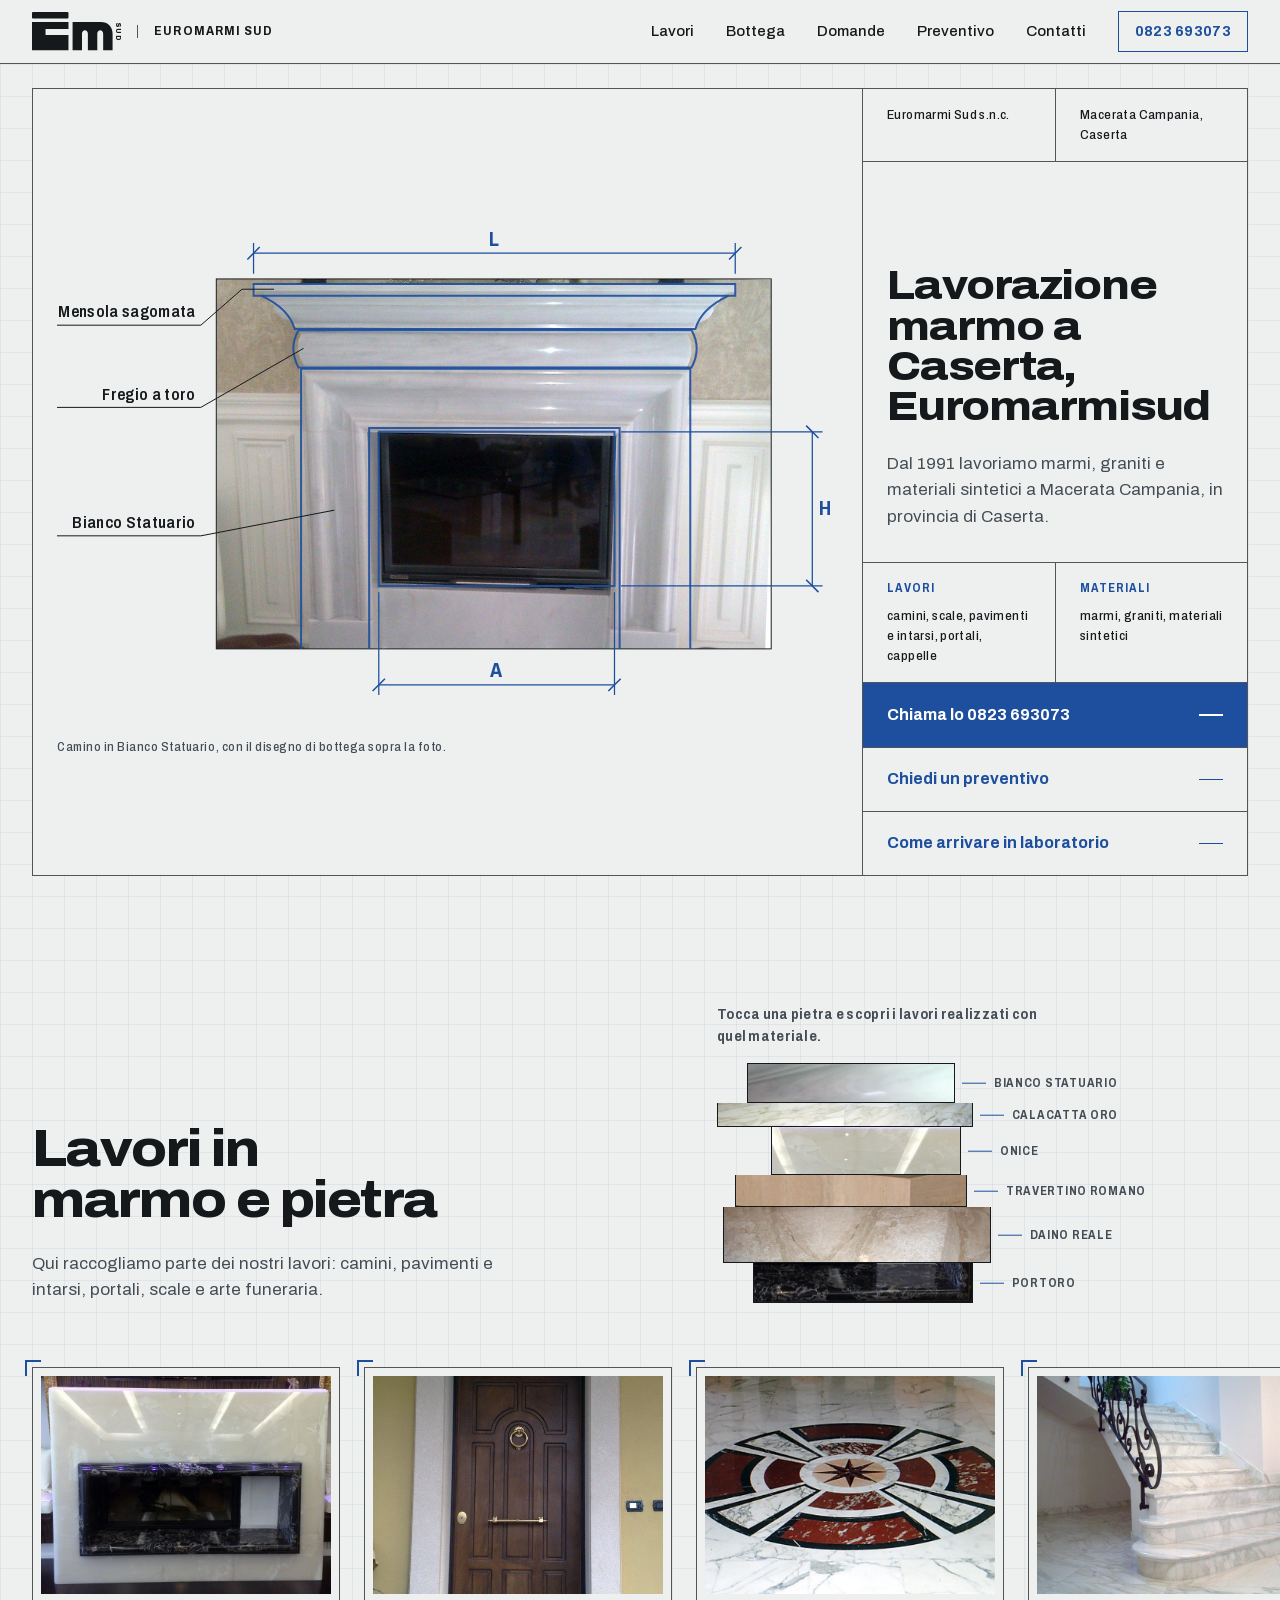
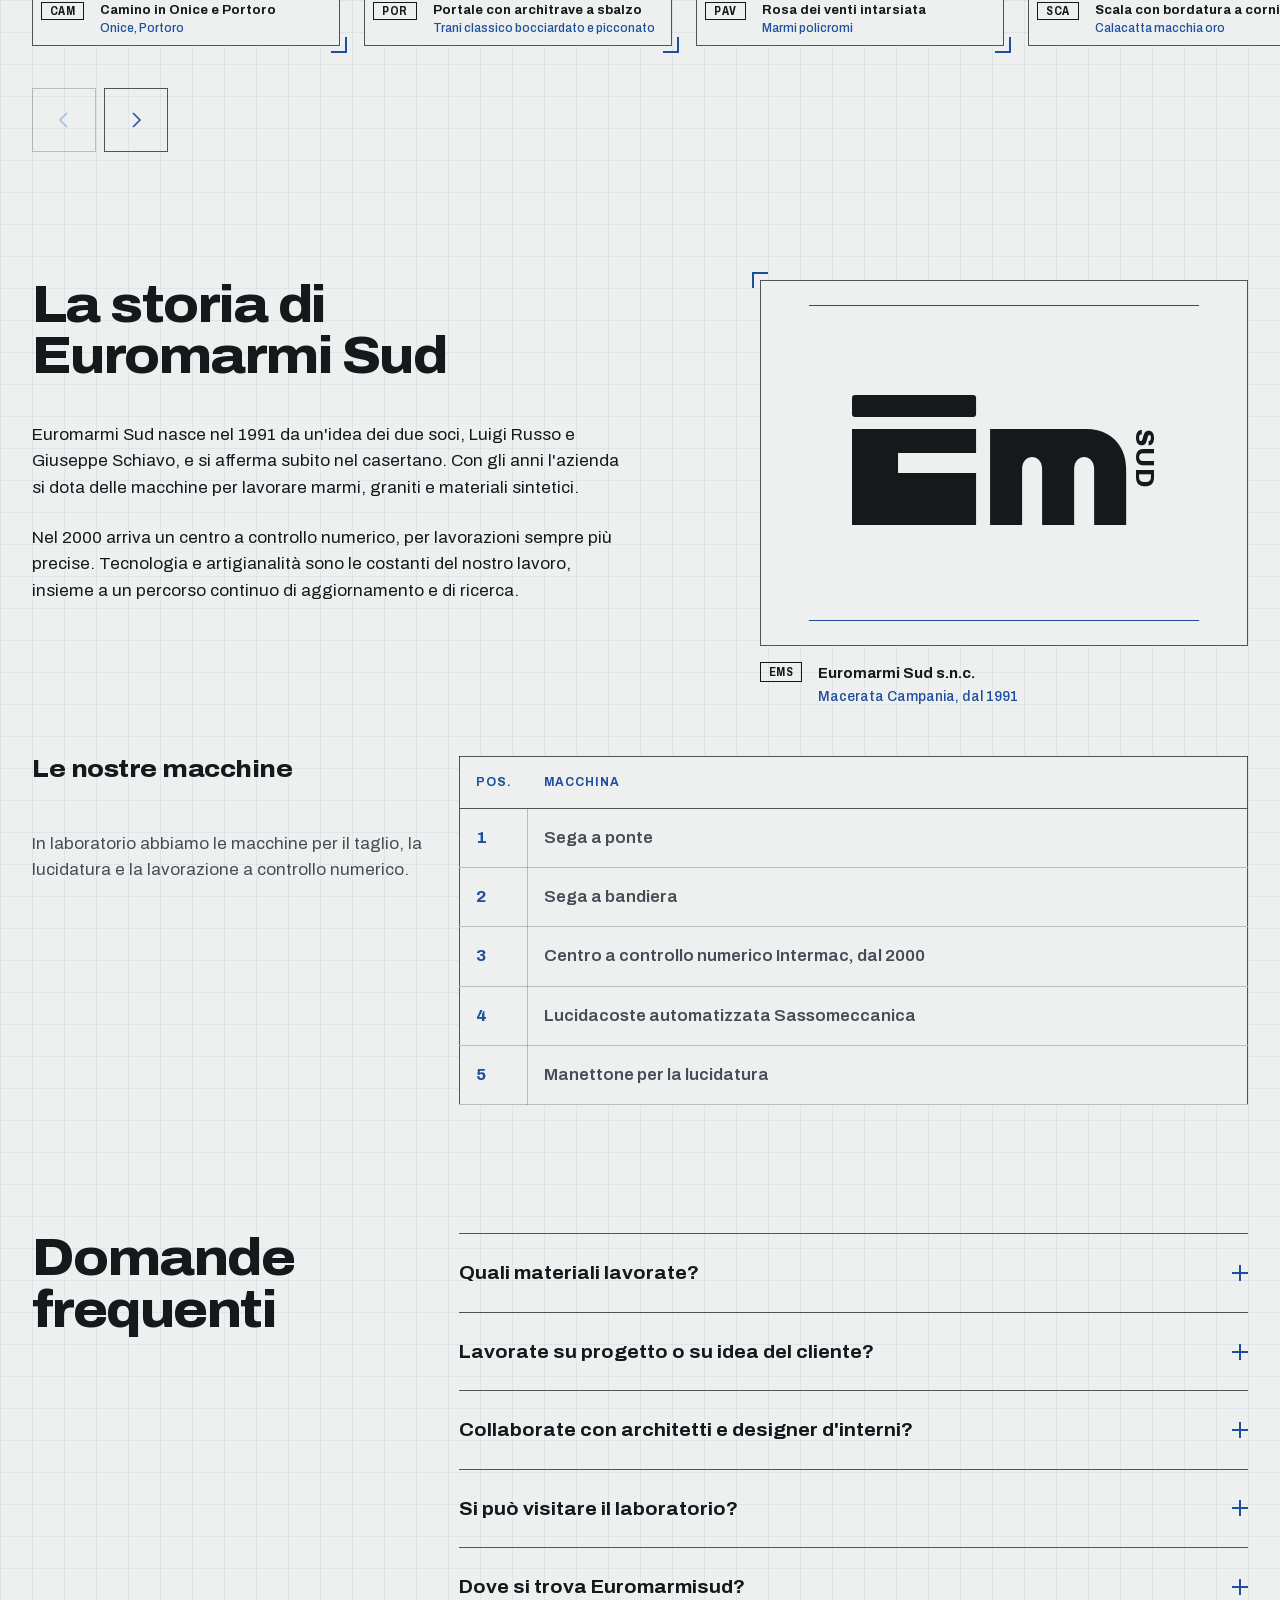
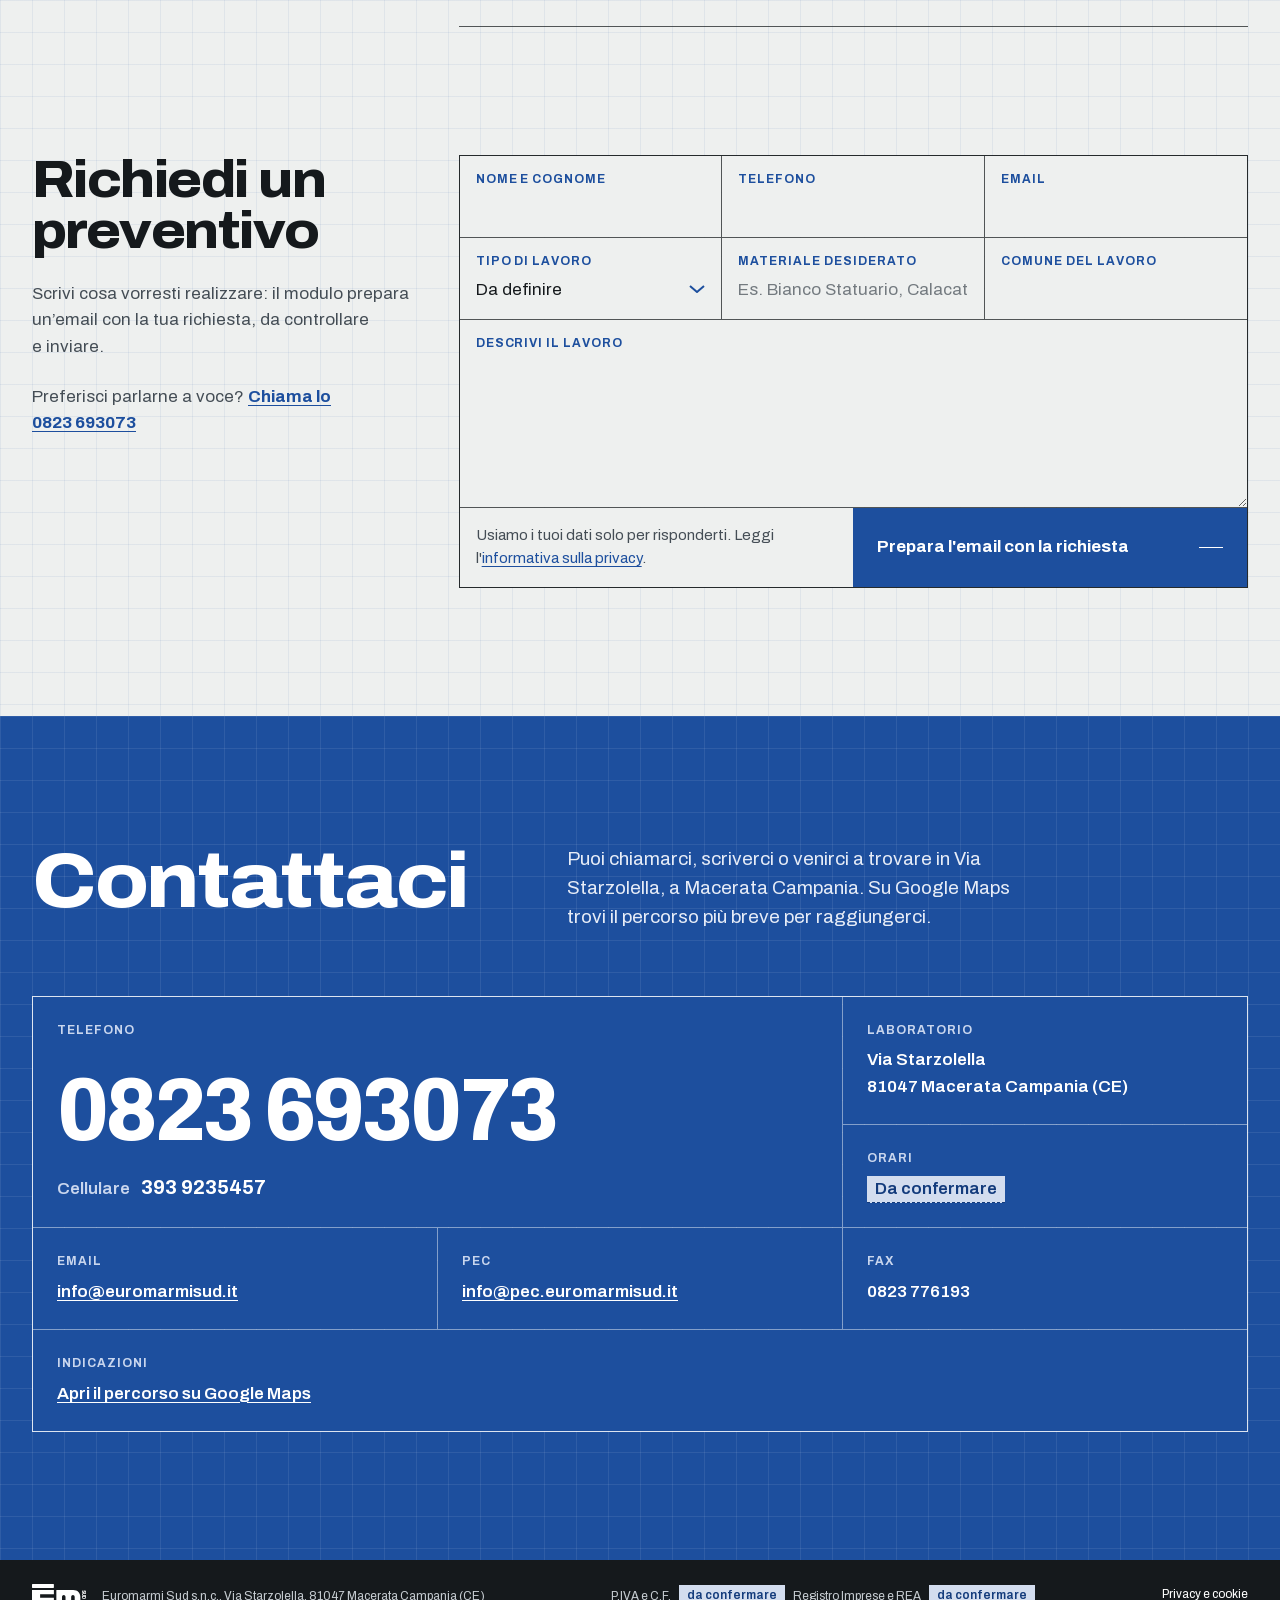
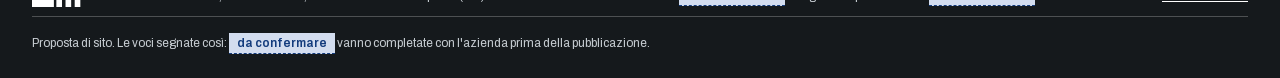
==== commit 333e3869: "Foto del lavoro aperta da sola, disegno che parte quando si vede, materiali corretti" ====
--- a/index.html
+++ b/index.html
@@ -175,7 +175,7 @@
       </div>
       <div class="cartiglio-riga duo cartiglio-dati">
         <span><b>Lavori</b>camini, scale, pavimenti e intarsi, portali, cappelle</span>
-        <span><b>Materiali</b>marmi, graniti, quarzo Okite, quarzite</span>
+        <span><b>Materiali</b>marmi, graniti, materiali sintetici</span>
       </div>
       <div class="cartiglio-azioni">
         <a class="bottone pieno" href="tel:+390823693073">Chiama lo 0823 693073</a>
@@ -444,6 +444,20 @@
       <div class="cella strada larga"><dt>Indicazioni</dt><dd><a href="https://www.google.com/maps/search/?api=1&amp;query=Euromarmi%20Sud%20Via%20Starzolella%20Macerata%20Campania" rel="noopener">Apri il percorso su Google Maps</a></dd></div>
     </dl>
   </section>
+
+  <dialog class="vista" aria-label="Lavoro">
+    <figure class="vista-foglio">
+      <img class="vista-foto" src="" alt="">
+      <figcaption><span class="tav-n vista-cod"></span><span class="tav-t vista-titolo"></span><span class="tav-m vista-pietre"></span></figcaption>
+    </figure>
+    <div class="vista-comandi">
+      <button type="button" class="nastro-freccia vista-prec" aria-label="Lavoro precedente"><svg viewBox="0 0 24 24" aria-hidden="true"><path d="M15 5l-7 7 7 7"/></svg></button>
+      <span class="vista-conto" aria-live="polite"></span>
+      <button type="button" class="nastro-freccia vista-succ" aria-label="Lavoro successivo"><svg viewBox="0 0 24 24" aria-hidden="true"><path d="M9 5l7 7-7 7"/></svg></button>
+      <a class="bottone vista-pagina" href="#">Vedi tutti</a>
+    </div>
+    <button type="button" class="vista-chiudi" aria-label="Chiudi"><svg viewBox="0 0 24 24" aria-hidden="true"><path d="M5 5l14 14M19 5L5 19"/></svg></button>
+  </dialog>
 </main>
 
 <footer class="piede">
--- a/stile.css
+++ b/stile.css
@@ -752,3 +752,45 @@
   .marchio-foglio { padding: 32px; }
 }
 .modulo input::placeholder, .modulo textarea::placeholder { color: var(--inchiostro-2); opacity: 0.72; }
+
+/* Telefono e tablet: le macchine staccate dal marchio, titolo vicino alla sua frase */
+@media (max-width: 1100px) {
+  .distinta { margin-top: 32px; padding-top: 48px; border-top: 1px solid var(--linea-forte); row-gap: 16px; }
+  .distinta h3 { margin-bottom: 0; }
+  .distinta table { margin-top: 16px; }
+}
+
+/* Il disegno del camino parte quando entra nello schermo, non al caricamento */
+.anima .disegno:not(.in-vista) path,
+.anima .disegno:not(.in-vista) text,
+.anima .disegno:not(.in-vista) marker path { animation-play-state: paused; }
+
+/* Foto del lavoro aperta da sola */
+.vista {
+  width: min(1040px, calc(100vw - 2 * var(--margine))); max-height: calc(100dvh - 32px);
+  padding: 24px; border: 1px solid var(--linea-forte); background: var(--carrara); color: var(--inchiostro);
+  overflow: auto; overscroll-behavior: contain;
+}
+.vista::backdrop { background: rgba(21, 25, 28, 0.72); }
+.vista-foglio { margin: 0; position: relative; }
+.vista-foglio::before { content: ""; position: absolute; top: -8px; left: -8px; width: 16px; height: 16px; border-top: 2px solid var(--azul); border-left: 2px solid var(--azul); }
+.vista-foto { display: block; width: 100%; max-height: calc(100dvh - 240px); object-fit: contain; background: var(--carrara-2); border: 1px solid var(--linea-forte); padding: 8px; touch-action: pan-y; }
+.vista figcaption { display: grid; grid-template-columns: auto 1fr; column-gap: 16px; padding-top: 16px; }
+.vista .tav-t { font-size: 1.125rem; }
+.vista-comandi { display: flex; align-items: stretch; gap: 8px; margin-top: 24px; }
+.vista-conto { align-self: center; min-width: 64px; text-align: center; font-weight: 700; font-stretch: 85%; font-variant-numeric: tabular-nums; color: var(--inchiostro-2); }
+.vista-pagina.bottone { margin-left: auto; border: 1px solid var(--azul); min-width: 240px; }
+.vista-chiudi {
+  position: absolute; top: 24px; right: 24px; width: 48px; height: 48px; display: grid; place-items: center;
+  background: var(--carrara); border: 1px solid var(--linea-forte); color: var(--inchiostro); cursor: pointer; border-radius: 0;
+}
+.vista-chiudi:hover { background: var(--azul-velo); }
+.vista-chiudi svg { width: 20px; height: 20px; fill: none; stroke: currentColor; stroke-width: 1.5; }
+.vista-foglio { padding-top: 0; }
+@media (max-width: 720px) {
+  .vista { padding: 16px; width: calc(100vw - 16px); }
+  .vista-chiudi { top: 16px; right: 16px; width: 40px; height: 40px; }
+  .vista-comandi { flex-wrap: wrap; }
+  .vista-comandi .nastro-freccia { display: grid; width: 56px; min-height: 56px; }
+  .vista-pagina.bottone { margin-left: 0; width: 100%; min-width: 0; }
+}
